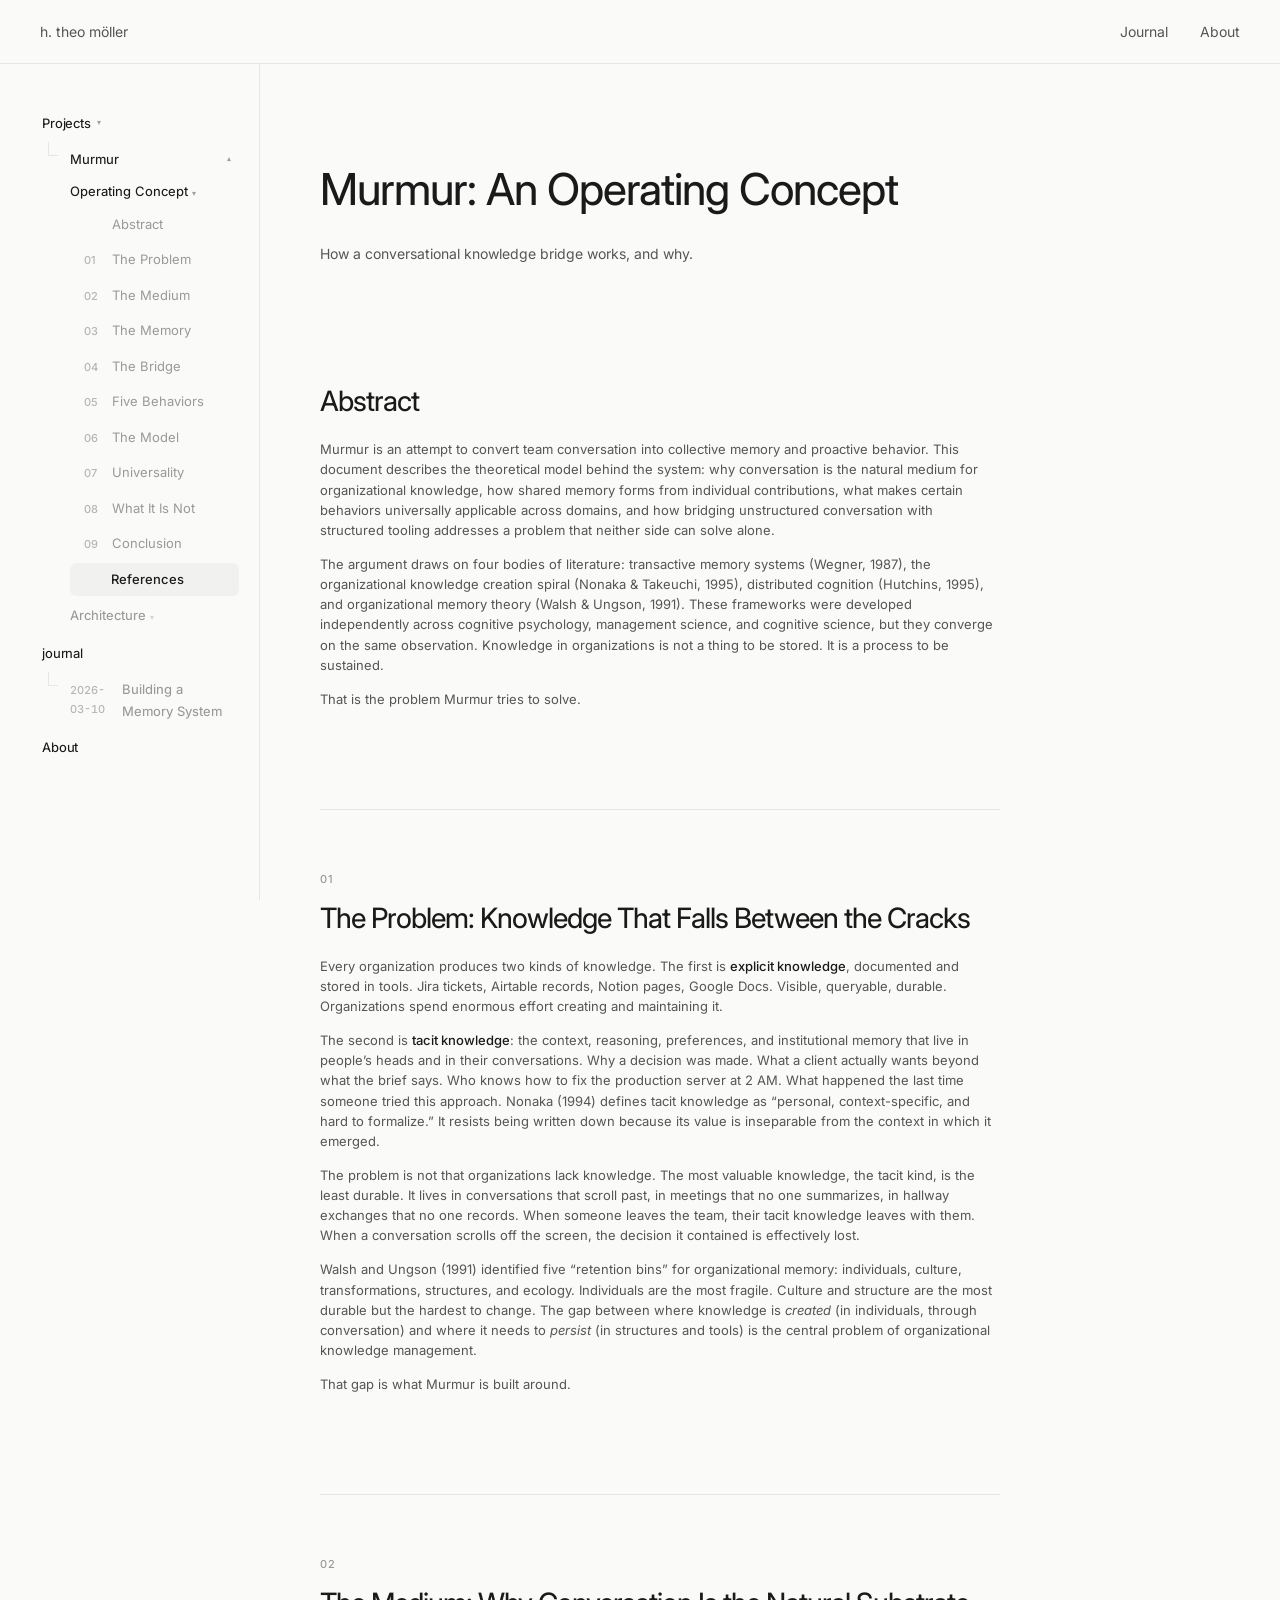
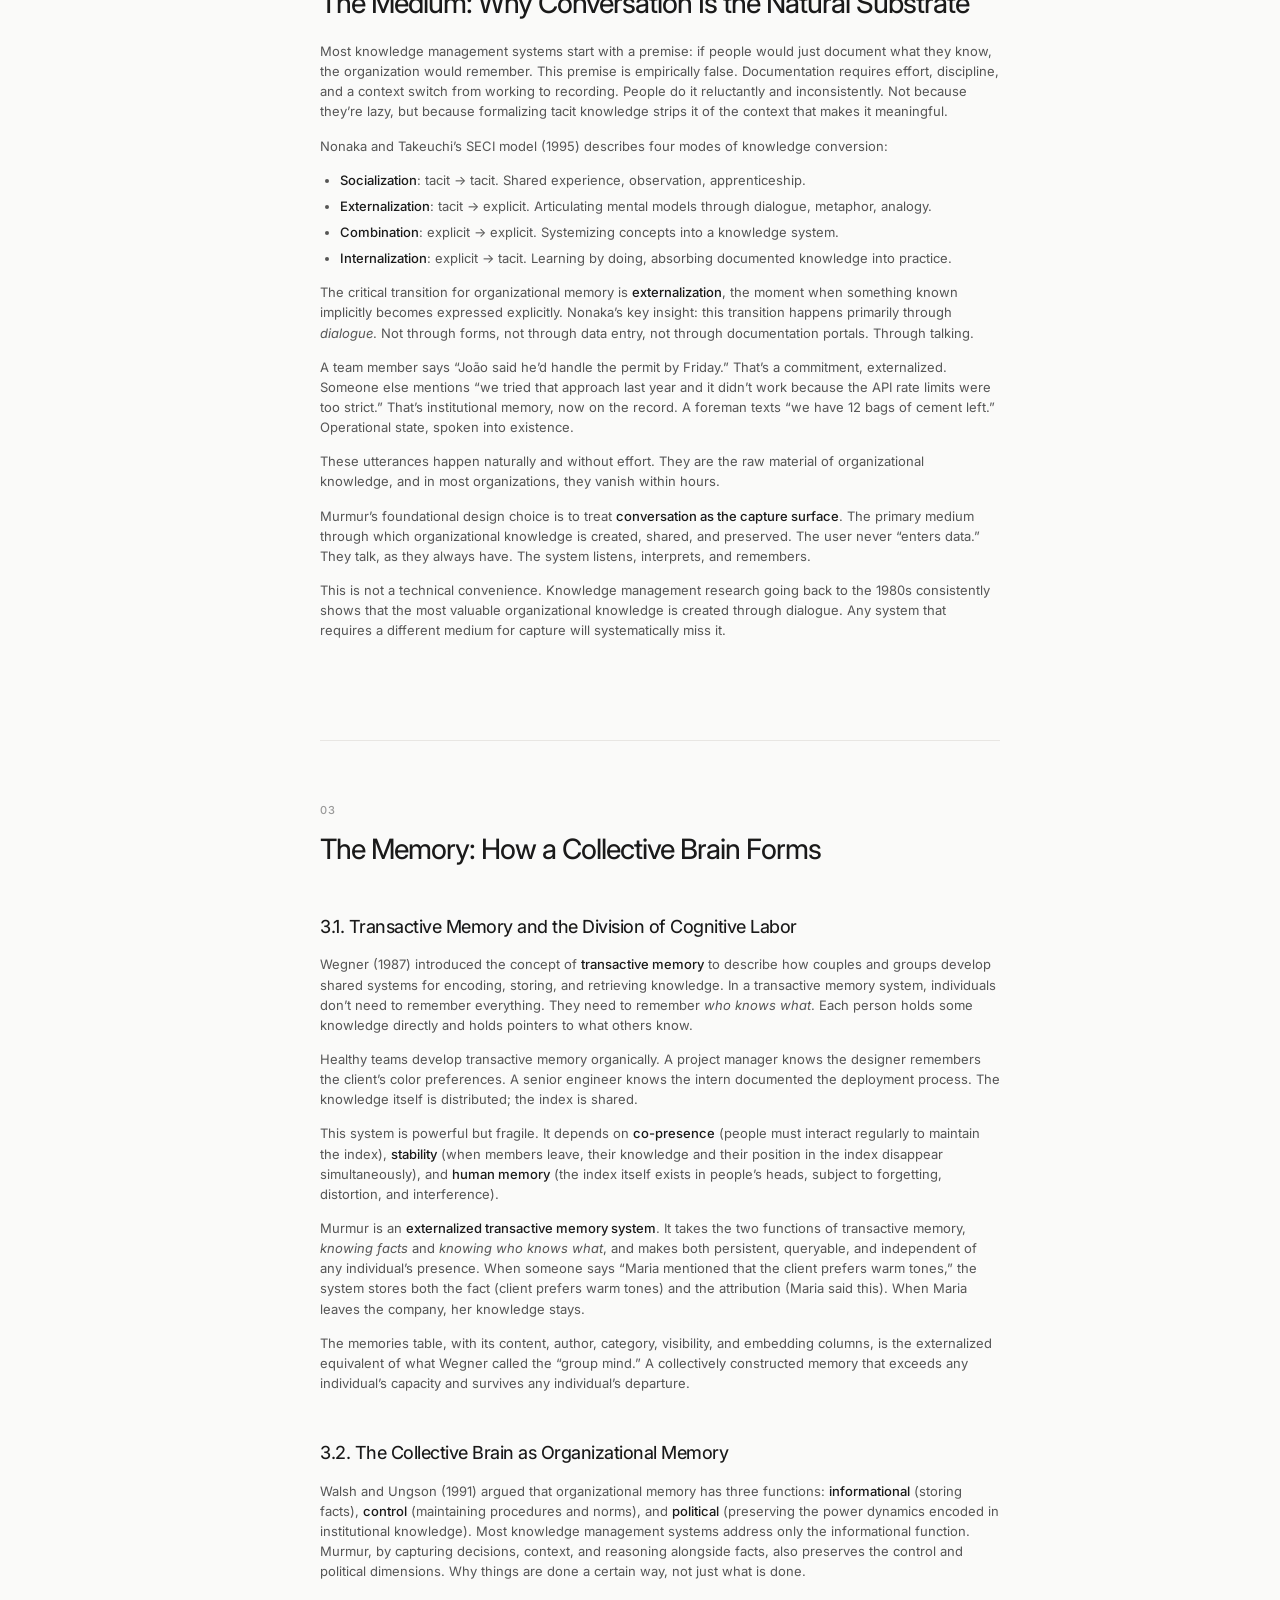
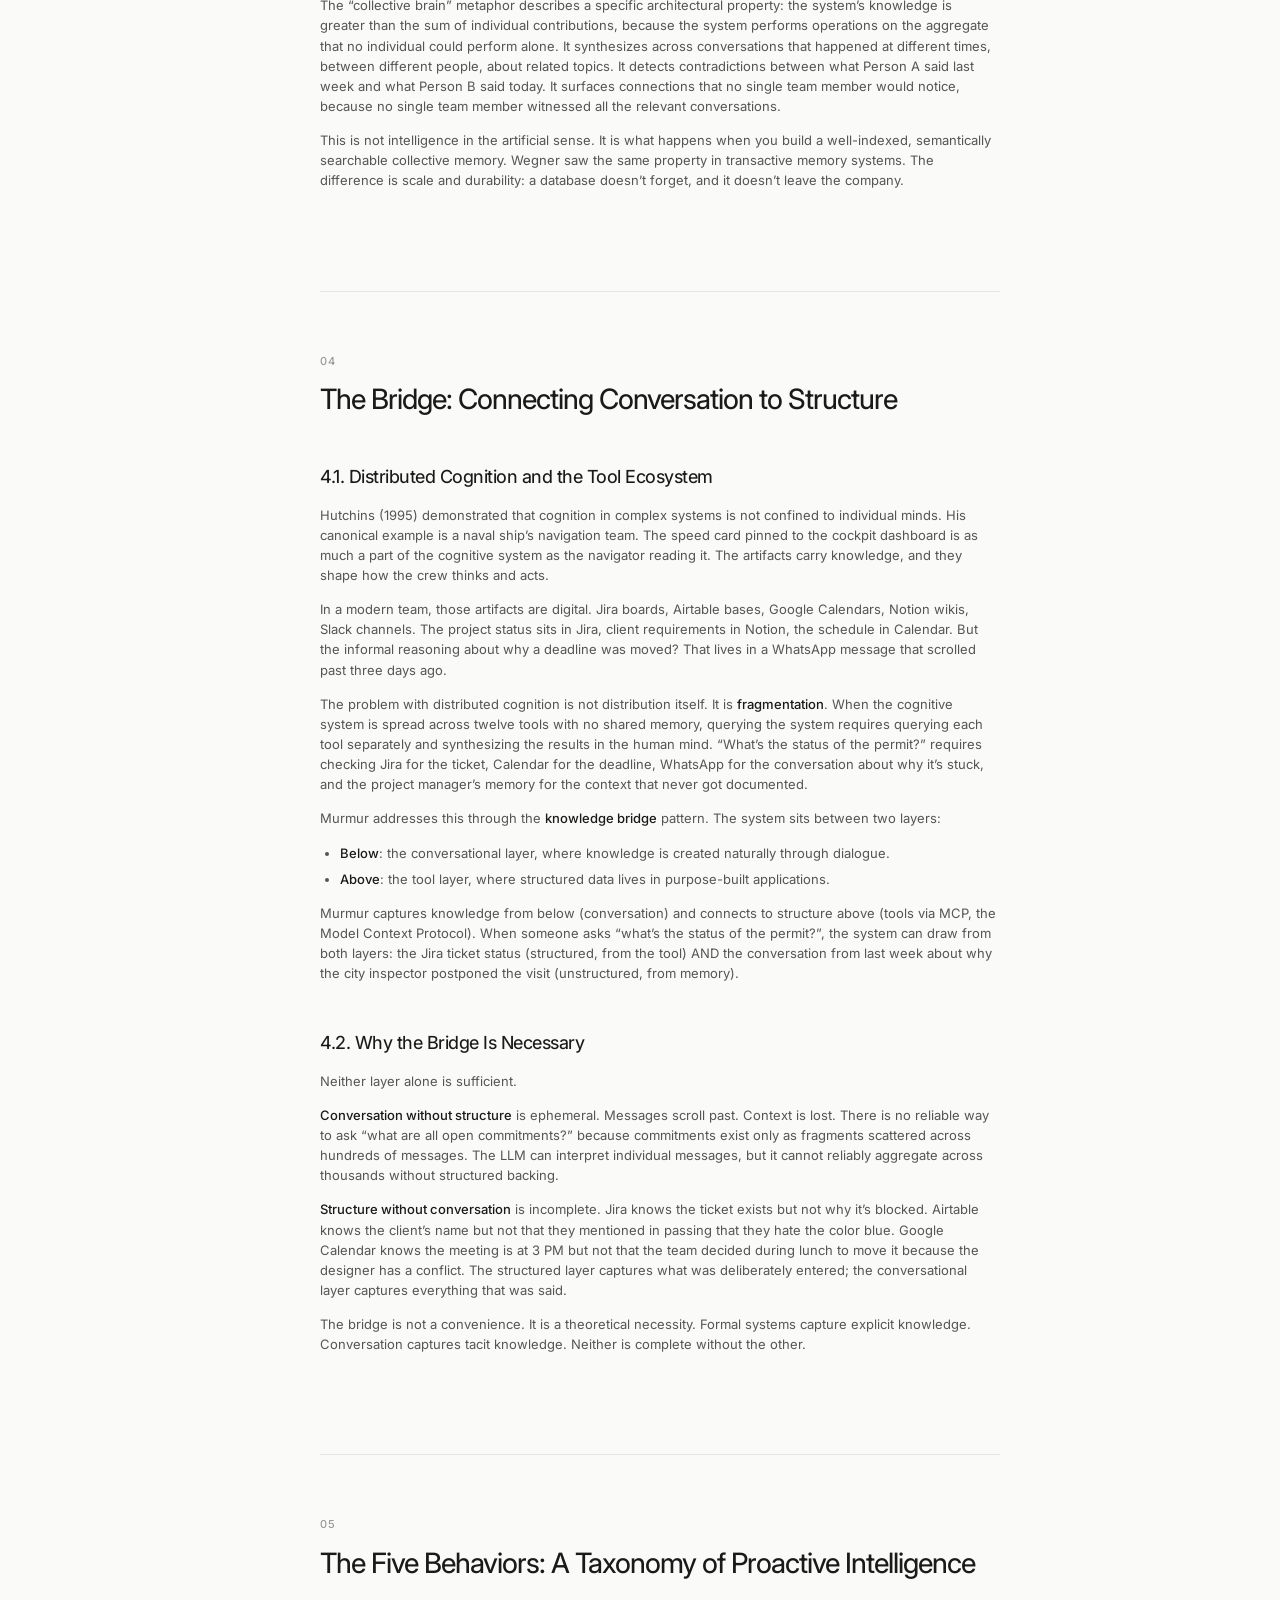
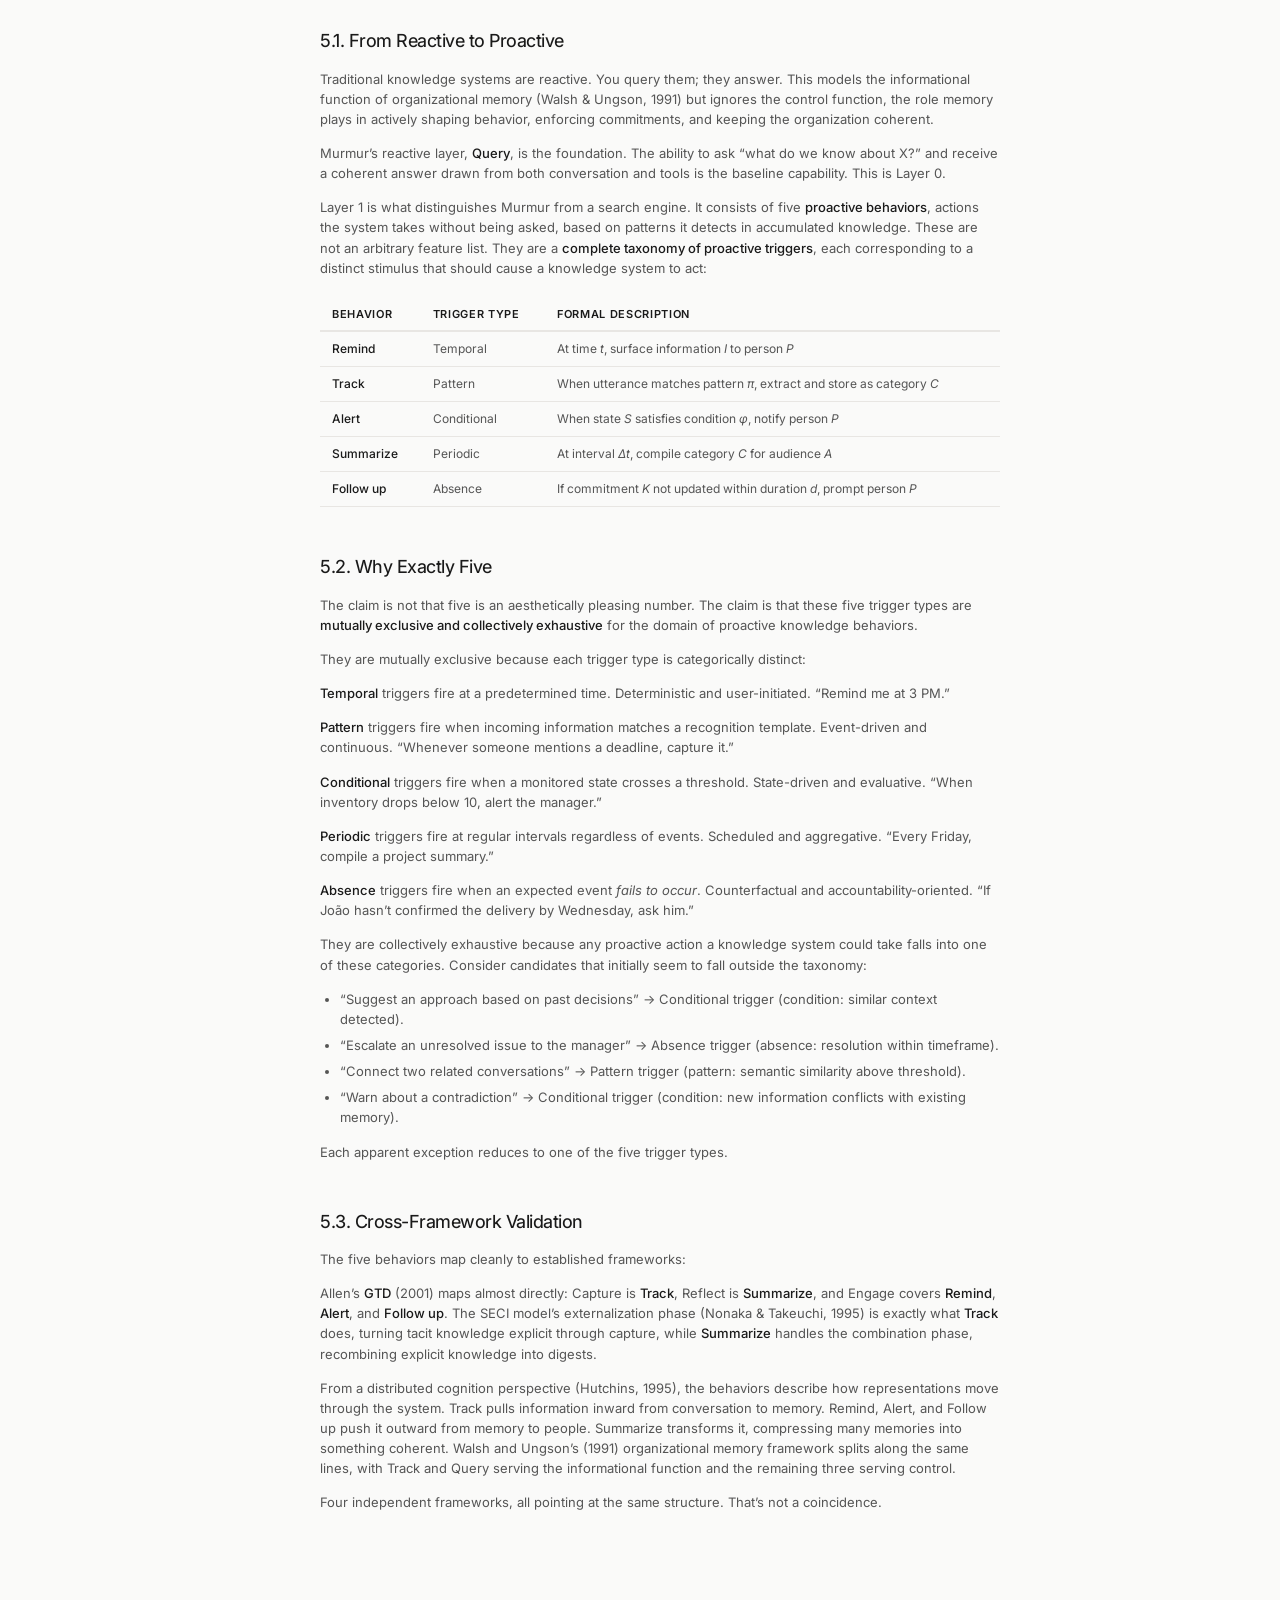
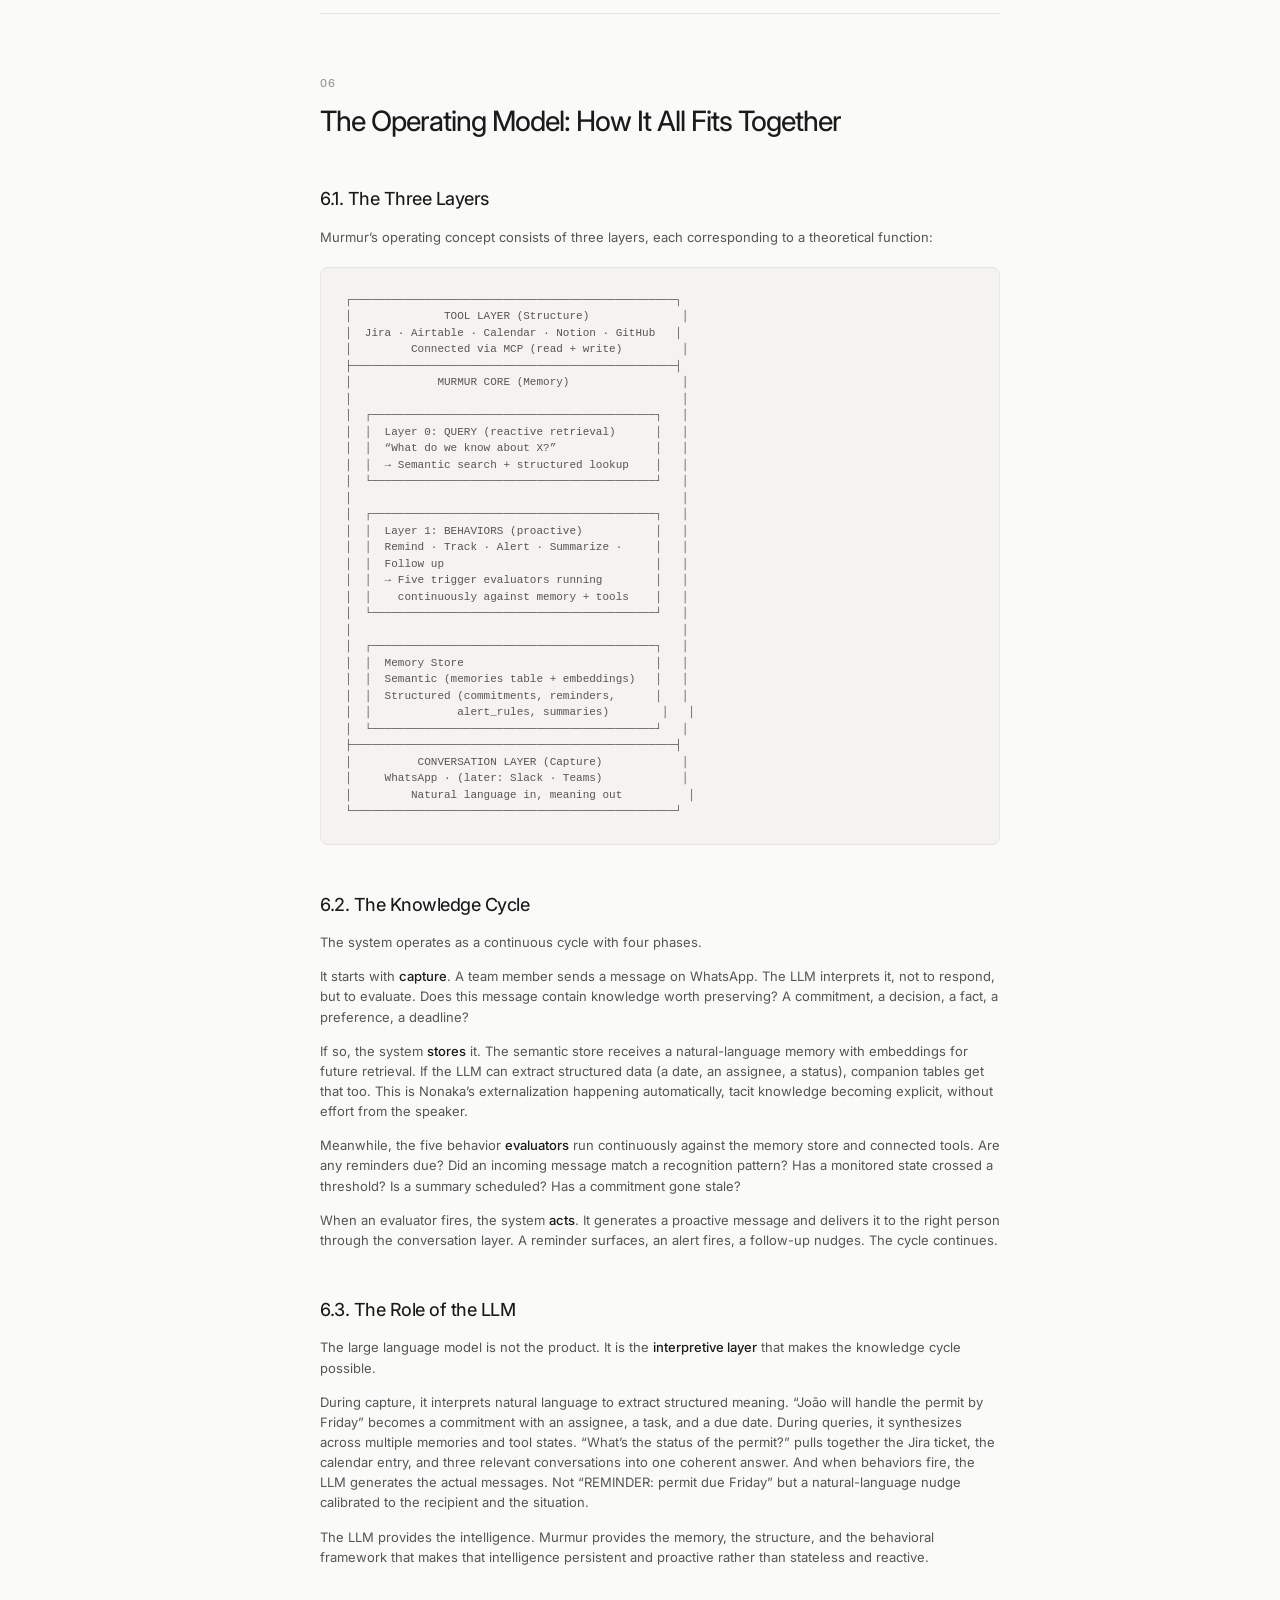
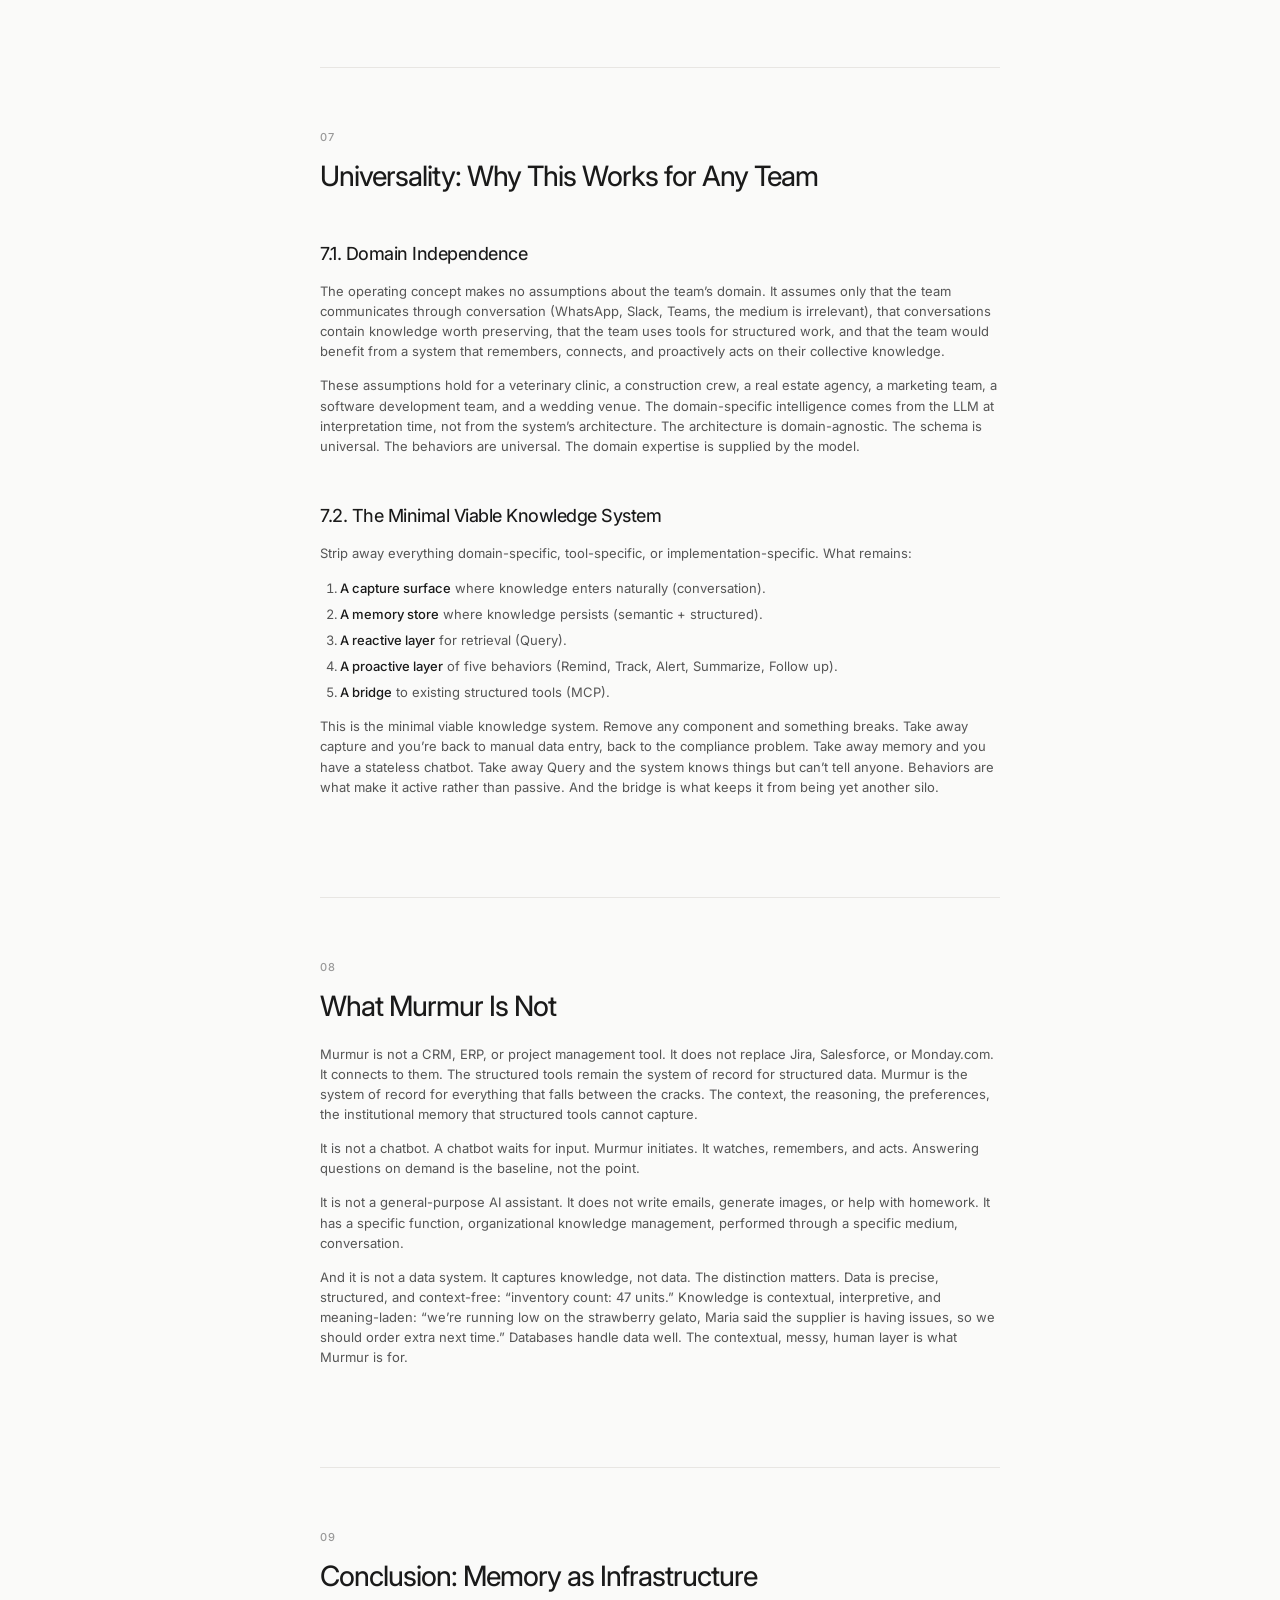
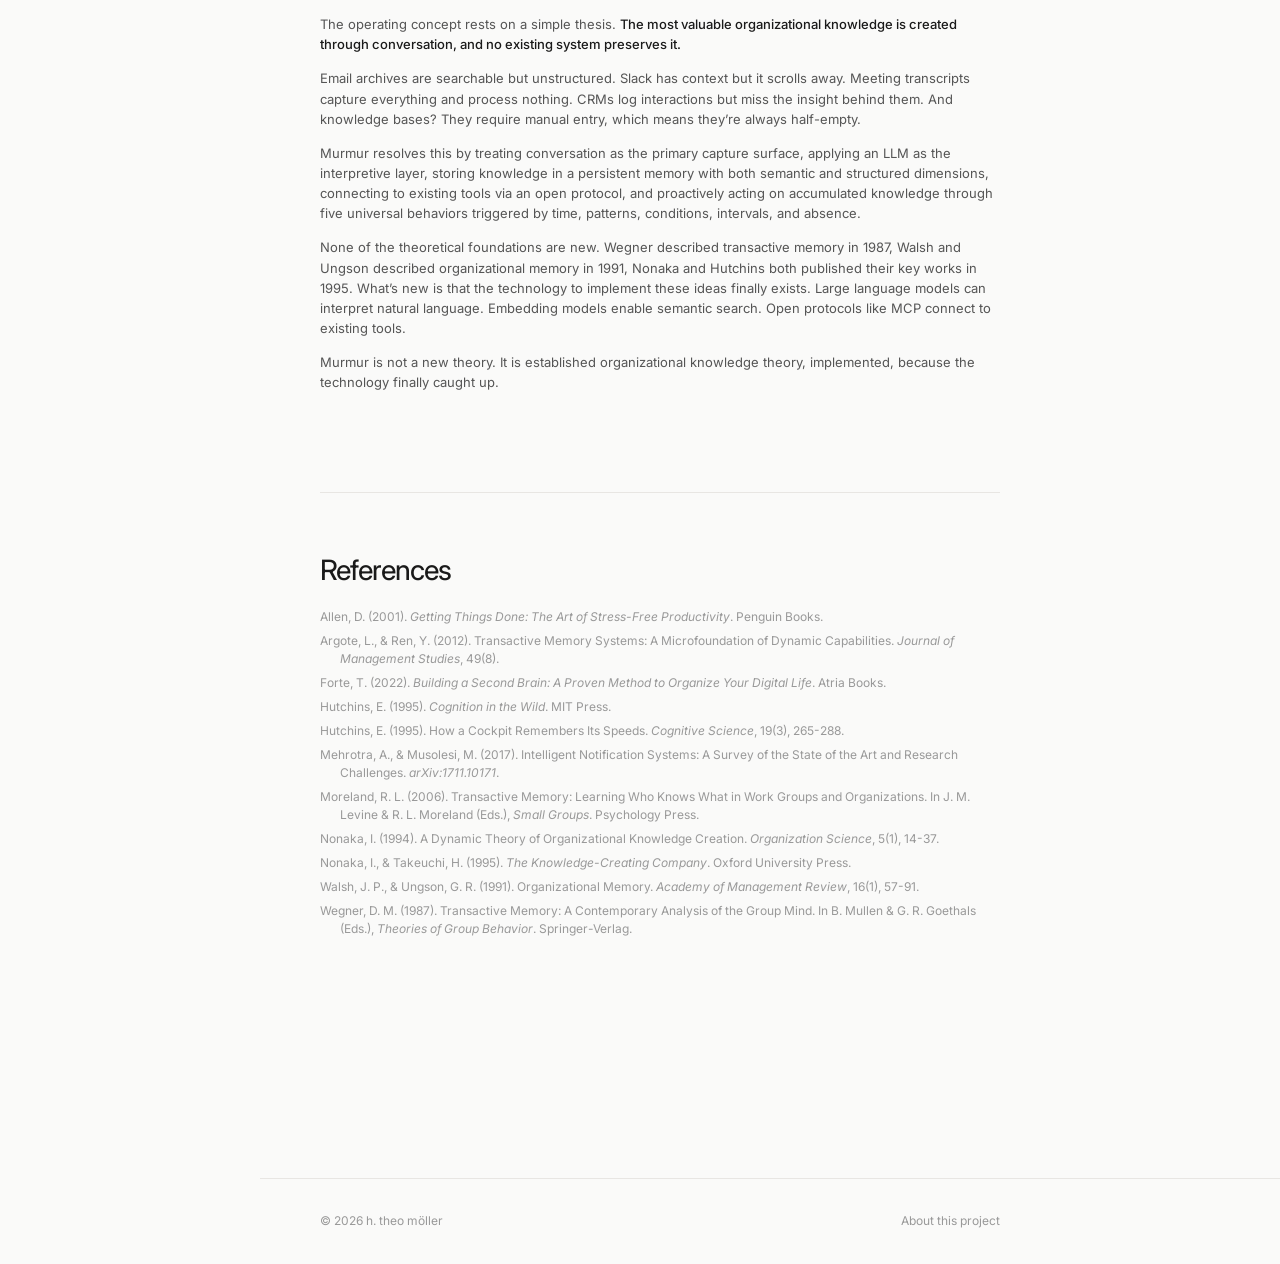
==== index.html @ 1c9c680b "Move About and Journal into sidebar drawer on mobile Hide header-nav at ≤768px since the hamburger d" ====
<!DOCTYPE html>
<html lang="en">
<head>
  <meta charset="UTF-8">
  <meta name="viewport" content="width=device-width, initial-scale=1.0">
  <title>h. theo m&ouml;ller — Murmur: An Operating Concept</title>
  <link rel="stylesheet" href="style.css">
</head>
<body>

  <!-- Header -->
  <header class="header">
    <a href="index.html" class="logo">h. theo m&ouml;ller</a>
    <nav class="header-nav">
      <a href="journal.html">Journal</a>
      <a href="about.html">About</a>
    </nav>
    <button class="menu-toggle" aria-label="Open navigation">
      <span></span><span></span><span></span>
    </button>
  </header>

  <!-- Layout: Sidebar + Main -->
  <div class="layout">

    <!-- Sidebar Navigation -->
    <aside class="sidebar">
      <nav class="sidebar-nav">
        <div class="sidebar-folder-toggle" data-folder="projects">
          Projects <span class="chevron">&#x25BE;</span>
        </div>
        <div class="sidebar-folder-content">
          <div class="sidebar-tree">
            <div class="sidebar-section expanded">
              <a class="sidebar-section-header" href="murmur.html">
                Murmur <span class="chevron">&#x25BE;</span>
              </a>
              <div class="sidebar-chapters">
                <div class="sidebar-section expanded">
                  <a class="sidebar-section-header" data-section="concept">
                    Operating Concept <span class="chevron">&#x25BE;</span>
                  </a>
                  <div class="sidebar-chapters">
                    <a href="#abstract"><span class="nav-number"></span> Abstract</a>
                    <a href="#problem"><span class="nav-number">01</span> The Problem</a>
                    <a href="#medium"><span class="nav-number">02</span> The Medium</a>
                    <a href="#memory"><span class="nav-number">03</span> The Memory</a>
                    <a href="#bridge"><span class="nav-number">04</span> The Bridge</a>
                    <a href="#behaviors"><span class="nav-number">05</span> Five Behaviors</a>
                    <a href="#model"><span class="nav-number">06</span> The Model</a>
                    <a href="#universality"><span class="nav-number">07</span> Universality</a>
                    <a href="#not"><span class="nav-number">08</span> What It Is Not</a>
                    <a href="#conclusion"><span class="nav-number">09</span> Conclusion</a>
                    <a href="#references"><span class="nav-number"></span> References</a>
                  </div>
                </div>
                <div class="sidebar-section">
                  <a class="sidebar-section-header" data-section="technical">
                    Architecture <span class="chevron">&#x25BE;</span>
                  </a>
                  <div class="sidebar-chapters">
                    <a href="technical.html#abstract"><span class="nav-number"></span> Abstract</a>
                    <a href="technical.html#pipeline"><span class="nav-number">01</span> The pipeline</a>
                    <a href="technical.html#stack"><span class="nav-number">02</span> The stack</a>
                    <a href="technical.html#multitenant"><span class="nav-number">03</span> Multi-tenant</a>
                    <a href="technical.html#memory"><span class="nav-number">04</span> Memory engine</a>
                    <a href="technical.html#personality"><span class="nav-number">05</span> Personality</a>
                    <a href="technical.html#trace"><span class="nav-number">06</span> Message trace</a>
                    <a href="technical.html#byok"><span class="nav-number">07</span> BYOK</a>
                    <a href="technical.html#security"><span class="nav-number">08</span> Security</a>
                    <a href="technical.html#degradation"><span class="nav-number">09</span> Degradation</a>
                    <a href="technical.html#build"><span class="nav-number">10</span> Build order</a>
                  </div>
                </div>
              </div>
            </div>
          </div>
        </div>

        <div class="sidebar-tree-label">journal</div>
        <div class="sidebar-tree">
          <div class="sidebar-section">
            <a class="sidebar-section-header" href="journal.html">
              <span class="journal-date">2026-03-10</span> Building a Memory System
            </a>
          </div>
        </div>

        <a class="sidebar-page-link" href="about.html">About</a>
      </nav>
    </aside>
    <div class="sidebar-backdrop"></div>

    <!-- Main Content -->
    <main class="main">
      <div class="main-inner">

        <!-- Hero -->
        <section class="hero">
          <h1>Murmur: An Operating Concept</h1>
          <p class="tagline">
            How a conversational knowledge bridge works, and why.
          </p>
        </section>

        <!-- Abstract -->
        <section id="abstract" class="section fade-in">
          <h2>Abstract</h2>
          <p>
            Murmur is an attempt to convert team conversation into collective memory and proactive behavior. This document describes the theoretical model behind the system: why conversation is the natural medium for organizational knowledge, how shared memory forms from individual contributions, what makes certain behaviors universally applicable across domains, and how bridging unstructured conversation with structured tooling addresses a problem that neither side can solve alone.
          </p>
          <p>
            The argument draws on four bodies of literature: transactive memory systems (Wegner, 1987), the organizational knowledge creation spiral (Nonaka &amp; Takeuchi, 1995), distributed cognition (Hutchins, 1995), and organizational memory theory (Walsh &amp; Ungson, 1991). These frameworks were developed independently across cognitive psychology, management science, and cognitive science, but they converge on the same observation. Knowledge in organizations is not a thing to be stored. It is a process to be sustained.
          </p>
          <p>
            That is the problem Murmur tries to solve.
          </p>
        </section>

        <hr class="section-separator">

        <!-- 1. The Problem -->
        <section id="problem" class="section fade-in">
          <span class="section-number">01</span>
          <h2>The Problem: Knowledge That Falls Between the Cracks</h2>
          <p>
            Every organization produces two kinds of knowledge. The first is <strong>explicit knowledge</strong>, documented and stored in tools. Jira tickets, Airtable records, Notion pages, Google Docs. Visible, queryable, durable. Organizations spend enormous effort creating and maintaining it.
          </p>
          <p>
            The second is <strong>tacit knowledge</strong>: the context, reasoning, preferences, and institutional memory that live in people&rsquo;s heads and in their conversations. Why a decision was made. What a client actually wants beyond what the brief says. Who knows how to fix the production server at 2 AM. What happened the last time someone tried this approach. Nonaka (1994) defines tacit knowledge as &ldquo;personal, context-specific, and hard to formalize.&rdquo; It resists being written down because its value is inseparable from the context in which it emerged.
          </p>
          <p>
            The problem is not that organizations lack knowledge. The most valuable knowledge, the tacit kind, is the least durable. It lives in conversations that scroll past, in meetings that no one summarizes, in hallway exchanges that no one records. When someone leaves the team, their tacit knowledge leaves with them. When a conversation scrolls off the screen, the decision it contained is effectively lost.
          </p>
          <p>
            Walsh and Ungson (1991) identified five &ldquo;retention bins&rdquo; for organizational memory: individuals, culture, transformations, structures, and ecology. Individuals are the most fragile. Culture and structure are the most durable but the hardest to change. The gap between where knowledge is <em>created</em> (in individuals, through conversation) and where it needs to <em>persist</em> (in structures and tools) is the central problem of organizational knowledge management.
          </p>
          <p>
            That gap is what Murmur is built around.
          </p>
        </section>

        <hr class="section-separator">

        <!-- 2. The Medium -->
        <section id="medium" class="section fade-in">
          <span class="section-number">02</span>
          <h2>The Medium: Why Conversation Is the Natural Substrate</h2>
          <p>
            Most knowledge management systems start with a premise: if people would just document what they know, the organization would remember. This premise is empirically false. Documentation requires effort, discipline, and a context switch from working to recording. People do it reluctantly and inconsistently. Not because they&rsquo;re lazy, but because formalizing tacit knowledge strips it of the context that makes it meaningful.
          </p>
          <p>
            Nonaka and Takeuchi&rsquo;s SECI model (1995) describes four modes of knowledge conversion:
          </p>
          <ul>
            <li><strong>Socialization</strong>: tacit &rarr; tacit. Shared experience, observation, apprenticeship.</li>
            <li><strong>Externalization</strong>: tacit &rarr; explicit. Articulating mental models through dialogue, metaphor, analogy.</li>
            <li><strong>Combination</strong>: explicit &rarr; explicit. Systemizing concepts into a knowledge system.</li>
            <li><strong>Internalization</strong>: explicit &rarr; tacit. Learning by doing, absorbing documented knowledge into practice.</li>
          </ul>
          <p>
            The critical transition for organizational memory is <strong>externalization</strong>, the moment when something known implicitly becomes expressed explicitly. Nonaka&rsquo;s key insight: this transition happens primarily through <em>dialogue</em>. Not through forms, not through data entry, not through documentation portals. Through talking.
          </p>
          <p>
            A team member says &ldquo;Jo&atilde;o said he&rsquo;d handle the permit by Friday.&rdquo; That&rsquo;s a commitment, externalized. Someone else mentions &ldquo;we tried that approach last year and it didn&rsquo;t work because the API rate limits were too strict.&rdquo; That&rsquo;s institutional memory, now on the record. A foreman texts &ldquo;we have 12 bags of cement left.&rdquo; Operational state, spoken into existence.
          </p>
          <p>
            These utterances happen naturally and without effort. They are the raw material of organizational knowledge, and in most organizations, they vanish within hours.
          </p>
          <p>
            Murmur&rsquo;s foundational design choice is to treat <strong>conversation as the capture surface</strong>. The primary medium through which organizational knowledge is created, shared, and preserved. The user never &ldquo;enters data.&rdquo; They talk, as they always have. The system listens, interprets, and remembers.
          </p>
          <p>
            This is not a technical convenience. Knowledge management research going back to the 1980s consistently shows that the most valuable organizational knowledge is created through dialogue. Any system that requires a different medium for capture will systematically miss it.
          </p>
        </section>

        <hr class="section-separator">

        <!-- 3. The Memory -->
        <section id="memory" class="section fade-in">
          <span class="section-number">03</span>
          <h2>The Memory: How a Collective Brain Forms</h2>

          <h3>3.1. Transactive Memory and the Division of Cognitive Labor</h3>
          <p>
            Wegner (1987) introduced the concept of <strong>transactive memory</strong> to describe how couples and groups develop shared systems for encoding, storing, and retrieving knowledge. In a transactive memory system, individuals don&rsquo;t need to remember everything. They need to remember <em>who knows what</em>. Each person holds some knowledge directly and holds pointers to what others know.
          </p>
          <p>
            Healthy teams develop transactive memory organically. A project manager knows the designer remembers the client&rsquo;s color preferences. A senior engineer knows the intern documented the deployment process. The knowledge itself is distributed; the index is shared.
          </p>
          <p>
            This system is powerful but fragile. It depends on <strong>co-presence</strong> (people must interact regularly to maintain the index), <strong>stability</strong> (when members leave, their knowledge and their position in the index disappear simultaneously), and <strong>human memory</strong> (the index itself exists in people&rsquo;s heads, subject to forgetting, distortion, and interference).
          </p>
          <p>
            Murmur is an <strong>externalized transactive memory system</strong>. It takes the two functions of transactive memory, <em>knowing facts</em> and <em>knowing who knows what</em>, and makes both persistent, queryable, and independent of any individual&rsquo;s presence. When someone says &ldquo;Maria mentioned that the client prefers warm tones,&rdquo; the system stores both the fact (client prefers warm tones) and the attribution (Maria said this). When Maria leaves the company, her knowledge stays.
          </p>
          <p>
            The memories table, with its content, author, category, visibility, and embedding columns, is the externalized equivalent of what Wegner called the &ldquo;group mind.&rdquo; A collectively constructed memory that exceeds any individual&rsquo;s capacity and survives any individual&rsquo;s departure.
          </p>

          <h3>3.2. The Collective Brain as Organizational Memory</h3>
          <p>
            Walsh and Ungson (1991) argued that organizational memory has three functions: <strong>informational</strong> (storing facts), <strong>control</strong> (maintaining procedures and norms), and <strong>political</strong> (preserving the power dynamics encoded in institutional knowledge). Most knowledge management systems address only the informational function. Murmur, by capturing decisions, context, and reasoning alongside facts, also preserves the control and political dimensions. Why things are done a certain way, not just what is done.
          </p>
          <p>
            The &ldquo;collective brain&rdquo; metaphor describes a specific architectural property: the system&rsquo;s knowledge is greater than the sum of individual contributions, because the system performs operations on the aggregate that no individual could perform alone. It synthesizes across conversations that happened at different times, between different people, about related topics. It detects contradictions between what Person A said last week and what Person B said today. It surfaces connections that no single team member would notice, because no single team member witnessed all the relevant conversations.
          </p>
          <p>
            This is not intelligence in the artificial sense. It is what happens when you build a well-indexed, semantically searchable collective memory. Wegner saw the same property in transactive memory systems. The difference is scale and durability: a database doesn&rsquo;t forget, and it doesn&rsquo;t leave the company.
          </p>
        </section>

        <hr class="section-separator">

        <!-- 4. The Bridge -->
        <section id="bridge" class="section fade-in">
          <span class="section-number">04</span>
          <h2>The Bridge: Connecting Conversation to Structure</h2>

          <h3>4.1. Distributed Cognition and the Tool Ecosystem</h3>
          <p>
            Hutchins (1995) demonstrated that cognition in complex systems is not confined to individual minds. His canonical example is a naval ship&rsquo;s navigation team. The speed card pinned to the cockpit dashboard is as much a part of the cognitive system as the navigator reading it. The artifacts carry knowledge, and they shape how the crew thinks and acts.
          </p>
          <p>
            In a modern team, those artifacts are digital. Jira boards, Airtable bases, Google Calendars, Notion wikis, Slack channels. The project status sits in Jira, client requirements in Notion, the schedule in Calendar. But the informal reasoning about why a deadline was moved? That lives in a WhatsApp message that scrolled past three days ago.
          </p>
          <p>
            The problem with distributed cognition is not distribution itself. It is <strong>fragmentation</strong>. When the cognitive system is spread across twelve tools with no shared memory, querying the system requires querying each tool separately and synthesizing the results in the human mind. &ldquo;What&rsquo;s the status of the permit?&rdquo; requires checking Jira for the ticket, Calendar for the deadline, WhatsApp for the conversation about why it&rsquo;s stuck, and the project manager&rsquo;s memory for the context that never got documented.
          </p>
          <p>
            Murmur addresses this through the <strong>knowledge bridge</strong> pattern. The system sits between two layers:
          </p>
          <ul>
            <li><strong>Below</strong>: the conversational layer, where knowledge is created naturally through dialogue.</li>
            <li><strong>Above</strong>: the tool layer, where structured data lives in purpose-built applications.</li>
          </ul>
          <p>
            Murmur captures knowledge from below (conversation) and connects to structure above (tools via MCP, the Model Context Protocol). When someone asks &ldquo;what&rsquo;s the status of the permit?&rdquo;, the system can draw from both layers: the Jira ticket status (structured, from the tool) AND the conversation from last week about why the city inspector postponed the visit (unstructured, from memory).
          </p>

          <h3>4.2. Why the Bridge Is Necessary</h3>
          <p>
            Neither layer alone is sufficient.
          </p>
          <p>
            <strong>Conversation without structure</strong> is ephemeral. Messages scroll past. Context is lost. There is no reliable way to ask &ldquo;what are all open commitments?&rdquo; because commitments exist only as fragments scattered across hundreds of messages. The LLM can interpret individual messages, but it cannot reliably aggregate across thousands without structured backing.
          </p>
          <p>
            <strong>Structure without conversation</strong> is incomplete. Jira knows the ticket exists but not why it&rsquo;s blocked. Airtable knows the client&rsquo;s name but not that they mentioned in passing that they hate the color blue. Google Calendar knows the meeting is at 3 PM but not that the team decided during lunch to move it because the designer has a conflict. The structured layer captures what was deliberately entered; the conversational layer captures everything that was said.
          </p>
          <p>
            The bridge is not a convenience. It is a theoretical necessity. Formal systems capture explicit knowledge. Conversation captures tacit knowledge. Neither is complete without the other.
          </p>
        </section>

        <hr class="section-separator">

        <!-- 5. Five Behaviors -->
        <section id="behaviors" class="section fade-in">
          <span class="section-number">05</span>
          <h2>The Five Behaviors: A Taxonomy of Proactive Intelligence</h2>

          <h3>5.1. From Reactive to Proactive</h3>
          <p>
            Traditional knowledge systems are reactive. You query them; they answer. This models the informational function of organizational memory (Walsh &amp; Ungson, 1991) but ignores the control function, the role memory plays in actively shaping behavior, enforcing commitments, and keeping the organization coherent.
          </p>
          <p>
            Murmur&rsquo;s reactive layer, <strong>Query</strong>, is the foundation. The ability to ask &ldquo;what do we know about X?&rdquo; and receive a coherent answer drawn from both conversation and tools is the baseline capability. This is Layer 0.
          </p>
          <p>
            Layer 1 is what distinguishes Murmur from a search engine. It consists of five <strong>proactive behaviors</strong>, actions the system takes without being asked, based on patterns it detects in accumulated knowledge. These are not an arbitrary feature list. They are a <strong>complete taxonomy of proactive triggers</strong>, each corresponding to a distinct stimulus that should cause a knowledge system to act:
          </p>

          <table>
            <thead>
              <tr>
                <th>Behavior</th>
                <th>Trigger Type</th>
                <th>Formal Description</th>
              </tr>
            </thead>
            <tbody>
              <tr>
                <td><strong>Remind</strong></td>
                <td>Temporal</td>
                <td>At time <em>t</em>, surface information <em>I</em> to person <em>P</em></td>
              </tr>
              <tr>
                <td><strong>Track</strong></td>
                <td>Pattern</td>
                <td>When utterance matches pattern <em>&pi;</em>, extract and store as category <em>C</em></td>
              </tr>
              <tr>
                <td><strong>Alert</strong></td>
                <td>Conditional</td>
                <td>When state <em>S</em> satisfies condition <em>&phi;</em>, notify person <em>P</em></td>
              </tr>
              <tr>
                <td><strong>Summarize</strong></td>
                <td>Periodic</td>
                <td>At interval <em>&Delta;t</em>, compile category <em>C</em> for audience <em>A</em></td>
              </tr>
              <tr>
                <td><strong>Follow up</strong></td>
                <td>Absence</td>
                <td>If commitment <em>K</em> not updated within duration <em>d</em>, prompt person <em>P</em></td>
              </tr>
            </tbody>
          </table>

          <h3>5.2. Why Exactly Five</h3>
          <p>
            The claim is not that five is an aesthetically pleasing number. The claim is that these five trigger types are <strong>mutually exclusive and collectively exhaustive</strong> for the domain of proactive knowledge behaviors.
          </p>
          <p>
            They are mutually exclusive because each trigger type is categorically distinct:
          </p>
          <p>
            <strong>Temporal</strong> triggers fire at a predetermined time. Deterministic and user-initiated. &ldquo;Remind me at 3 PM.&rdquo;
          </p>
          <p>
            <strong>Pattern</strong> triggers fire when incoming information matches a recognition template. Event-driven and continuous. &ldquo;Whenever someone mentions a deadline, capture it.&rdquo;
          </p>
          <p>
            <strong>Conditional</strong> triggers fire when a monitored state crosses a threshold. State-driven and evaluative. &ldquo;When inventory drops below 10, alert the manager.&rdquo;
          </p>
          <p>
            <strong>Periodic</strong> triggers fire at regular intervals regardless of events. Scheduled and aggregative. &ldquo;Every Friday, compile a project summary.&rdquo;
          </p>
          <p>
            <strong>Absence</strong> triggers fire when an expected event <em>fails to occur</em>. Counterfactual and accountability-oriented. &ldquo;If Jo&atilde;o hasn&rsquo;t confirmed the delivery by Wednesday, ask him.&rdquo;
          </p>
          <p>
            They are collectively exhaustive because any proactive action a knowledge system could take falls into one of these categories. Consider candidates that initially seem to fall outside the taxonomy:
          </p>
          <ul>
            <li>&ldquo;Suggest an approach based on past decisions&rdquo; &rarr; Conditional trigger (condition: similar context detected).</li>
            <li>&ldquo;Escalate an unresolved issue to the manager&rdquo; &rarr; Absence trigger (absence: resolution within timeframe).</li>
            <li>&ldquo;Connect two related conversations&rdquo; &rarr; Pattern trigger (pattern: semantic similarity above threshold).</li>
            <li>&ldquo;Warn about a contradiction&rdquo; &rarr; Conditional trigger (condition: new information conflicts with existing memory).</li>
          </ul>
          <p>
            Each apparent exception reduces to one of the five trigger types.
          </p>

          <h3>5.3. Cross-Framework Validation</h3>
          <p>
            The five behaviors map cleanly to established frameworks:
          </p>
          <p>
            Allen&rsquo;s <strong>GTD</strong> (2001) maps almost directly: Capture is <strong>Track</strong>, Reflect is <strong>Summarize</strong>, and Engage covers <strong>Remind</strong>, <strong>Alert</strong>, and <strong>Follow up</strong>. The SECI model&rsquo;s externalization phase (Nonaka &amp; Takeuchi, 1995) is exactly what <strong>Track</strong> does, turning tacit knowledge explicit through capture, while <strong>Summarize</strong> handles the combination phase, recombining explicit knowledge into digests.
          </p>
          <p>
            From a distributed cognition perspective (Hutchins, 1995), the behaviors describe how representations move through the system. Track pulls information inward from conversation to memory. Remind, Alert, and Follow up push it outward from memory to people. Summarize transforms it, compressing many memories into something coherent. Walsh and Ungson&rsquo;s (1991) organizational memory framework splits along the same lines, with Track and Query serving the informational function and the remaining three serving control.
          </p>
          <p>
            Four independent frameworks, all pointing at the same structure. That&rsquo;s not a coincidence.
          </p>
        </section>

        <hr class="section-separator">

        <!-- 6. The Operating Model -->
        <section id="model" class="section fade-in">
          <span class="section-number">06</span>
          <h2>The Operating Model: How It All Fits Together</h2>

          <h3>6.1. The Three Layers</h3>
          <p>
            Murmur&rsquo;s operating concept consists of three layers, each corresponding to a theoretical function:
          </p>

<pre class="ascii-diagram">&#x250C;&#x2500;&#x2500;&#x2500;&#x2500;&#x2500;&#x2500;&#x2500;&#x2500;&#x2500;&#x2500;&#x2500;&#x2500;&#x2500;&#x2500;&#x2500;&#x2500;&#x2500;&#x2500;&#x2500;&#x2500;&#x2500;&#x2500;&#x2500;&#x2500;&#x2500;&#x2500;&#x2500;&#x2500;&#x2500;&#x2500;&#x2500;&#x2500;&#x2500;&#x2500;&#x2500;&#x2500;&#x2500;&#x2500;&#x2500;&#x2500;&#x2500;&#x2500;&#x2500;&#x2500;&#x2500;&#x2500;&#x2500;&#x2500;&#x2500;&#x2510;
&#x2502;              TOOL LAYER (Structure)              &#x2502;
&#x2502;  Jira &middot; Airtable &middot; Calendar &middot; Notion &middot; GitHub   &#x2502;
&#x2502;         Connected via MCP (read + write)         &#x2502;
&#x251C;&#x2500;&#x2500;&#x2500;&#x2500;&#x2500;&#x2500;&#x2500;&#x2500;&#x2500;&#x2500;&#x2500;&#x2500;&#x2500;&#x2500;&#x2500;&#x2500;&#x2500;&#x2500;&#x2500;&#x2500;&#x2500;&#x2500;&#x2500;&#x2500;&#x2500;&#x2500;&#x2500;&#x2500;&#x2500;&#x2500;&#x2500;&#x2500;&#x2500;&#x2500;&#x2500;&#x2500;&#x2500;&#x2500;&#x2500;&#x2500;&#x2500;&#x2500;&#x2500;&#x2500;&#x2500;&#x2500;&#x2500;&#x2500;&#x2500;&#x2524;
&#x2502;             MURMUR CORE (Memory)                 &#x2502;
&#x2502;                                                  &#x2502;
&#x2502;  &#x250C;&#x2500;&#x2500;&#x2500;&#x2500;&#x2500;&#x2500;&#x2500;&#x2500;&#x2500;&#x2500;&#x2500;&#x2500;&#x2500;&#x2500;&#x2500;&#x2500;&#x2500;&#x2500;&#x2500;&#x2500;&#x2500;&#x2500;&#x2500;&#x2500;&#x2500;&#x2500;&#x2500;&#x2500;&#x2500;&#x2500;&#x2500;&#x2500;&#x2500;&#x2500;&#x2500;&#x2500;&#x2500;&#x2500;&#x2500;&#x2500;&#x2500;&#x2500;&#x2500;&#x2510;   &#x2502;
&#x2502;  &#x2502;  Layer 0: QUERY (reactive retrieval)      &#x2502;   &#x2502;
&#x2502;  &#x2502;  &ldquo;What do we know about X?&rdquo;               &#x2502;   &#x2502;
&#x2502;  &#x2502;  &rarr; Semantic search + structured lookup    &#x2502;   &#x2502;
&#x2502;  &#x2514;&#x2500;&#x2500;&#x2500;&#x2500;&#x2500;&#x2500;&#x2500;&#x2500;&#x2500;&#x2500;&#x2500;&#x2500;&#x2500;&#x2500;&#x2500;&#x2500;&#x2500;&#x2500;&#x2500;&#x2500;&#x2500;&#x2500;&#x2500;&#x2500;&#x2500;&#x2500;&#x2500;&#x2500;&#x2500;&#x2500;&#x2500;&#x2500;&#x2500;&#x2500;&#x2500;&#x2500;&#x2500;&#x2500;&#x2500;&#x2500;&#x2500;&#x2500;&#x2500;&#x2518;   &#x2502;
&#x2502;                                                  &#x2502;
&#x2502;  &#x250C;&#x2500;&#x2500;&#x2500;&#x2500;&#x2500;&#x2500;&#x2500;&#x2500;&#x2500;&#x2500;&#x2500;&#x2500;&#x2500;&#x2500;&#x2500;&#x2500;&#x2500;&#x2500;&#x2500;&#x2500;&#x2500;&#x2500;&#x2500;&#x2500;&#x2500;&#x2500;&#x2500;&#x2500;&#x2500;&#x2500;&#x2500;&#x2500;&#x2500;&#x2500;&#x2500;&#x2500;&#x2500;&#x2500;&#x2500;&#x2500;&#x2500;&#x2500;&#x2500;&#x2510;   &#x2502;
&#x2502;  &#x2502;  Layer 1: BEHAVIORS (proactive)           &#x2502;   &#x2502;
&#x2502;  &#x2502;  Remind &middot; Track &middot; Alert &middot; Summarize &middot;     &#x2502;   &#x2502;
&#x2502;  &#x2502;  Follow up                                &#x2502;   &#x2502;
&#x2502;  &#x2502;  &rarr; Five trigger evaluators running        &#x2502;   &#x2502;
&#x2502;  &#x2502;    continuously against memory + tools    &#x2502;   &#x2502;
&#x2502;  &#x2514;&#x2500;&#x2500;&#x2500;&#x2500;&#x2500;&#x2500;&#x2500;&#x2500;&#x2500;&#x2500;&#x2500;&#x2500;&#x2500;&#x2500;&#x2500;&#x2500;&#x2500;&#x2500;&#x2500;&#x2500;&#x2500;&#x2500;&#x2500;&#x2500;&#x2500;&#x2500;&#x2500;&#x2500;&#x2500;&#x2500;&#x2500;&#x2500;&#x2500;&#x2500;&#x2500;&#x2500;&#x2500;&#x2500;&#x2500;&#x2500;&#x2500;&#x2500;&#x2500;&#x2518;   &#x2502;
&#x2502;                                                  &#x2502;
&#x2502;  &#x250C;&#x2500;&#x2500;&#x2500;&#x2500;&#x2500;&#x2500;&#x2500;&#x2500;&#x2500;&#x2500;&#x2500;&#x2500;&#x2500;&#x2500;&#x2500;&#x2500;&#x2500;&#x2500;&#x2500;&#x2500;&#x2500;&#x2500;&#x2500;&#x2500;&#x2500;&#x2500;&#x2500;&#x2500;&#x2500;&#x2500;&#x2500;&#x2500;&#x2500;&#x2500;&#x2500;&#x2500;&#x2500;&#x2500;&#x2500;&#x2500;&#x2500;&#x2500;&#x2500;&#x2510;   &#x2502;
&#x2502;  &#x2502;  Memory Store                             &#x2502;   &#x2502;
&#x2502;  &#x2502;  Semantic (memories table + embeddings)   &#x2502;   &#x2502;
&#x2502;  &#x2502;  Structured (commitments, reminders,      &#x2502;   &#x2502;
&#x2502;  &#x2502;             alert_rules, summaries)        &#x2502;   &#x2502;
&#x2502;  &#x2514;&#x2500;&#x2500;&#x2500;&#x2500;&#x2500;&#x2500;&#x2500;&#x2500;&#x2500;&#x2500;&#x2500;&#x2500;&#x2500;&#x2500;&#x2500;&#x2500;&#x2500;&#x2500;&#x2500;&#x2500;&#x2500;&#x2500;&#x2500;&#x2500;&#x2500;&#x2500;&#x2500;&#x2500;&#x2500;&#x2500;&#x2500;&#x2500;&#x2500;&#x2500;&#x2500;&#x2500;&#x2500;&#x2500;&#x2500;&#x2500;&#x2500;&#x2500;&#x2500;&#x2518;   &#x2502;
&#x251C;&#x2500;&#x2500;&#x2500;&#x2500;&#x2500;&#x2500;&#x2500;&#x2500;&#x2500;&#x2500;&#x2500;&#x2500;&#x2500;&#x2500;&#x2500;&#x2500;&#x2500;&#x2500;&#x2500;&#x2500;&#x2500;&#x2500;&#x2500;&#x2500;&#x2500;&#x2500;&#x2500;&#x2500;&#x2500;&#x2500;&#x2500;&#x2500;&#x2500;&#x2500;&#x2500;&#x2500;&#x2500;&#x2500;&#x2500;&#x2500;&#x2500;&#x2500;&#x2500;&#x2500;&#x2500;&#x2500;&#x2500;&#x2500;&#x2500;&#x2524;
&#x2502;          CONVERSATION LAYER (Capture)            &#x2502;
&#x2502;     WhatsApp &middot; (later: Slack &middot; Teams)            &#x2502;
&#x2502;         Natural language in, meaning out          &#x2502;
&#x2514;&#x2500;&#x2500;&#x2500;&#x2500;&#x2500;&#x2500;&#x2500;&#x2500;&#x2500;&#x2500;&#x2500;&#x2500;&#x2500;&#x2500;&#x2500;&#x2500;&#x2500;&#x2500;&#x2500;&#x2500;&#x2500;&#x2500;&#x2500;&#x2500;&#x2500;&#x2500;&#x2500;&#x2500;&#x2500;&#x2500;&#x2500;&#x2500;&#x2500;&#x2500;&#x2500;&#x2500;&#x2500;&#x2500;&#x2500;&#x2500;&#x2500;&#x2500;&#x2500;&#x2500;&#x2500;&#x2500;&#x2500;&#x2500;&#x2500;&#x2518;</pre>

          <h3>6.2. The Knowledge Cycle</h3>
          <p>
            The system operates as a continuous cycle with four phases.
          </p>
          <p>
            It starts with <strong>capture</strong>. A team member sends a message on WhatsApp. The LLM interprets it, not to respond, but to evaluate. Does this message contain knowledge worth preserving? A commitment, a decision, a fact, a preference, a deadline?
          </p>
          <p>
            If so, the system <strong>stores</strong> it. The semantic store receives a natural-language memory with embeddings for future retrieval. If the LLM can extract structured data (a date, an assignee, a status), companion tables get that too. This is Nonaka&rsquo;s externalization happening automatically, tacit knowledge becoming explicit, without effort from the speaker.
          </p>
          <p>
            Meanwhile, the five behavior <strong>evaluators</strong> run continuously against the memory store and connected tools. Are any reminders due? Did an incoming message match a recognition pattern? Has a monitored state crossed a threshold? Is a summary scheduled? Has a commitment gone stale?
          </p>
          <p>
            When an evaluator fires, the system <strong>acts</strong>. It generates a proactive message and delivers it to the right person through the conversation layer. A reminder surfaces, an alert fires, a follow-up nudges. The cycle continues.
          </p>

          <h3>6.3. The Role of the LLM</h3>
          <p>
            The large language model is not the product. It is the <strong>interpretive layer</strong> that makes the knowledge cycle possible.
          </p>
          <p>
            During capture, it interprets natural language to extract structured meaning. &ldquo;Jo&atilde;o will handle the permit by Friday&rdquo; becomes a commitment with an assignee, a task, and a due date. During queries, it synthesizes across multiple memories and tool states. &ldquo;What&rsquo;s the status of the permit?&rdquo; pulls together the Jira ticket, the calendar entry, and three relevant conversations into one coherent answer. And when behaviors fire, the LLM generates the actual messages. Not &ldquo;REMINDER: permit due Friday&rdquo; but a natural-language nudge calibrated to the recipient and the situation.
          </p>
          <p>
            The LLM provides the intelligence. Murmur provides the memory, the structure, and the behavioral framework that makes that intelligence persistent and proactive rather than stateless and reactive.
          </p>
        </section>

        <hr class="section-separator">

        <!-- 7. Universality -->
        <section id="universality" class="section fade-in">
          <span class="section-number">07</span>
          <h2>Universality: Why This Works for Any Team</h2>

          <h3>7.1. Domain Independence</h3>
          <p>
            The operating concept makes no assumptions about the team&rsquo;s domain. It assumes only that the team communicates through conversation (WhatsApp, Slack, Teams, the medium is irrelevant), that conversations contain knowledge worth preserving, that the team uses tools for structured work, and that the team would benefit from a system that remembers, connects, and proactively acts on their collective knowledge.
          </p>
          <p>
            These assumptions hold for a veterinary clinic, a construction crew, a real estate agency, a marketing team, a software development team, and a wedding venue. The domain-specific intelligence comes from the LLM at interpretation time, not from the system&rsquo;s architecture. The architecture is domain-agnostic. The schema is universal. The behaviors are universal. The domain expertise is supplied by the model.
          </p>

          <h3>7.2. The Minimal Viable Knowledge System</h3>
          <p>
            Strip away everything domain-specific, tool-specific, or implementation-specific. What remains:
          </p>
          <ol>
            <li><strong>A capture surface</strong> where knowledge enters naturally (conversation).</li>
            <li><strong>A memory store</strong> where knowledge persists (semantic + structured).</li>
            <li><strong>A reactive layer</strong> for retrieval (Query).</li>
            <li><strong>A proactive layer</strong> of five behaviors (Remind, Track, Alert, Summarize, Follow up).</li>
            <li><strong>A bridge</strong> to existing structured tools (MCP).</li>
          </ol>
          <p>
            This is the minimal viable knowledge system. Remove any component and something breaks. Take away capture and you&rsquo;re back to manual data entry, back to the compliance problem. Take away memory and you have a stateless chatbot. Take away Query and the system knows things but can&rsquo;t tell anyone. Behaviors are what make it active rather than passive. And the bridge is what keeps it from being yet another silo.
          </p>
        </section>

        <hr class="section-separator">

        <!-- 8. What Murmur Is Not -->
        <section id="not" class="section fade-in">
          <span class="section-number">08</span>
          <h2>What Murmur Is Not</h2>
          <p>
            Murmur is not a CRM, ERP, or project management tool. It does not replace Jira, Salesforce, or Monday.com. It connects to them. The structured tools remain the system of record for structured data. Murmur is the system of record for everything that falls between the cracks. The context, the reasoning, the preferences, the institutional memory that structured tools cannot capture.
          </p>
          <p>
            It is not a chatbot. A chatbot waits for input. Murmur initiates. It watches, remembers, and acts. Answering questions on demand is the baseline, not the point.
          </p>
          <p>
            It is not a general-purpose AI assistant. It does not write emails, generate images, or help with homework. It has a specific function, organizational knowledge management, performed through a specific medium, conversation.
          </p>
          <p>
            And it is not a data system. It captures knowledge, not data. The distinction matters. Data is precise, structured, and context-free: &ldquo;inventory count: 47 units.&rdquo; Knowledge is contextual, interpretive, and meaning-laden: &ldquo;we&rsquo;re running low on the strawberry gelato, Maria said the supplier is having issues, so we should order extra next time.&rdquo; Databases handle data well. The contextual, messy, human layer is what Murmur is for.
          </p>
        </section>

        <hr class="section-separator">

        <!-- 9. Conclusion -->
        <section id="conclusion" class="section fade-in">
          <span class="section-number">09</span>
          <h2>Conclusion: Memory as Infrastructure</h2>
          <p>
            The operating concept rests on a simple thesis. <strong>The most valuable organizational knowledge is created through conversation, and no existing system preserves it.</strong>
          </p>
          <p>
            Email archives are searchable but unstructured. Slack has context but it scrolls away. Meeting transcripts capture everything and process nothing. CRMs log interactions but miss the insight behind them. And knowledge bases? They require manual entry, which means they&rsquo;re always half-empty.
          </p>
          <p>
            Murmur resolves this by treating conversation as the primary capture surface, applying an LLM as the interpretive layer, storing knowledge in a persistent memory with both semantic and structured dimensions, connecting to existing tools via an open protocol, and proactively acting on accumulated knowledge through five universal behaviors triggered by time, patterns, conditions, intervals, and absence.
          </p>
          <p>
            None of the theoretical foundations are new. Wegner described transactive memory in 1987, Walsh and Ungson described organizational memory in 1991, Nonaka and Hutchins both published their key works in 1995. What&rsquo;s new is that the technology to implement these ideas finally exists. Large language models can interpret natural language. Embedding models enable semantic search. Open protocols like MCP connect to existing tools.
          </p>
          <p>
            Murmur is not a new theory. It is established organizational knowledge theory, implemented, because the technology finally caught up.
          </p>
        </section>

        <hr class="section-separator">

        <!-- References -->
        <section id="references" class="section fade-in">
          <h2>References</h2>
          <div class="references">
            <p>Allen, D. (2001). <em>Getting Things Done: The Art of Stress-Free Productivity</em>. Penguin Books.</p>
            <p>Argote, L., &amp; Ren, Y. (2012). Transactive Memory Systems: A Microfoundation of Dynamic Capabilities. <em>Journal of Management Studies</em>, 49(8).</p>
            <p>Forte, T. (2022). <em>Building a Second Brain: A Proven Method to Organize Your Digital Life</em>. Atria Books.</p>
            <p>Hutchins, E. (1995). <em>Cognition in the Wild</em>. MIT Press.</p>
            <p>Hutchins, E. (1995). How a Cockpit Remembers Its Speeds. <em>Cognitive Science</em>, 19(3), 265-288.</p>
            <p>Mehrotra, A., &amp; Musolesi, M. (2017). Intelligent Notification Systems: A Survey of the State of the Art and Research Challenges. <em>arXiv:1711.10171</em>.</p>
            <p>Moreland, R. L. (2006). Transactive Memory: Learning Who Knows What in Work Groups and Organizations. In J. M. Levine &amp; R. L. Moreland (Eds.), <em>Small Groups</em>. Psychology Press.</p>
            <p>Nonaka, I. (1994). A Dynamic Theory of Organizational Knowledge Creation. <em>Organization Science</em>, 5(1), 14-37.</p>
            <p>Nonaka, I., &amp; Takeuchi, H. (1995). <em>The Knowledge-Creating Company</em>. Oxford University Press.</p>
            <p>Walsh, J. P., &amp; Ungson, G. R. (1991). Organizational Memory. <em>Academy of Management Review</em>, 16(1), 57-91.</p>
            <p>Wegner, D. M. (1987). Transactive Memory: A Contemporary Analysis of the Group Mind. In B. Mullen &amp; G. R. Goethals (Eds.), <em>Theories of Group Behavior</em>. Springer-Verlag.</p>
          </div>
        </section>

      </div>
    </main>

  </div>

  <!-- Footer -->
  <footer class="footer">
    <div class="footer-inner">
      <span class="footer-text">&copy; 2026 h. theo m&ouml;ller</span>
      <span class="footer-text"><a href="about.html">About this project</a></span>
    </div>
  </footer>

  <!-- Scripts -->
  <script>
    // Fade-in animations
    const observer = new IntersectionObserver((entries) => {
      entries.forEach(entry => {
        if (entry.isIntersecting) entry.target.classList.add('visible');
      });
    }, { threshold: 0.05, rootMargin: '0px 0px -20px 0px' });
    document.querySelectorAll('.fade-in').forEach(el => observer.observe(el));

    // Sidebar folder toggle
    document.querySelectorAll('.sidebar-folder-toggle').forEach(toggle => {
      toggle.addEventListener('click', () => {
        toggle.classList.toggle('collapsed');
      });
    });

    // Sidebar expand/collapse (only for headers without href)
    document.querySelectorAll('.sidebar-section-header[data-section]').forEach(header => {
      header.addEventListener('click', (e) => {
        e.preventDefault();
        header.parentElement.classList.toggle('expanded');
      });
    });

    // Active sidebar link tracking (current page sections only)
    const sections = document.querySelectorAll('.section[id]');
    const chapterLinks = document.querySelectorAll('.sidebar-chapters a[href^="#"]');

    const sectionObserver = new IntersectionObserver((entries) => {
      entries.forEach(entry => {
        if (entry.isIntersecting) {
          chapterLinks.forEach(link => link.classList.remove('active'));
          const activeLink = document.querySelector(`.sidebar-chapters a[href="#${entry.target.id}"]`);
          if (activeLink) activeLink.classList.add('active');
        }
      });
    }, { threshold: 0.1, rootMargin: '-80px 0px -60% 0px' });
    sections.forEach(section => sectionObserver.observe(section));

    // Mobile menu toggle
    const menuToggle = document.querySelector('.menu-toggle');
    const sidebar = document.querySelector('.sidebar');
    const backdrop = document.querySelector('.sidebar-backdrop');

    if (menuToggle) {
      menuToggle.addEventListener('click', () => {
        menuToggle.classList.toggle('active');
        sidebar.classList.toggle('open');
        backdrop.classList.toggle('visible');
        document.body.style.overflow = sidebar.classList.contains('open') ? 'hidden' : '';
      });

      backdrop.addEventListener('click', () => {
        menuToggle.classList.remove('active');
        sidebar.classList.remove('open');
        backdrop.classList.remove('visible');
        document.body.style.overflow = '';
      });

      sidebar.querySelectorAll('a[href]').forEach(link => {
        link.addEventListener('click', () => {
          menuToggle.classList.remove('active');
          sidebar.classList.remove('open');
          backdrop.classList.remove('visible');
          document.body.style.overflow = '';
        });
      });
    }
  </script>

</body>
</html>
---- style.css ----
/* ==========================================================================
   h. theo möller — Website Styles
   Inspired by sesame.com: clean, minimal, generous whitespace
   ========================================================================== */

/* Fonts */
@import url('https://fonts.googleapis.com/css2?family=Playfair+Display:ital,wght@0,400;0,500;0,600;1,400&family=Inter:wght@300..600&display=swap');

:root {
  --bg: #FAFAF9;
  --bg-alt: #F4F3F1;
  --text: #1A1A1A;
  --text-secondary: #555555;
  --text-muted: #999999;
  --border: #E8E6E3;
  --font-serif: 'Playfair Display', Georgia, 'Times New Roman', serif;
  --font-sans: 'Inter', -apple-system, BlinkMacSystemFont, 'Segoe UI', sans-serif;
  --sidebar-width: 260px;
  --header-height: 64px;
  --content-max: 680px;
  --transition: 0.25s ease;
}

/* Reset */
*, *::before, *::after {
  margin: 0;
  padding: 0;
  box-sizing: border-box;
}

html {
  scroll-behavior: smooth;
  font-size: 16px;
  overflow-x: hidden;
}

body {
  font-family: var(--font-sans);
  color: var(--text);
  background: var(--bg);
  line-height: 1.7;
  -webkit-font-smoothing: antialiased;
  -moz-osx-font-smoothing: grayscale;
}

::selection {
  background: rgba(26, 26, 26, 0.08);
}

/* ==========================================================================
   Header
   ========================================================================== */

.header {
  position: fixed;
  top: 0;
  left: 0;
  right: 0;
  height: var(--header-height);
  display: flex;
  align-items: center;
  justify-content: space-between;
  padding: 0 40px;
  background: rgba(250, 250, 249, 0.92);
  backdrop-filter: blur(12px);
  -webkit-backdrop-filter: blur(12px);
  border-bottom: 1px solid var(--border);
  z-index: 100;
}

.logo {
  font-family: var(--font-sans);
  font-size: 0.875rem;
  font-weight: 400;
  color: var(--text-secondary);
  text-decoration: none;
  letter-spacing: 0;
}

.logo:hover {
  opacity: 0.7;
}

.header-nav {
  display: flex;
  align-items: center;
  gap: 32px;
}

.header-nav a {
  font-size: 0.875rem;
  font-weight: 400;
  color: var(--text-secondary);
  text-decoration: none;
  transition: color var(--transition);
}

.header-nav a:hover {
  color: var(--text);
}

.header-nav a.active {
  color: var(--text);
  font-weight: 500;
}

/* Hamburger menu — hidden on desktop */
.menu-toggle {
  display: none;
  background: none;
  border: none;
  cursor: pointer;
  padding: 8px;
  flex-direction: column;
  gap: 5px;
}

.menu-toggle span {
  display: block;
  width: 20px;
  height: 1.5px;
  background: var(--text);
  transition: all 0.3s ease;
}

/* Sidebar backdrop — only used on mobile */
.sidebar-backdrop {
  display: none;
}

/* ==========================================================================
   Layout — Sidebar + Main (index page)
   ========================================================================== */

.layout {
  display: flex;
  margin-top: var(--header-height);
  min-height: calc(100vh - var(--header-height));
}

/* Sidebar */
.sidebar {
  position: fixed;
  top: var(--header-height);
  left: 0;
  width: var(--sidebar-width);
  height: calc(100vh - var(--header-height));
  padding: 40px 20px 40px 28px;
  overflow-y: auto;
  border-right: 1px solid var(--border);
}

.sidebar-nav {
  display: flex;
  flex-direction: column;
  gap: 0;
}

/* Tree label */
.sidebar-tree-label {
  font-size: 0.8125rem;
  font-weight: 450;
  color: var(--text);
  padding: 8px 14px 6px;
  letter-spacing: -0.01em;
}

.sidebar-page-link {
  display: block;
  font-size: 0.8125rem;
  font-weight: 450;
  color: var(--text);
  padding: 8px 14px 6px;
  letter-spacing: -0.01em;
  text-decoration: none;
  transition: color var(--transition);
}

.sidebar-page-link:hover {
  color: var(--text-secondary);
}

.sidebar-page-link.active {
  font-weight: 500;
}

/* Collapsible folder */
.sidebar-folder-toggle {
  font-size: 0.8125rem;
  font-weight: 450;
  color: var(--text);
  padding: 8px 14px 6px;
  letter-spacing: -0.01em;
  cursor: pointer;
  display: flex;
  align-items: center;
  gap: 6px;
  user-select: none;
}

.sidebar-folder-toggle .chevron {
  font-size: 0.5rem;
  transition: transform 0.2s ease;
  opacity: 0.4;
}

.sidebar-folder-toggle.collapsed .chevron {
  transform: rotate(-90deg);
}

.sidebar-folder-content {
  overflow: hidden;
  transition: max-height 0.3s ease, opacity 0.2s ease;
}

.sidebar-folder-toggle.collapsed + .sidebar-folder-content {
  max-height: 0 !important;
  opacity: 0;
}

/* Tree container with vertical trunk */
.sidebar-tree {
  position: relative;
  margin-left: 20px;
  padding-left: 14px;
  padding-top: 2px;
}

/* Vertical trunk segments */
.sidebar-tree .sidebar-section:not(:last-child)::after {
  content: '';
  position: absolute;
  left: -14px;
  top: 0;
  bottom: -4px;
  width: 1px;
  background: var(--border);
}

.sidebar-tree .sidebar-section:last-child::after {
  content: '';
  position: absolute;
  left: -14px;
  top: 0;
  height: 14px;
  width: 1px;
  background: var(--border);
}

/* Horizontal branch */
.sidebar-tree .sidebar-section::before {
  content: '';
  position: absolute;
  left: -14px;
  top: 13px;
  width: 10px;
  height: 1px;
  background: var(--border);
}

/* Expandable sidebar sections */
.sidebar-section {
  position: relative;
  margin-bottom: 4px;
}

.sidebar-section:last-child {
  margin-bottom: 0;
}

.sidebar-section-header {
  display: flex;
  align-items: center;
  justify-content: space-between;
  padding: 6px 8px;
  font-size: 0.8125rem;
  letter-spacing: 0;
  color: var(--text-muted);
  font-weight: 450;
  cursor: pointer;
  border-radius: 6px;
  transition: color var(--transition), background var(--transition);
  user-select: none;
  text-decoration: none;
  position: relative;
}

.sidebar-section-header:hover {
  color: var(--text-secondary);
  background: rgba(0, 0, 0, 0.025);
}

.sidebar-section.expanded > .sidebar-section-header {
  color: var(--text);
}

.sidebar-section-header .chevron {
  font-size: 0.5rem;
  transition: transform 0.2s ease;
  opacity: 0.4;
}

.sidebar-section.expanded > .sidebar-section-header .chevron {
  transform: rotate(180deg);
}

/* Animated slide for chapters */
.sidebar-chapters {
  display: flex;
  flex-direction: column;
  gap: 2px;
  overflow: hidden;
  max-height: 0;
  opacity: 0;
  transition: max-height 0.3s ease, opacity 0.2s ease;
}

.sidebar-section.expanded > .sidebar-chapters {
  max-height: 1200px;
  opacity: 1;
  transition: max-height 0.35s ease, opacity 0.25s ease 0.05s;
}

.sidebar-chapters a {
  display: block;
  padding: 7px 14px;
  font-size: 0.8125rem;
  color: var(--text-muted);
  text-decoration: none;
  border-radius: 6px;
  transition: all var(--transition);
  line-height: 1.5;
}

.sidebar-chapters a:hover {
  color: var(--text-secondary);
  background: rgba(0, 0, 0, 0.025);
}

.sidebar-chapters a.active {
  color: var(--text);
  font-weight: 500;
  background: rgba(0, 0, 0, 0.035);
}

.sidebar-chapters .nav-number {
  display: inline-block;
  width: 24px;
  font-size: 0.6875rem;
  font-weight: 500;
  color: var(--text-muted);
  opacity: 0.7;
}

/* Nested sections inside chapters (e.g., Operating Concept inside Murmur) */
.sidebar-chapters > .sidebar-section {
  margin-bottom: 2px;
}

.sidebar-chapters > .sidebar-section > .sidebar-section-header {
  font-size: 0.8125rem;
  padding: 6px 8px;
}

.sidebar-chapters > .sidebar-section > .sidebar-chapters {
  padding-left: 8px;
}

/* Main content area */
.main {
  margin-left: var(--sidebar-width);
  flex: 1;
  padding: 80px 60px 140px;
  max-width: calc(var(--content-max) + var(--sidebar-width) + 120px);
}

.main-inner {
  max-width: var(--content-max);
}

/* ==========================================================================
   Hero
   ========================================================================== */

.hero {
  margin-bottom: 120px;
  padding-top: 20px;
}

.hero h1 {
  font-family: var(--font-sans);
  font-size: 2.75rem;
  font-weight: 450;
  line-height: 1.15;
  letter-spacing: -1px;
  margin-bottom: 28px;
  color: var(--text);
}

.hero .tagline {
  font-size: 0.875rem;
  color: var(--text-secondary);
  line-height: 1.55;
  max-width: 540px;
}

/* ==========================================================================
   Sections
   ========================================================================== */

.section {
  margin-bottom: 100px;
  scroll-margin-top: calc(var(--header-height) + 40px);
}

.section-number {
  font-size: 0.6875rem;
  color: var(--text-muted);
  font-weight: 500;
  letter-spacing: 0.1em;
  margin-bottom: 12px;
  display: block;
}

.section h2 {
  font-family: var(--font-sans);
  font-size: 1.75rem;
  font-weight: 450;
  line-height: 1.25;
  letter-spacing: -1px;
  margin-bottom: 20px;
  color: var(--text);
}

.section h3 {
  font-family: var(--font-sans);
  font-size: 1.125rem;
  font-weight: 450;
  line-height: 1.3;
  letter-spacing: -0.5px;
  margin-top: 48px;
  margin-bottom: 16px;
  color: var(--text);
}

.section p {
  font-size: 0.8125rem;
  line-height: 1.55;
  color: var(--text-secondary);
  margin-bottom: 14px;
}

.section p:last-child {
  margin-bottom: 0;
}

.section p strong {
  color: var(--text);
  font-weight: 500;
}

.section p em {
  font-style: italic;
}

/* Lists inside sections */
.section ul,
.section ol {
  font-size: 0.8125rem;
  line-height: 1.55;
  color: var(--text-secondary);
  margin-bottom: 14px;
  padding-left: 20px;
}

.section li {
  margin-bottom: 6px;
}

.section li strong {
  color: var(--text);
  font-weight: 500;
}

/* Tables inside sections */
.section table {
  width: 100%;
  border-collapse: collapse;
  font-size: 0.75rem;
  line-height: 1.5;
  margin: 20px 0;
}

.section table th {
  text-align: left;
  font-weight: 600;
  color: var(--text);
  padding: 8px 12px;
  border-bottom: 2px solid var(--border);
  font-size: 0.6875rem;
  text-transform: uppercase;
  letter-spacing: 0.06em;
}

.section table td {
  padding: 8px 12px;
  border-bottom: 1px solid var(--border);
  color: var(--text-secondary);
  vertical-align: top;
}

.section table td strong {
  color: var(--text);
  font-weight: 500;
}

/* ASCII/Code diagrams */
.ascii-diagram {
  background: var(--bg-alt);
  border: 1px solid var(--border);
  border-radius: 8px;
  padding: 24px;
  margin: 20px 0;
  font-family: 'SF Mono', 'Fira Code', 'Consolas', monospace;
  font-size: 0.6875rem;
  line-height: 1.5;
  color: var(--text-secondary);
  white-space: pre;
  overflow-x: auto;
}

/* Blockquotes */
.section blockquote {
  font-family: var(--font-serif);
  font-size: 1rem;
  font-style: italic;
  line-height: 1.5;
  color: var(--text-secondary);
  margin: 24px 0;
  padding-left: 20px;
  border-left: 2px solid var(--border);
}

/* Separator */
.section-separator {
  border: none;
  border-top: 1px solid var(--border);
  margin: 60px 0;
}

/* Pull quotes */
.pull-quote {
  font-family: var(--font-serif);
  font-size: 1.125rem;
  font-style: italic;
  line-height: 1.45;
  color: var(--text);
  margin: 32px 0;
  padding-left: 20px;
  border-left: 2px solid var(--border);
  max-width: 560px;
}

/* References section */
.references {
  margin-top: 20px;
}

.references p {
  font-size: 0.75rem;
  line-height: 1.5;
  color: var(--text-muted);
  margin-bottom: 6px;
  padding-left: 20px;
  text-indent: -20px;
}

/* ==========================================================================
   Five Behaviors Grid
   ========================================================================== */

.behavior-grid {
  display: grid;
  grid-template-columns: 1fr;
  gap: 16px;
  margin-top: 32px;
}

.behavior-item {
  padding: 24px 28px;
  border: 1px solid var(--border);
  border-radius: 10px;
  transition: border-color var(--transition);
}

.behavior-item:hover {
  border-color: #ccc;
}

.behavior-item h3 {
  font-family: var(--font-sans);
  font-size: 0.9375rem;
  font-weight: 600;
  margin-bottom: 2px;
  color: var(--text);
}

.behavior-trigger {
  font-size: 0.6875rem;
  text-transform: uppercase;
  letter-spacing: 0.08em;
  color: var(--text-muted);
  font-weight: 500;
  margin-bottom: 10px;
  display: block;
}

.behavior-item p {
  font-size: 0.8125rem;
  color: var(--text-secondary);
  line-height: 1.65;
  margin: 0;
}

/* ==========================================================================
   Architecture Diagram
   ========================================================================== */

.diagram {
  background: var(--bg-alt);
  border: 1px solid var(--border);
  border-radius: 10px;
  padding: 32px;
  margin: 32px 0;
  overflow-x: auto;
}

.diagram-layer {
  padding: 16px 20px;
  border: 1px solid var(--border);
  border-radius: 8px;
  margin-bottom: 8px;
  background: white;
}

.diagram-layer:last-child {
  margin-bottom: 0;
}

.diagram-layer-name {
  font-size: 0.6875rem;
  text-transform: uppercase;
  letter-spacing: 0.1em;
  color: var(--text-muted);
  font-weight: 600;
  margin-bottom: 6px;
}

.diagram-layer-content {
  font-size: 0.8125rem;
  color: var(--text-secondary);
  line-height: 1.5;
}

.diagram-arrow {
  text-align: center;
  padding: 4px 0;
  color: var(--text-muted);
  font-size: 0.875rem;
}

/* ==========================================================================
   Not-list (What Murmur Is Not)
   ========================================================================== */

.not-list {
  list-style: none;
  margin-top: 24px;
}

.not-list li {
  padding: 12px 0;
  border-bottom: 1px solid var(--border);
  font-size: 0.8125rem;
  color: var(--text-secondary);
  line-height: 1.55;
}

.not-list li:last-child {
  border-bottom: none;
}

.not-list li strong {
  color: var(--text);
  font-weight: 500;
}

.not-list li em {
  color: var(--text-muted);
  font-style: normal;
}

/* ==========================================================================
   Footer
   ========================================================================== */

.footer {
  margin-left: var(--sidebar-width);
  padding: 32px 60px;
  border-top: 1px solid var(--border);
}

.footer-inner {
  max-width: var(--content-max);
  display: flex;
  justify-content: space-between;
  align-items: center;
}

.footer-text {
  font-size: 0.75rem;
  color: var(--text-muted);
}

.footer-text a {
  color: var(--text-muted);
  text-decoration: none;
}

.footer-text a:hover {
  color: var(--text-secondary);
}

/* ==========================================================================
   About Page — inside sidebar layout
   ========================================================================== */

.about-content {
  max-width: 600px;
  padding-top: 20px;
  padding-bottom: 140px;
}

.about-content h1 {
  font-family: var(--font-serif);
  font-size: 2.5rem;
  font-weight: 400;
  line-height: 1.25;
  letter-spacing: -0.02em;
  margin-bottom: 10px;
  color: var(--text);
}

.about-subtitle {
  font-size: 1rem;
  color: var(--text-muted);
  margin-bottom: 56px;
  font-weight: 400;
}

.about-content p {
  font-size: 1rem;
  line-height: 1.9;
  color: var(--text-secondary);
  margin-bottom: 28px;
}

.about-content p:last-of-type {
  margin-bottom: 0;
}

.about-content p strong {
  color: var(--text);
  font-weight: 500;
}

.about-content .signature {
  margin-top: 56px;
  padding-top: 32px;
  border-top: 1px solid var(--border);
  font-size: 0.875rem;
  color: var(--text-muted);
}

.about-content .signature strong {
  display: block;
  color: var(--text-secondary);
  font-weight: 500;
  margin-bottom: 2px;
}

.about-footer {
  padding: 32px 40px;
  border-top: 1px solid var(--border);
  text-align: center;
}

.about-footer .footer-text {
  font-size: 0.75rem;
  color: var(--text-muted);
}

/* ==========================================================================
   Animations — fade in on scroll
   ========================================================================== */

.fade-in {
  opacity: 0;
  transform: translateY(16px);
  transition: opacity 0.6s ease, transform 0.6s ease;
}

.fade-in.visible {
  opacity: 1;
  transform: translateY(0);
}

/* ==========================================================================
   Responsive
   ========================================================================== */

@media (max-width: 1024px) {
  .main {
    padding: 60px 40px 120px;
  }
}

@media (max-width: 768px) {
  .header {
    padding: 0 24px;
  }

  /* Hide header nav on mobile — navigation moves to sidebar drawer */
  .header-nav {
    display: none;
  }

  /* Hamburger visible on mobile */
  .menu-toggle {
    display: flex;
  }

  /* Sidebar as slide-in drawer from right */
  .sidebar {
    display: flex;
    flex-direction: column;
    position: fixed;
    top: 0;
    right: -280px;
    left: auto;
    width: 280px;
    height: 100vh;
    padding: 80px 20px 40px 28px;
    background: var(--bg);
    border-left: 1px solid var(--border);
    border-right: none;
    z-index: 200;
    transition: right 0.3s ease;
    overflow-y: auto;
  }

  .sidebar.open {
    right: 0;
  }

  /* Backdrop overlay */
  .sidebar-backdrop {
    position: fixed;
    inset: 0;
    background: rgba(0, 0, 0, 0.3);
    z-index: 199;
    opacity: 0;
    pointer-events: none;
    transition: opacity 0.3s ease;
  }

  .sidebar-backdrop.visible {
    display: block;
    opacity: 1;
    pointer-events: auto;
  }

  /* Hamburger → X animation */
  .menu-toggle.active span:nth-child(1) {
    transform: rotate(45deg) translate(4.5px, 4.5px);
  }

  .menu-toggle.active span:nth-child(2) {
    opacity: 0;
  }

  .menu-toggle.active span:nth-child(3) {
    transform: rotate(-45deg) translate(4.5px, -4.5px);
  }

  .main {
    margin-left: 0;
    padding: 48px 24px 100px;
    min-width: 0;
    max-width: 100%;
  }

  .layout {
    overflow-x: hidden;
  }

  .footer {
    margin-left: 0;
    padding: 24px;
  }

  .hero h1 {
    font-size: 2rem;
  }

  .hero .tagline {
    font-size: 0.8125rem;
  }

  .section h2 {
    font-size: 1.375rem;
  }

  .section h3 {
    font-size: 1rem;
  }

  .pull-quote {
    font-size: 1rem;
  }

  .about-content {
    padding-top: 10px;
    padding-bottom: 100px;
  }

  .about-content h1 {
    font-size: 2rem;
  }
}

@media (max-width: 480px) {
  .header {
    padding: 0 24px;
  }

  .hero h1 {
    font-size: 1.75rem;
  }

  .main {
    padding: 40px 24px 80px;
  }

  .behavior-item {
    padding: 20px;
  }
}

/* ==========================================================================
   Journal
   ========================================================================== */

/* Journal entry header */
.journal-header {
  margin-bottom: 80px;
  padding-top: 20px;
}

.journal-entry-date {
  display: block;
  font-size: 0.75rem;
  font-weight: 500;
  color: var(--text-muted);
  letter-spacing: 0.06em;
  text-transform: uppercase;
  margin-bottom: 16px;
}

.journal-header h1 {
  font-family: var(--font-sans);
  font-size: 2.75rem;
  font-weight: 450;
  line-height: 1.15;
  letter-spacing: -1px;
  margin-bottom: 24px;
  color: var(--text);
}

.journal-header .tagline {
  font-size: 0.875rem;
  color: var(--text-secondary);
  line-height: 1.55;
  max-width: 540px;
}

/* Journal sidebar date labels */
.journal-date {
  display: inline-block;
  font-size: 0.6875rem;
  font-weight: 500;
  color: var(--text-muted);
  opacity: 0.7;
  margin-right: 6px;
  font-variant-numeric: tabular-nums;
}

/* Status indicators in tables */
.status-done {
  color: #2d7d46;
  font-weight: 500;
}

.status-deferred {
  color: var(--text-muted);
  font-weight: 500;
  font-style: italic;
}

.status-later {
  color: #b8860b;
  font-weight: 500;
}

/* Code in journal */
.journal-entry code {
  font-family: 'SF Mono', 'Fira Code', 'Consolas', monospace;
  font-size: 0.8em;
  background: var(--bg-alt);
  padding: 2px 6px;
  border-radius: 4px;
  color: var(--text);
}

/* Journal tables */
.journal-entry table {
  width: 100%;
  border-collapse: collapse;
  font-size: 0.75rem;
  line-height: 1.5;
  margin: 20px 0;
}

.journal-entry table th {
  text-align: left;
  font-weight: 600;
  color: var(--text);
  padding: 8px 12px;
  border-bottom: 2px solid var(--border);
  font-size: 0.6875rem;
  text-transform: uppercase;
  letter-spacing: 0.06em;
}

.journal-entry table td {
  padding: 8px 12px;
  border-bottom: 1px solid var(--border);
  color: var(--text-secondary);
  vertical-align: top;
}

.journal-entry table td strong {
  color: var(--text);
  font-weight: 500;
}

/* Responsive journal */
@media (max-width: 768px) {
  .journal-header h1 {
    font-size: 2rem;
  }

  .journal-header {
    margin-bottom: 48px;
  }

  .journal-entry table {
    display: block;
    overflow-x: auto;
    -webkit-overflow-scrolling: touch;
  }

  .main-inner {
    max-width: 100%;
  }
}
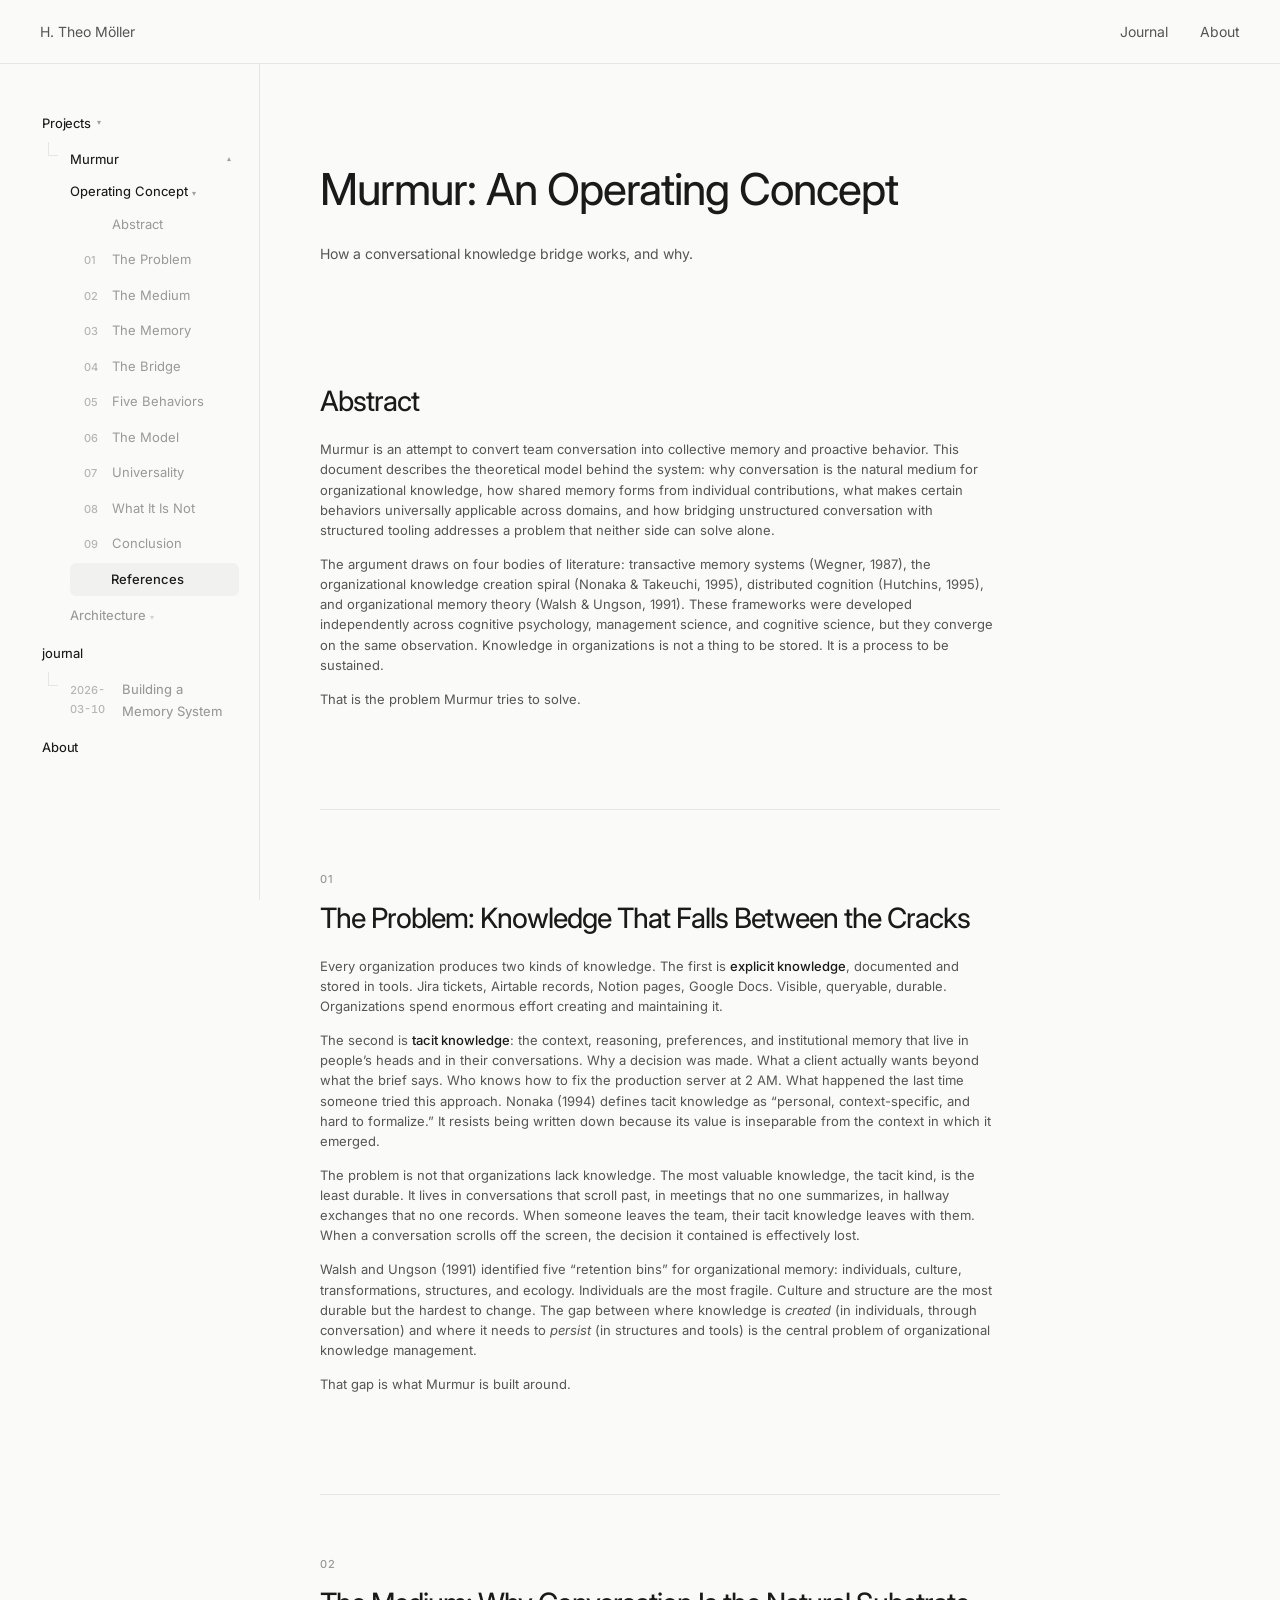
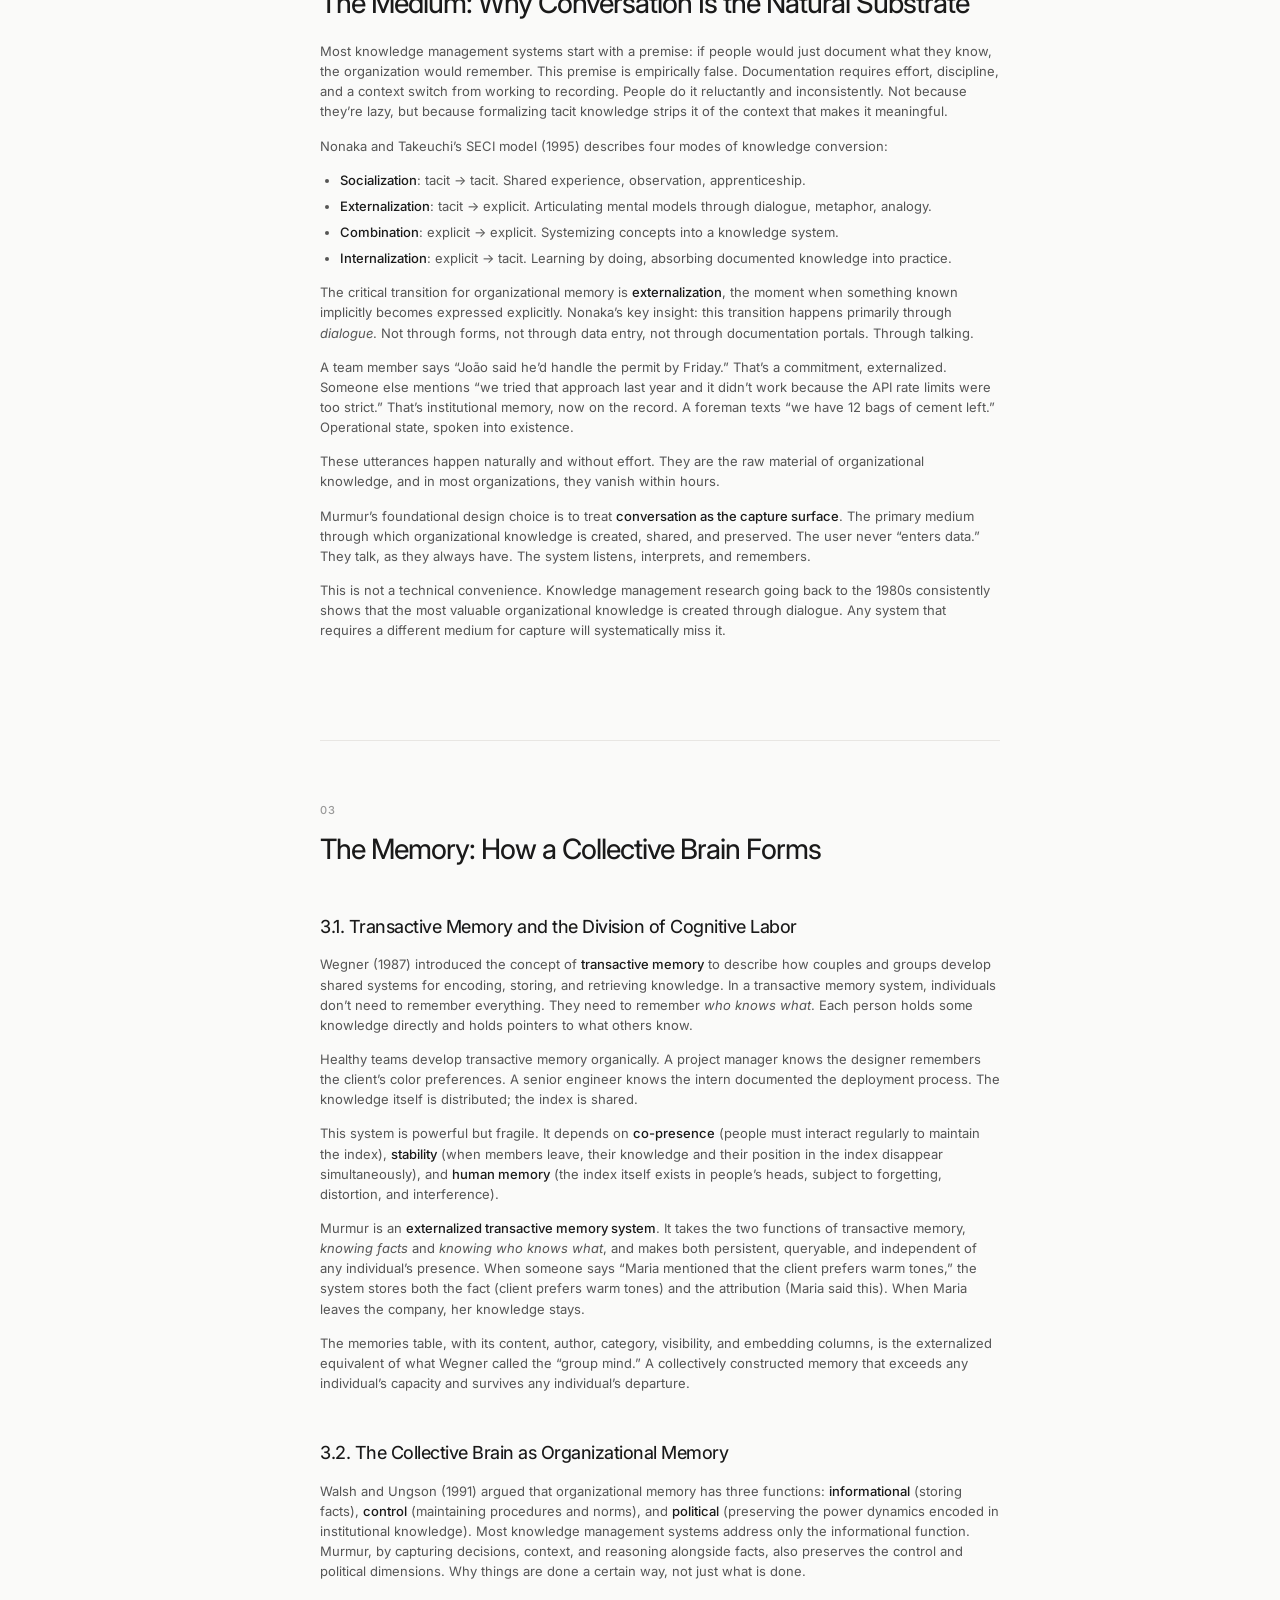
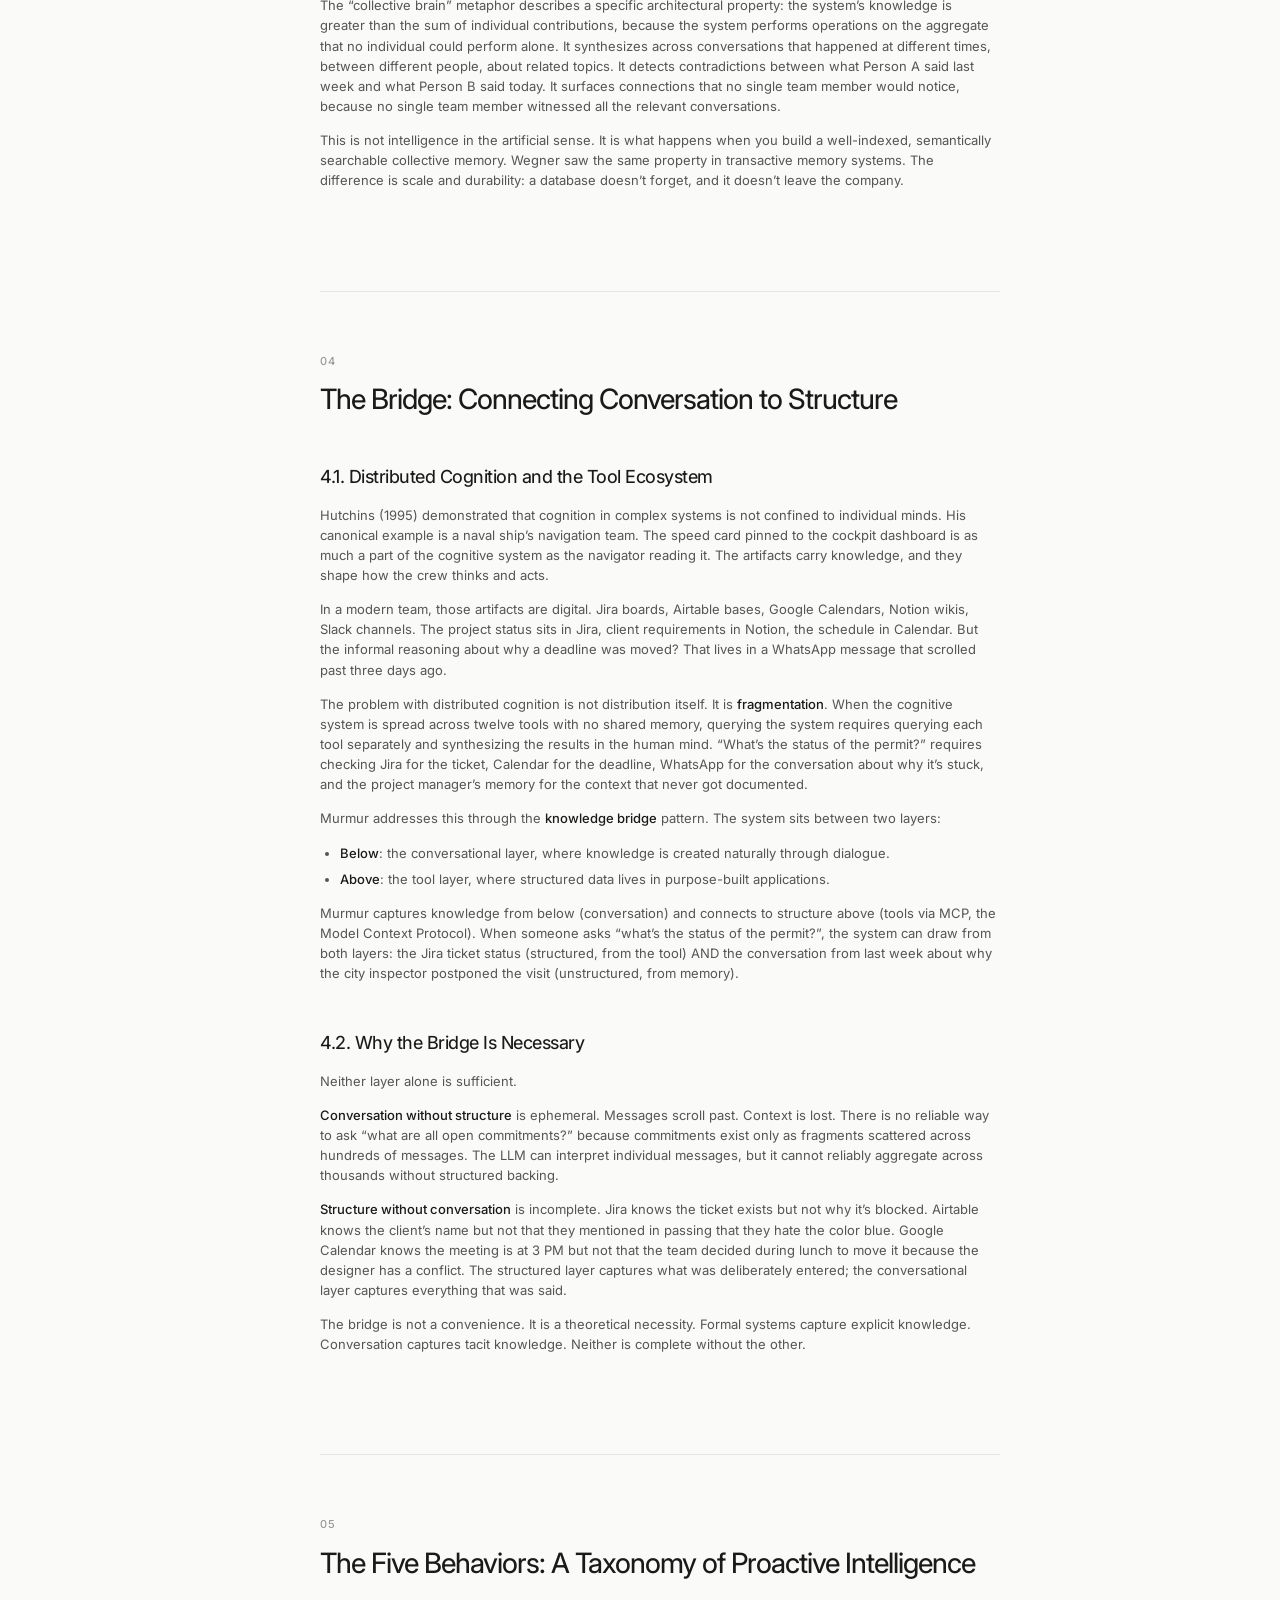
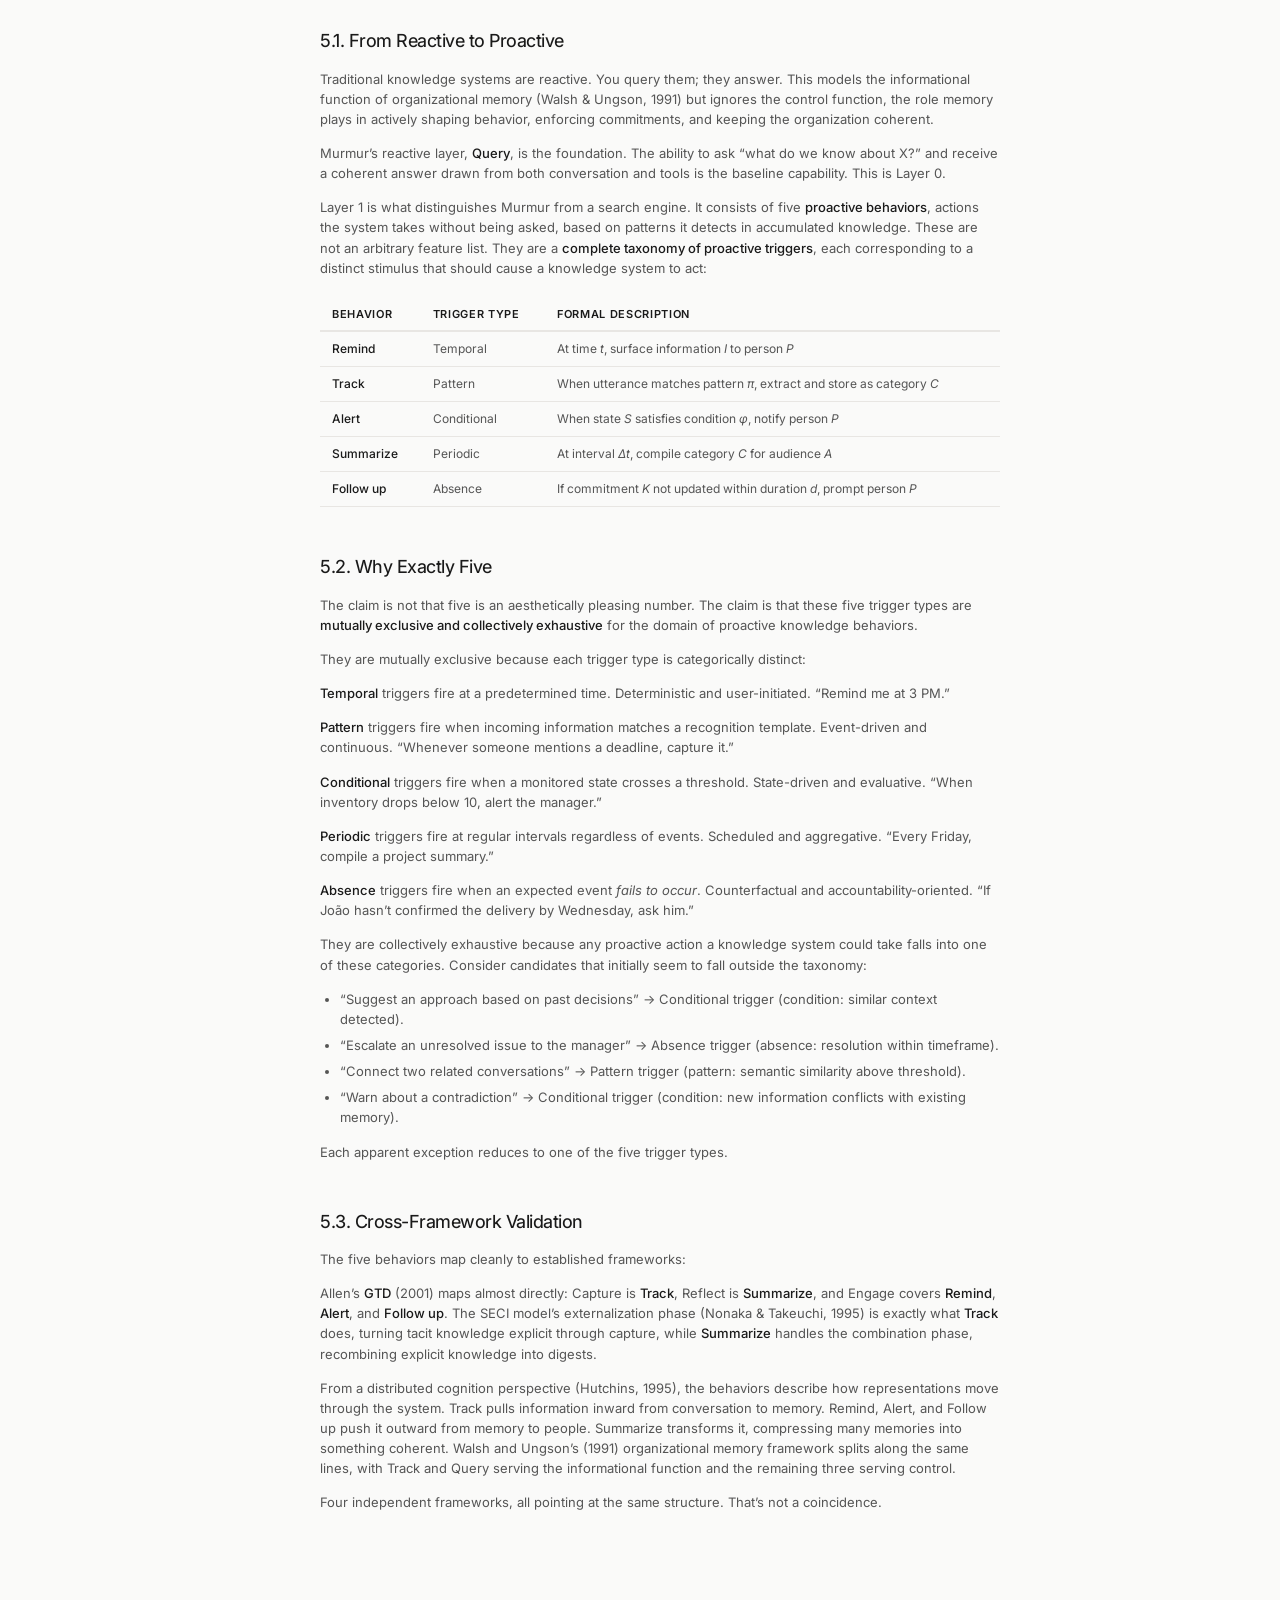
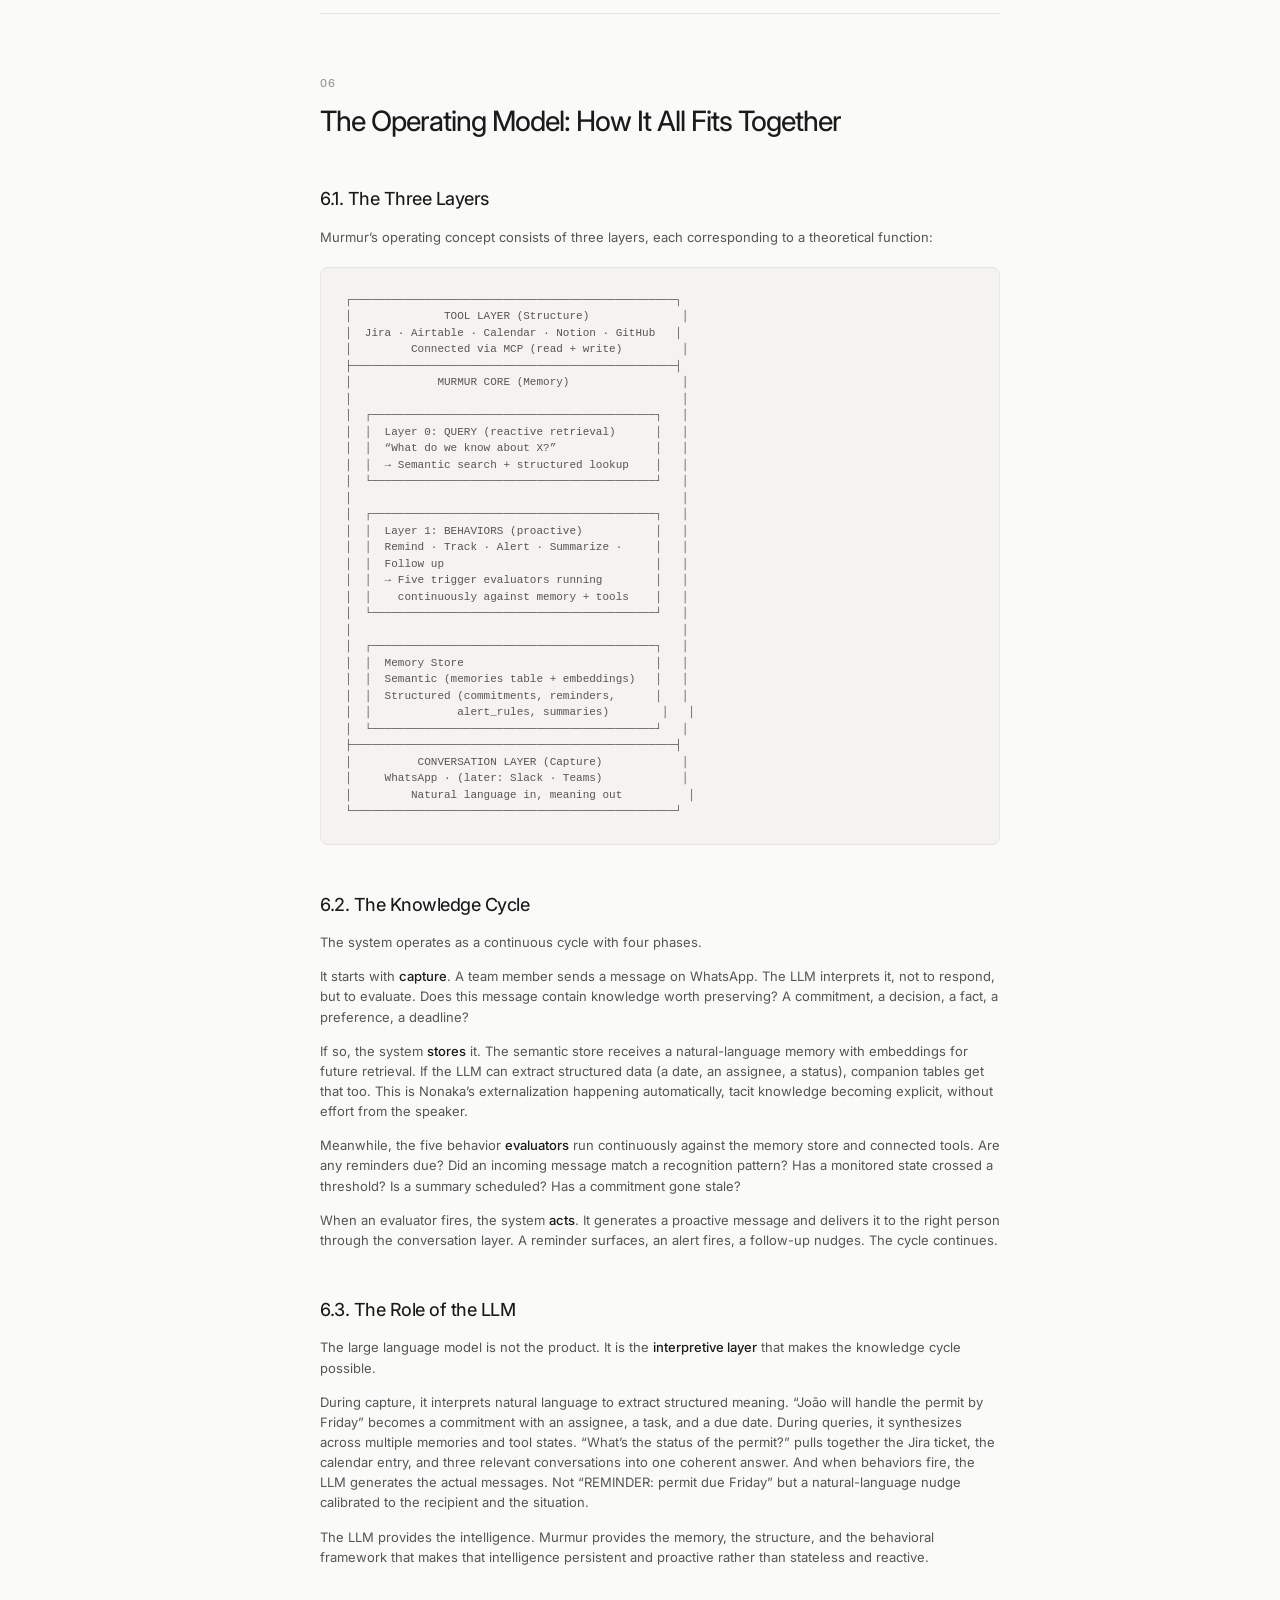
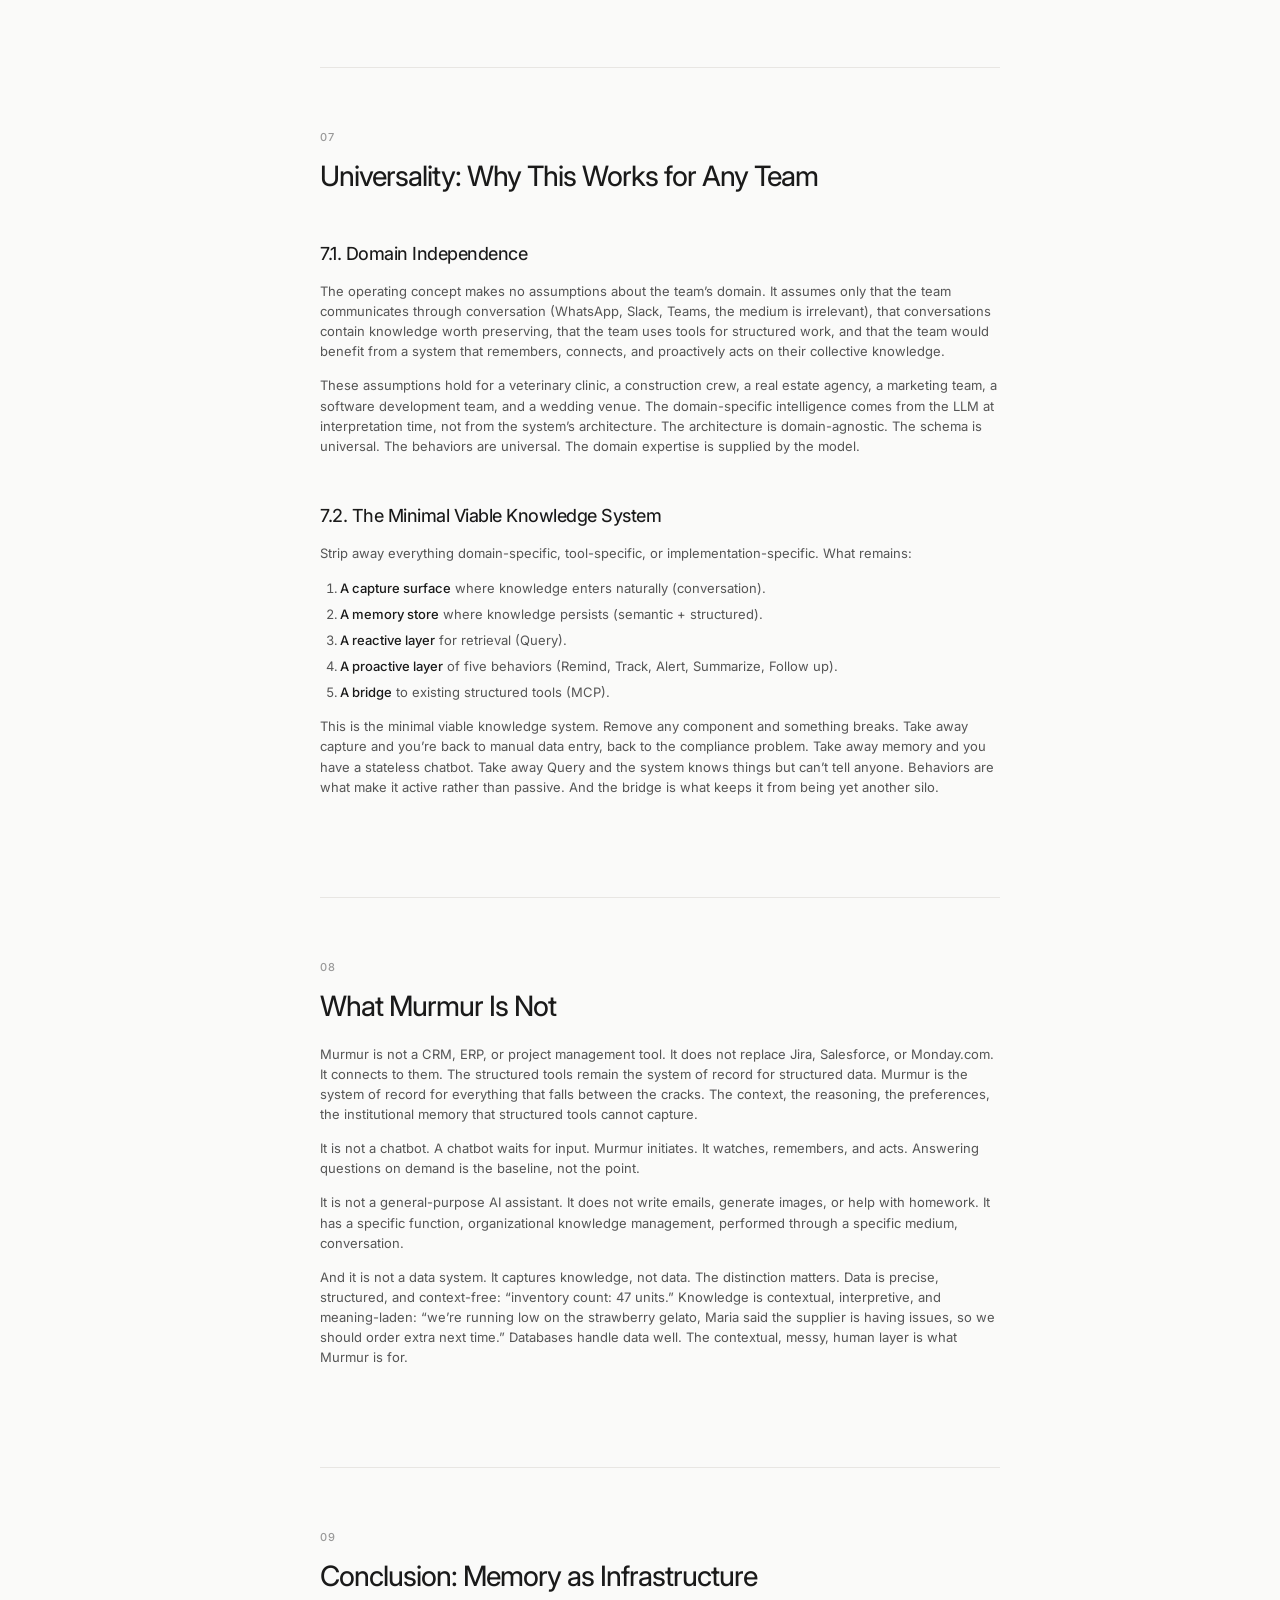
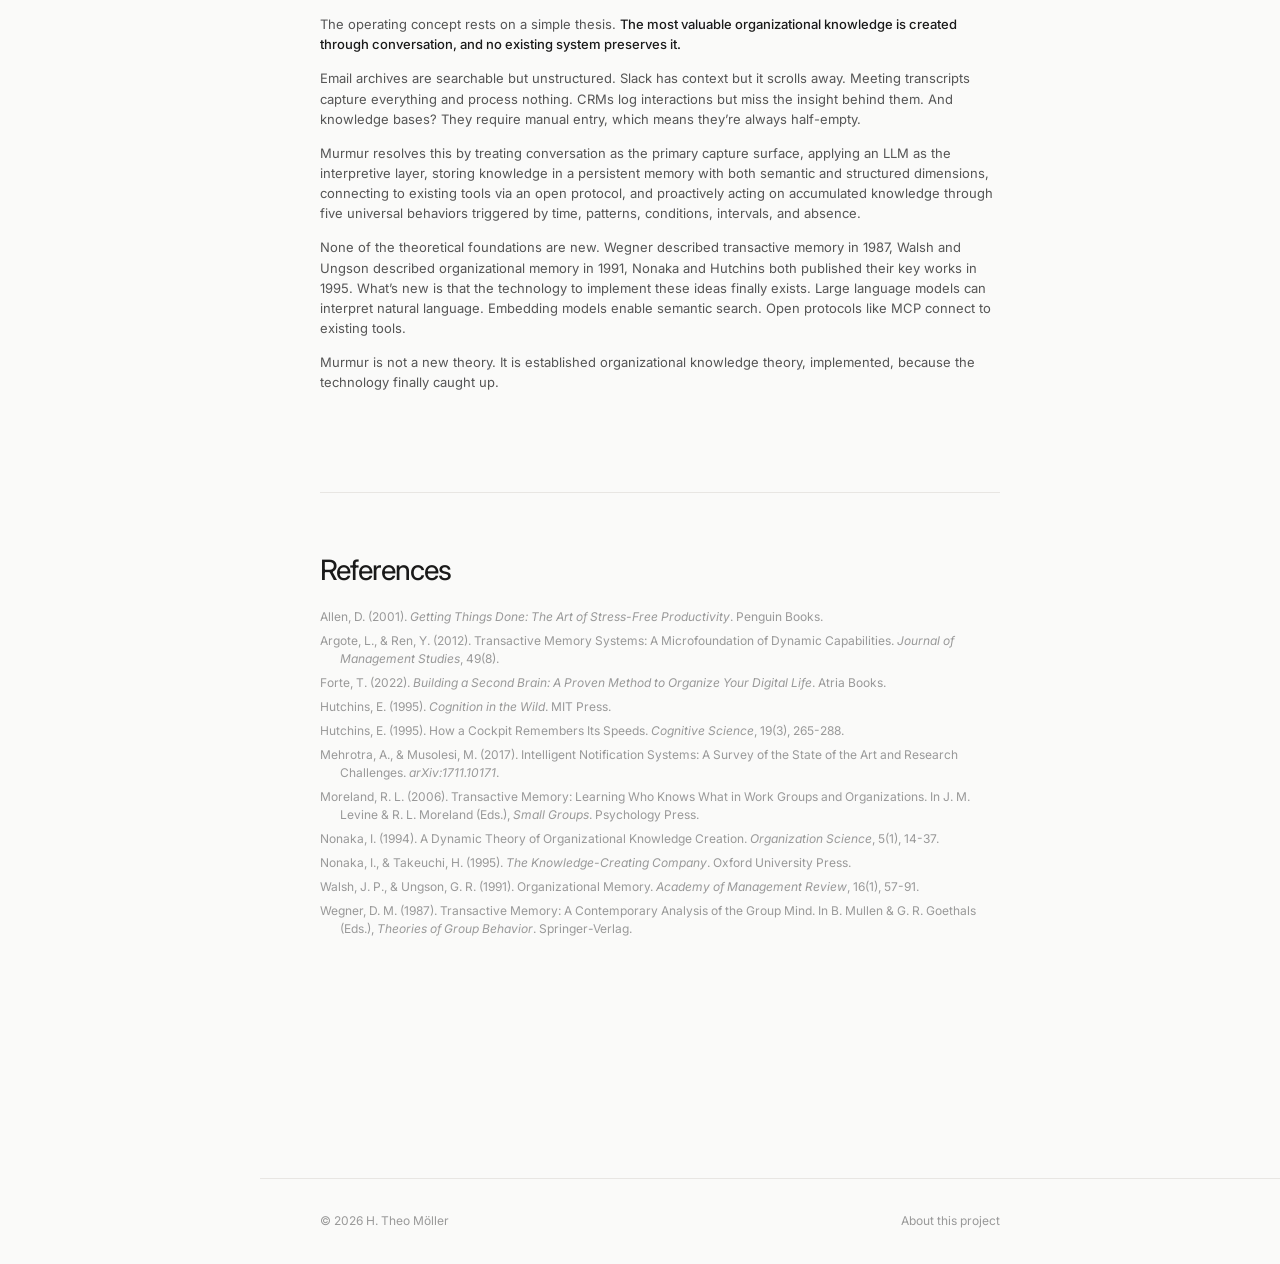
==== commit 5b9fed16: "Capitalize site name to H. Theo Möller Co-Authored-By: Claude Opus 4.6 <noreply@anthropic.com>" ====
--- a/index.html
+++ b/index.html
@@ -3,14 +3,14 @@
 <head>
   <meta charset="UTF-8">
   <meta name="viewport" content="width=device-width, initial-scale=1.0">
-  <title>h. theo m&ouml;ller — Murmur: An Operating Concept</title>
+  <title>H. Theo M&ouml;ller — Murmur: An Operating Concept</title>
   <link rel="stylesheet" href="style.css">
 </head>
 <body>
 
   <!-- Header -->
   <header class="header">
-    <a href="index.html" class="logo">h. theo m&ouml;ller</a>
+    <a href="index.html" class="logo">H. Theo M&ouml;ller</a>
     <nav class="header-nav">
       <a href="journal.html">Journal</a>
       <a href="about.html">About</a>
@@ -535,7 +535,7 @@
   <!-- Footer -->
   <footer class="footer">
     <div class="footer-inner">
-      <span class="footer-text">&copy; 2026 h. theo m&ouml;ller</span>
+      <span class="footer-text">&copy; 2026 H. Theo M&ouml;ller</span>
       <span class="footer-text"><a href="about.html">About this project</a></span>
     </div>
   </footer>
--- a/style.css
+++ b/style.css
@@ -1,5 +1,5 @@
 /* ==========================================================================
-   h. theo möller — Website Styles
+   H. Theo Möller — Website Styles
    Inspired by sesame.com: clean, minimal, generous whitespace
    ========================================================================== */
 
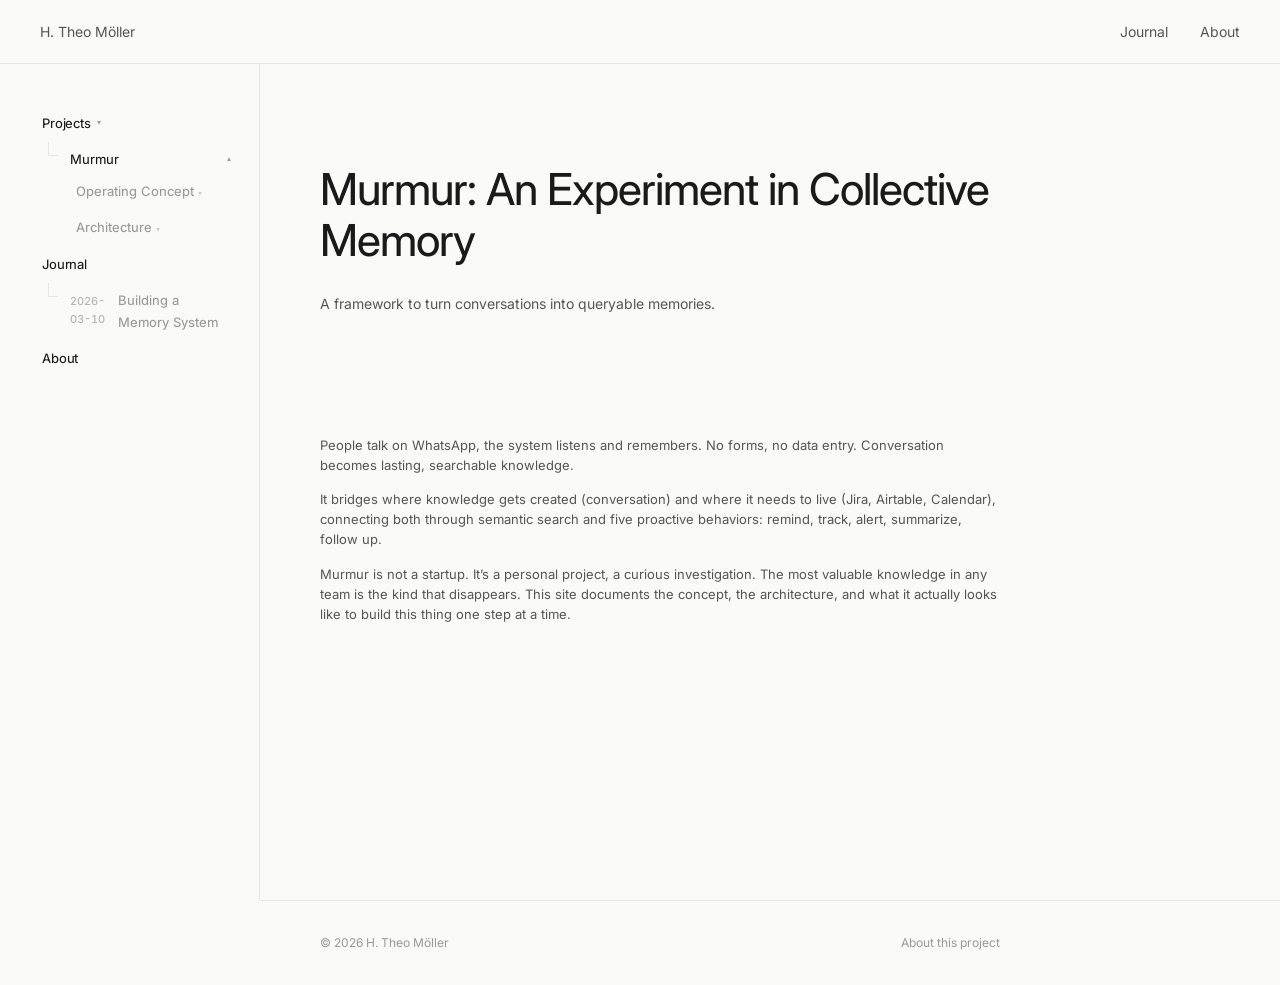
==== commit b6781192: "Make Murmur intro the home page and polish sidebar - Rename murmur.html → index.html (home), index.h" ====
--- a/index.html
+++ b/index.html
@@ -3,7 +3,7 @@
 <head>
   <meta charset="UTF-8">
   <meta name="viewport" content="width=device-width, initial-scale=1.0">
-  <title>H. Theo M&ouml;ller — Murmur: An Operating Concept</title>
+  <title>H. Theo M&ouml;ller &mdash; Murmur</title>
   <link rel="stylesheet" href="style.css">
 </head>
 <body>
@@ -32,26 +32,26 @@
         <div class="sidebar-folder-content">
           <div class="sidebar-tree">
             <div class="sidebar-section expanded">
-              <a class="sidebar-section-header" href="murmur.html">
+              <a class="sidebar-section-header active" href="index.html">
                 Murmur <span class="chevron">&#x25BE;</span>
               </a>
               <div class="sidebar-chapters">
-                <div class="sidebar-section expanded">
+                <div class="sidebar-section">
                   <a class="sidebar-section-header" data-section="concept">
                     Operating Concept <span class="chevron">&#x25BE;</span>
                   </a>
                   <div class="sidebar-chapters">
-                    <a href="#abstract"><span class="nav-number"></span> Abstract</a>
-                    <a href="#problem"><span class="nav-number">01</span> The Problem</a>
-                    <a href="#medium"><span class="nav-number">02</span> The Medium</a>
-                    <a href="#memory"><span class="nav-number">03</span> The Memory</a>
-                    <a href="#bridge"><span class="nav-number">04</span> The Bridge</a>
-                    <a href="#behaviors"><span class="nav-number">05</span> Five Behaviors</a>
-                    <a href="#model"><span class="nav-number">06</span> The Model</a>
-                    <a href="#universality"><span class="nav-number">07</span> Universality</a>
-                    <a href="#not"><span class="nav-number">08</span> What It Is Not</a>
-                    <a href="#conclusion"><span class="nav-number">09</span> Conclusion</a>
-                    <a href="#references"><span class="nav-number"></span> References</a>
+                    <a href="concept.html#abstract"><span class="nav-number"></span> Abstract</a>
+                    <a href="concept.html#problem"><span class="nav-number">01</span> The Problem</a>
+                    <a href="concept.html#medium"><span class="nav-number">02</span> The Medium</a>
+                    <a href="concept.html#memory"><span class="nav-number">03</span> The Memory</a>
+                    <a href="concept.html#bridge"><span class="nav-number">04</span> The Bridge</a>
+                    <a href="concept.html#behaviors"><span class="nav-number">05</span> Five Behaviors</a>
+                    <a href="concept.html#model"><span class="nav-number">06</span> The Model</a>
+                    <a href="concept.html#universality"><span class="nav-number">07</span> Universality</a>
+                    <a href="concept.html#not"><span class="nav-number">08</span> What It Is Not</a>
+                    <a href="concept.html#conclusion"><span class="nav-number">09</span> Conclusion</a>
+                    <a href="concept.html#references"><span class="nav-number"></span> References</a>
                   </div>
                 </div>
                 <div class="sidebar-section">
@@ -77,11 +77,11 @@
           </div>
         </div>
 
-        <div class="sidebar-tree-label">journal</div>
+        <div class="sidebar-tree-label">Journal</div>
         <div class="sidebar-tree">
           <div class="sidebar-section">
             <a class="sidebar-section-header" href="journal.html">
-              <span class="journal-date">2026-03-10</span> Building a Memory System
+              <span class="journal-date">2026-03-10</span>Building a Memory System
             </a>
           </div>
         </div>
@@ -95,436 +95,23 @@
     <main class="main">
       <div class="main-inner">
 
-        <!-- Hero -->
         <section class="hero">
-          <h1>Murmur: An Operating Concept</h1>
+          <h1>Murmur: An Experiment in Collective Memory</h1>
           <p class="tagline">
-            How a conversational knowledge bridge works, and why.
+            A framework to turn conversations into queryable memories.
           </p>
         </section>
 
-        <!-- Abstract -->
-        <section id="abstract" class="section fade-in">
-          <h2>Abstract</h2>
+        <section class="section fade-in">
           <p>
-            Murmur is an attempt to convert team conversation into collective memory and proactive behavior. This document describes the theoretical model behind the system: why conversation is the natural medium for organizational knowledge, how shared memory forms from individual contributions, what makes certain behaviors universally applicable across domains, and how bridging unstructured conversation with structured tooling addresses a problem that neither side can solve alone.
+            People talk on WhatsApp, the system listens and remembers. No forms, no data entry. Conversation becomes lasting, searchable knowledge.
           </p>
           <p>
-            The argument draws on four bodies of literature: transactive memory systems (Wegner, 1987), the organizational knowledge creation spiral (Nonaka &amp; Takeuchi, 1995), distributed cognition (Hutchins, 1995), and organizational memory theory (Walsh &amp; Ungson, 1991). These frameworks were developed independently across cognitive psychology, management science, and cognitive science, but they converge on the same observation. Knowledge in organizations is not a thing to be stored. It is a process to be sustained.
+            It bridges where knowledge gets created (conversation) and where it needs to live (Jira, Airtable, Calendar), connecting both through semantic search and five proactive behaviors: remind, track, alert, summarize, follow up.
           </p>
           <p>
-            That is the problem Murmur tries to solve.
+            Murmur is not a startup. It&rsquo;s a personal project, a curious investigation. The most valuable knowledge in any team is the kind that disappears. This site documents the concept, the architecture, and what it actually looks like to build this thing one step at a time.
           </p>
-        </section>
-
-        <hr class="section-separator">
-
-        <!-- 1. The Problem -->
-        <section id="problem" class="section fade-in">
-          <span class="section-number">01</span>
-          <h2>The Problem: Knowledge That Falls Between the Cracks</h2>
-          <p>
-            Every organization produces two kinds of knowledge. The first is <strong>explicit knowledge</strong>, documented and stored in tools. Jira tickets, Airtable records, Notion pages, Google Docs. Visible, queryable, durable. Organizations spend enormous effort creating and maintaining it.
-          </p>
-          <p>
-            The second is <strong>tacit knowledge</strong>: the context, reasoning, preferences, and institutional memory that live in people&rsquo;s heads and in their conversations. Why a decision was made. What a client actually wants beyond what the brief says. Who knows how to fix the production server at 2 AM. What happened the last time someone tried this approach. Nonaka (1994) defines tacit knowledge as &ldquo;personal, context-specific, and hard to formalize.&rdquo; It resists being written down because its value is inseparable from the context in which it emerged.
-          </p>
-          <p>
-            The problem is not that organizations lack knowledge. The most valuable knowledge, the tacit kind, is the least durable. It lives in conversations that scroll past, in meetings that no one summarizes, in hallway exchanges that no one records. When someone leaves the team, their tacit knowledge leaves with them. When a conversation scrolls off the screen, the decision it contained is effectively lost.
-          </p>
-          <p>
-            Walsh and Ungson (1991) identified five &ldquo;retention bins&rdquo; for organizational memory: individuals, culture, transformations, structures, and ecology. Individuals are the most fragile. Culture and structure are the most durable but the hardest to change. The gap between where knowledge is <em>created</em> (in individuals, through conversation) and where it needs to <em>persist</em> (in structures and tools) is the central problem of organizational knowledge management.
-          </p>
-          <p>
-            That gap is what Murmur is built around.
-          </p>
-        </section>
-
-        <hr class="section-separator">
-
-        <!-- 2. The Medium -->
-        <section id="medium" class="section fade-in">
-          <span class="section-number">02</span>
-          <h2>The Medium: Why Conversation Is the Natural Substrate</h2>
-          <p>
-            Most knowledge management systems start with a premise: if people would just document what they know, the organization would remember. This premise is empirically false. Documentation requires effort, discipline, and a context switch from working to recording. People do it reluctantly and inconsistently. Not because they&rsquo;re lazy, but because formalizing tacit knowledge strips it of the context that makes it meaningful.
-          </p>
-          <p>
-            Nonaka and Takeuchi&rsquo;s SECI model (1995) describes four modes of knowledge conversion:
-          </p>
-          <ul>
-            <li><strong>Socialization</strong>: tacit &rarr; tacit. Shared experience, observation, apprenticeship.</li>
-            <li><strong>Externalization</strong>: tacit &rarr; explicit. Articulating mental models through dialogue, metaphor, analogy.</li>
-            <li><strong>Combination</strong>: explicit &rarr; explicit. Systemizing concepts into a knowledge system.</li>
-            <li><strong>Internalization</strong>: explicit &rarr; tacit. Learning by doing, absorbing documented knowledge into practice.</li>
-          </ul>
-          <p>
-            The critical transition for organizational memory is <strong>externalization</strong>, the moment when something known implicitly becomes expressed explicitly. Nonaka&rsquo;s key insight: this transition happens primarily through <em>dialogue</em>. Not through forms, not through data entry, not through documentation portals. Through talking.
-          </p>
-          <p>
-            A team member says &ldquo;Jo&atilde;o said he&rsquo;d handle the permit by Friday.&rdquo; That&rsquo;s a commitment, externalized. Someone else mentions &ldquo;we tried that approach last year and it didn&rsquo;t work because the API rate limits were too strict.&rdquo; That&rsquo;s institutional memory, now on the record. A foreman texts &ldquo;we have 12 bags of cement left.&rdquo; Operational state, spoken into existence.
-          </p>
-          <p>
-            These utterances happen naturally and without effort. They are the raw material of organizational knowledge, and in most organizations, they vanish within hours.
-          </p>
-          <p>
-            Murmur&rsquo;s foundational design choice is to treat <strong>conversation as the capture surface</strong>. The primary medium through which organizational knowledge is created, shared, and preserved. The user never &ldquo;enters data.&rdquo; They talk, as they always have. The system listens, interprets, and remembers.
-          </p>
-          <p>
-            This is not a technical convenience. Knowledge management research going back to the 1980s consistently shows that the most valuable organizational knowledge is created through dialogue. Any system that requires a different medium for capture will systematically miss it.
-          </p>
-        </section>
-
-        <hr class="section-separator">
-
-        <!-- 3. The Memory -->
-        <section id="memory" class="section fade-in">
-          <span class="section-number">03</span>
-          <h2>The Memory: How a Collective Brain Forms</h2>
-
-          <h3>3.1. Transactive Memory and the Division of Cognitive Labor</h3>
-          <p>
-            Wegner (1987) introduced the concept of <strong>transactive memory</strong> to describe how couples and groups develop shared systems for encoding, storing, and retrieving knowledge. In a transactive memory system, individuals don&rsquo;t need to remember everything. They need to remember <em>who knows what</em>. Each person holds some knowledge directly and holds pointers to what others know.
-          </p>
-          <p>
-            Healthy teams develop transactive memory organically. A project manager knows the designer remembers the client&rsquo;s color preferences. A senior engineer knows the intern documented the deployment process. The knowledge itself is distributed; the index is shared.
-          </p>
-          <p>
-            This system is powerful but fragile. It depends on <strong>co-presence</strong> (people must interact regularly to maintain the index), <strong>stability</strong> (when members leave, their knowledge and their position in the index disappear simultaneously), and <strong>human memory</strong> (the index itself exists in people&rsquo;s heads, subject to forgetting, distortion, and interference).
-          </p>
-          <p>
-            Murmur is an <strong>externalized transactive memory system</strong>. It takes the two functions of transactive memory, <em>knowing facts</em> and <em>knowing who knows what</em>, and makes both persistent, queryable, and independent of any individual&rsquo;s presence. When someone says &ldquo;Maria mentioned that the client prefers warm tones,&rdquo; the system stores both the fact (client prefers warm tones) and the attribution (Maria said this). When Maria leaves the company, her knowledge stays.
-          </p>
-          <p>
-            The memories table, with its content, author, category, visibility, and embedding columns, is the externalized equivalent of what Wegner called the &ldquo;group mind.&rdquo; A collectively constructed memory that exceeds any individual&rsquo;s capacity and survives any individual&rsquo;s departure.
-          </p>
-
-          <h3>3.2. The Collective Brain as Organizational Memory</h3>
-          <p>
-            Walsh and Ungson (1991) argued that organizational memory has three functions: <strong>informational</strong> (storing facts), <strong>control</strong> (maintaining procedures and norms), and <strong>political</strong> (preserving the power dynamics encoded in institutional knowledge). Most knowledge management systems address only the informational function. Murmur, by capturing decisions, context, and reasoning alongside facts, also preserves the control and political dimensions. Why things are done a certain way, not just what is done.
-          </p>
-          <p>
-            The &ldquo;collective brain&rdquo; metaphor describes a specific architectural property: the system&rsquo;s knowledge is greater than the sum of individual contributions, because the system performs operations on the aggregate that no individual could perform alone. It synthesizes across conversations that happened at different times, between different people, about related topics. It detects contradictions between what Person A said last week and what Person B said today. It surfaces connections that no single team member would notice, because no single team member witnessed all the relevant conversations.
-          </p>
-          <p>
-            This is not intelligence in the artificial sense. It is what happens when you build a well-indexed, semantically searchable collective memory. Wegner saw the same property in transactive memory systems. The difference is scale and durability: a database doesn&rsquo;t forget, and it doesn&rsquo;t leave the company.
-          </p>
-        </section>
-
-        <hr class="section-separator">
-
-        <!-- 4. The Bridge -->
-        <section id="bridge" class="section fade-in">
-          <span class="section-number">04</span>
-          <h2>The Bridge: Connecting Conversation to Structure</h2>
-
-          <h3>4.1. Distributed Cognition and the Tool Ecosystem</h3>
-          <p>
-            Hutchins (1995) demonstrated that cognition in complex systems is not confined to individual minds. His canonical example is a naval ship&rsquo;s navigation team. The speed card pinned to the cockpit dashboard is as much a part of the cognitive system as the navigator reading it. The artifacts carry knowledge, and they shape how the crew thinks and acts.
-          </p>
-          <p>
-            In a modern team, those artifacts are digital. Jira boards, Airtable bases, Google Calendars, Notion wikis, Slack channels. The project status sits in Jira, client requirements in Notion, the schedule in Calendar. But the informal reasoning about why a deadline was moved? That lives in a WhatsApp message that scrolled past three days ago.
-          </p>
-          <p>
-            The problem with distributed cognition is not distribution itself. It is <strong>fragmentation</strong>. When the cognitive system is spread across twelve tools with no shared memory, querying the system requires querying each tool separately and synthesizing the results in the human mind. &ldquo;What&rsquo;s the status of the permit?&rdquo; requires checking Jira for the ticket, Calendar for the deadline, WhatsApp for the conversation about why it&rsquo;s stuck, and the project manager&rsquo;s memory for the context that never got documented.
-          </p>
-          <p>
-            Murmur addresses this through the <strong>knowledge bridge</strong> pattern. The system sits between two layers:
-          </p>
-          <ul>
-            <li><strong>Below</strong>: the conversational layer, where knowledge is created naturally through dialogue.</li>
-            <li><strong>Above</strong>: the tool layer, where structured data lives in purpose-built applications.</li>
-          </ul>
-          <p>
-            Murmur captures knowledge from below (conversation) and connects to structure above (tools via MCP, the Model Context Protocol). When someone asks &ldquo;what&rsquo;s the status of the permit?&rdquo;, the system can draw from both layers: the Jira ticket status (structured, from the tool) AND the conversation from last week about why the city inspector postponed the visit (unstructured, from memory).
-          </p>
-
-          <h3>4.2. Why the Bridge Is Necessary</h3>
-          <p>
-            Neither layer alone is sufficient.
-          </p>
-          <p>
-            <strong>Conversation without structure</strong> is ephemeral. Messages scroll past. Context is lost. There is no reliable way to ask &ldquo;what are all open commitments?&rdquo; because commitments exist only as fragments scattered across hundreds of messages. The LLM can interpret individual messages, but it cannot reliably aggregate across thousands without structured backing.
-          </p>
-          <p>
-            <strong>Structure without conversation</strong> is incomplete. Jira knows the ticket exists but not why it&rsquo;s blocked. Airtable knows the client&rsquo;s name but not that they mentioned in passing that they hate the color blue. Google Calendar knows the meeting is at 3 PM but not that the team decided during lunch to move it because the designer has a conflict. The structured layer captures what was deliberately entered; the conversational layer captures everything that was said.
-          </p>
-          <p>
-            The bridge is not a convenience. It is a theoretical necessity. Formal systems capture explicit knowledge. Conversation captures tacit knowledge. Neither is complete without the other.
-          </p>
-        </section>
-
-        <hr class="section-separator">
-
-        <!-- 5. Five Behaviors -->
-        <section id="behaviors" class="section fade-in">
-          <span class="section-number">05</span>
-          <h2>The Five Behaviors: A Taxonomy of Proactive Intelligence</h2>
-
-          <h3>5.1. From Reactive to Proactive</h3>
-          <p>
-            Traditional knowledge systems are reactive. You query them; they answer. This models the informational function of organizational memory (Walsh &amp; Ungson, 1991) but ignores the control function, the role memory plays in actively shaping behavior, enforcing commitments, and keeping the organization coherent.
-          </p>
-          <p>
-            Murmur&rsquo;s reactive layer, <strong>Query</strong>, is the foundation. The ability to ask &ldquo;what do we know about X?&rdquo; and receive a coherent answer drawn from both conversation and tools is the baseline capability. This is Layer 0.
-          </p>
-          <p>
-            Layer 1 is what distinguishes Murmur from a search engine. It consists of five <strong>proactive behaviors</strong>, actions the system takes without being asked, based on patterns it detects in accumulated knowledge. These are not an arbitrary feature list. They are a <strong>complete taxonomy of proactive triggers</strong>, each corresponding to a distinct stimulus that should cause a knowledge system to act:
-          </p>
-
-          <table>
-            <thead>
-              <tr>
-                <th>Behavior</th>
-                <th>Trigger Type</th>
-                <th>Formal Description</th>
-              </tr>
-            </thead>
-            <tbody>
-              <tr>
-                <td><strong>Remind</strong></td>
-                <td>Temporal</td>
-                <td>At time <em>t</em>, surface information <em>I</em> to person <em>P</em></td>
-              </tr>
-              <tr>
-                <td><strong>Track</strong></td>
-                <td>Pattern</td>
-                <td>When utterance matches pattern <em>&pi;</em>, extract and store as category <em>C</em></td>
-              </tr>
-              <tr>
-                <td><strong>Alert</strong></td>
-                <td>Conditional</td>
-                <td>When state <em>S</em> satisfies condition <em>&phi;</em>, notify person <em>P</em></td>
-              </tr>
-              <tr>
-                <td><strong>Summarize</strong></td>
-                <td>Periodic</td>
-                <td>At interval <em>&Delta;t</em>, compile category <em>C</em> for audience <em>A</em></td>
-              </tr>
-              <tr>
-                <td><strong>Follow up</strong></td>
-                <td>Absence</td>
-                <td>If commitment <em>K</em> not updated within duration <em>d</em>, prompt person <em>P</em></td>
-              </tr>
-            </tbody>
-          </table>
-
-          <h3>5.2. Why Exactly Five</h3>
-          <p>
-            The claim is not that five is an aesthetically pleasing number. The claim is that these five trigger types are <strong>mutually exclusive and collectively exhaustive</strong> for the domain of proactive knowledge behaviors.
-          </p>
-          <p>
-            They are mutually exclusive because each trigger type is categorically distinct:
-          </p>
-          <p>
-            <strong>Temporal</strong> triggers fire at a predetermined time. Deterministic and user-initiated. &ldquo;Remind me at 3 PM.&rdquo;
-          </p>
-          <p>
-            <strong>Pattern</strong> triggers fire when incoming information matches a recognition template. Event-driven and continuous. &ldquo;Whenever someone mentions a deadline, capture it.&rdquo;
-          </p>
-          <p>
-            <strong>Conditional</strong> triggers fire when a monitored state crosses a threshold. State-driven and evaluative. &ldquo;When inventory drops below 10, alert the manager.&rdquo;
-          </p>
-          <p>
-            <strong>Periodic</strong> triggers fire at regular intervals regardless of events. Scheduled and aggregative. &ldquo;Every Friday, compile a project summary.&rdquo;
-          </p>
-          <p>
-            <strong>Absence</strong> triggers fire when an expected event <em>fails to occur</em>. Counterfactual and accountability-oriented. &ldquo;If Jo&atilde;o hasn&rsquo;t confirmed the delivery by Wednesday, ask him.&rdquo;
-          </p>
-          <p>
-            They are collectively exhaustive because any proactive action a knowledge system could take falls into one of these categories. Consider candidates that initially seem to fall outside the taxonomy:
-          </p>
-          <ul>
-            <li>&ldquo;Suggest an approach based on past decisions&rdquo; &rarr; Conditional trigger (condition: similar context detected).</li>
-            <li>&ldquo;Escalate an unresolved issue to the manager&rdquo; &rarr; Absence trigger (absence: resolution within timeframe).</li>
-            <li>&ldquo;Connect two related conversations&rdquo; &rarr; Pattern trigger (pattern: semantic similarity above threshold).</li>
-            <li>&ldquo;Warn about a contradiction&rdquo; &rarr; Conditional trigger (condition: new information conflicts with existing memory).</li>
-          </ul>
-          <p>
-            Each apparent exception reduces to one of the five trigger types.
-          </p>
-
-          <h3>5.3. Cross-Framework Validation</h3>
-          <p>
-            The five behaviors map cleanly to established frameworks:
-          </p>
-          <p>
-            Allen&rsquo;s <strong>GTD</strong> (2001) maps almost directly: Capture is <strong>Track</strong>, Reflect is <strong>Summarize</strong>, and Engage covers <strong>Remind</strong>, <strong>Alert</strong>, and <strong>Follow up</strong>. The SECI model&rsquo;s externalization phase (Nonaka &amp; Takeuchi, 1995) is exactly what <strong>Track</strong> does, turning tacit knowledge explicit through capture, while <strong>Summarize</strong> handles the combination phase, recombining explicit knowledge into digests.
-          </p>
-          <p>
-            From a distributed cognition perspective (Hutchins, 1995), the behaviors describe how representations move through the system. Track pulls information inward from conversation to memory. Remind, Alert, and Follow up push it outward from memory to people. Summarize transforms it, compressing many memories into something coherent. Walsh and Ungson&rsquo;s (1991) organizational memory framework splits along the same lines, with Track and Query serving the informational function and the remaining three serving control.
-          </p>
-          <p>
-            Four independent frameworks, all pointing at the same structure. That&rsquo;s not a coincidence.
-          </p>
-        </section>
-
-        <hr class="section-separator">
-
-        <!-- 6. The Operating Model -->
-        <section id="model" class="section fade-in">
-          <span class="section-number">06</span>
-          <h2>The Operating Model: How It All Fits Together</h2>
-
-          <h3>6.1. The Three Layers</h3>
-          <p>
-            Murmur&rsquo;s operating concept consists of three layers, each corresponding to a theoretical function:
-          </p>
-
-<pre class="ascii-diagram">&#x250C;&#x2500;&#x2500;&#x2500;&#x2500;&#x2500;&#x2500;&#x2500;&#x2500;&#x2500;&#x2500;&#x2500;&#x2500;&#x2500;&#x2500;&#x2500;&#x2500;&#x2500;&#x2500;&#x2500;&#x2500;&#x2500;&#x2500;&#x2500;&#x2500;&#x2500;&#x2500;&#x2500;&#x2500;&#x2500;&#x2500;&#x2500;&#x2500;&#x2500;&#x2500;&#x2500;&#x2500;&#x2500;&#x2500;&#x2500;&#x2500;&#x2500;&#x2500;&#x2500;&#x2500;&#x2500;&#x2500;&#x2500;&#x2500;&#x2500;&#x2510;
-&#x2502;              TOOL LAYER (Structure)              &#x2502;
-&#x2502;  Jira &middot; Airtable &middot; Calendar &middot; Notion &middot; GitHub   &#x2502;
-&#x2502;         Connected via MCP (read + write)         &#x2502;
-&#x251C;&#x2500;&#x2500;&#x2500;&#x2500;&#x2500;&#x2500;&#x2500;&#x2500;&#x2500;&#x2500;&#x2500;&#x2500;&#x2500;&#x2500;&#x2500;&#x2500;&#x2500;&#x2500;&#x2500;&#x2500;&#x2500;&#x2500;&#x2500;&#x2500;&#x2500;&#x2500;&#x2500;&#x2500;&#x2500;&#x2500;&#x2500;&#x2500;&#x2500;&#x2500;&#x2500;&#x2500;&#x2500;&#x2500;&#x2500;&#x2500;&#x2500;&#x2500;&#x2500;&#x2500;&#x2500;&#x2500;&#x2500;&#x2500;&#x2500;&#x2524;
-&#x2502;             MURMUR CORE (Memory)                 &#x2502;
-&#x2502;                                                  &#x2502;
-&#x2502;  &#x250C;&#x2500;&#x2500;&#x2500;&#x2500;&#x2500;&#x2500;&#x2500;&#x2500;&#x2500;&#x2500;&#x2500;&#x2500;&#x2500;&#x2500;&#x2500;&#x2500;&#x2500;&#x2500;&#x2500;&#x2500;&#x2500;&#x2500;&#x2500;&#x2500;&#x2500;&#x2500;&#x2500;&#x2500;&#x2500;&#x2500;&#x2500;&#x2500;&#x2500;&#x2500;&#x2500;&#x2500;&#x2500;&#x2500;&#x2500;&#x2500;&#x2500;&#x2500;&#x2500;&#x2510;   &#x2502;
-&#x2502;  &#x2502;  Layer 0: QUERY (reactive retrieval)      &#x2502;   &#x2502;
-&#x2502;  &#x2502;  &ldquo;What do we know about X?&rdquo;               &#x2502;   &#x2502;
-&#x2502;  &#x2502;  &rarr; Semantic search + structured lookup    &#x2502;   &#x2502;
-&#x2502;  &#x2514;&#x2500;&#x2500;&#x2500;&#x2500;&#x2500;&#x2500;&#x2500;&#x2500;&#x2500;&#x2500;&#x2500;&#x2500;&#x2500;&#x2500;&#x2500;&#x2500;&#x2500;&#x2500;&#x2500;&#x2500;&#x2500;&#x2500;&#x2500;&#x2500;&#x2500;&#x2500;&#x2500;&#x2500;&#x2500;&#x2500;&#x2500;&#x2500;&#x2500;&#x2500;&#x2500;&#x2500;&#x2500;&#x2500;&#x2500;&#x2500;&#x2500;&#x2500;&#x2500;&#x2518;   &#x2502;
-&#x2502;                                                  &#x2502;
-&#x2502;  &#x250C;&#x2500;&#x2500;&#x2500;&#x2500;&#x2500;&#x2500;&#x2500;&#x2500;&#x2500;&#x2500;&#x2500;&#x2500;&#x2500;&#x2500;&#x2500;&#x2500;&#x2500;&#x2500;&#x2500;&#x2500;&#x2500;&#x2500;&#x2500;&#x2500;&#x2500;&#x2500;&#x2500;&#x2500;&#x2500;&#x2500;&#x2500;&#x2500;&#x2500;&#x2500;&#x2500;&#x2500;&#x2500;&#x2500;&#x2500;&#x2500;&#x2500;&#x2500;&#x2500;&#x2510;   &#x2502;
-&#x2502;  &#x2502;  Layer 1: BEHAVIORS (proactive)           &#x2502;   &#x2502;
-&#x2502;  &#x2502;  Remind &middot; Track &middot; Alert &middot; Summarize &middot;     &#x2502;   &#x2502;
-&#x2502;  &#x2502;  Follow up                                &#x2502;   &#x2502;
-&#x2502;  &#x2502;  &rarr; Five trigger evaluators running        &#x2502;   &#x2502;
-&#x2502;  &#x2502;    continuously against memory + tools    &#x2502;   &#x2502;
-&#x2502;  &#x2514;&#x2500;&#x2500;&#x2500;&#x2500;&#x2500;&#x2500;&#x2500;&#x2500;&#x2500;&#x2500;&#x2500;&#x2500;&#x2500;&#x2500;&#x2500;&#x2500;&#x2500;&#x2500;&#x2500;&#x2500;&#x2500;&#x2500;&#x2500;&#x2500;&#x2500;&#x2500;&#x2500;&#x2500;&#x2500;&#x2500;&#x2500;&#x2500;&#x2500;&#x2500;&#x2500;&#x2500;&#x2500;&#x2500;&#x2500;&#x2500;&#x2500;&#x2500;&#x2500;&#x2518;   &#x2502;
-&#x2502;                                                  &#x2502;
-&#x2502;  &#x250C;&#x2500;&#x2500;&#x2500;&#x2500;&#x2500;&#x2500;&#x2500;&#x2500;&#x2500;&#x2500;&#x2500;&#x2500;&#x2500;&#x2500;&#x2500;&#x2500;&#x2500;&#x2500;&#x2500;&#x2500;&#x2500;&#x2500;&#x2500;&#x2500;&#x2500;&#x2500;&#x2500;&#x2500;&#x2500;&#x2500;&#x2500;&#x2500;&#x2500;&#x2500;&#x2500;&#x2500;&#x2500;&#x2500;&#x2500;&#x2500;&#x2500;&#x2500;&#x2500;&#x2510;   &#x2502;
-&#x2502;  &#x2502;  Memory Store                             &#x2502;   &#x2502;
-&#x2502;  &#x2502;  Semantic (memories table + embeddings)   &#x2502;   &#x2502;
-&#x2502;  &#x2502;  Structured (commitments, reminders,      &#x2502;   &#x2502;
-&#x2502;  &#x2502;             alert_rules, summaries)        &#x2502;   &#x2502;
-&#x2502;  &#x2514;&#x2500;&#x2500;&#x2500;&#x2500;&#x2500;&#x2500;&#x2500;&#x2500;&#x2500;&#x2500;&#x2500;&#x2500;&#x2500;&#x2500;&#x2500;&#x2500;&#x2500;&#x2500;&#x2500;&#x2500;&#x2500;&#x2500;&#x2500;&#x2500;&#x2500;&#x2500;&#x2500;&#x2500;&#x2500;&#x2500;&#x2500;&#x2500;&#x2500;&#x2500;&#x2500;&#x2500;&#x2500;&#x2500;&#x2500;&#x2500;&#x2500;&#x2500;&#x2500;&#x2518;   &#x2502;
-&#x251C;&#x2500;&#x2500;&#x2500;&#x2500;&#x2500;&#x2500;&#x2500;&#x2500;&#x2500;&#x2500;&#x2500;&#x2500;&#x2500;&#x2500;&#x2500;&#x2500;&#x2500;&#x2500;&#x2500;&#x2500;&#x2500;&#x2500;&#x2500;&#x2500;&#x2500;&#x2500;&#x2500;&#x2500;&#x2500;&#x2500;&#x2500;&#x2500;&#x2500;&#x2500;&#x2500;&#x2500;&#x2500;&#x2500;&#x2500;&#x2500;&#x2500;&#x2500;&#x2500;&#x2500;&#x2500;&#x2500;&#x2500;&#x2500;&#x2500;&#x2524;
-&#x2502;          CONVERSATION LAYER (Capture)            &#x2502;
-&#x2502;     WhatsApp &middot; (later: Slack &middot; Teams)            &#x2502;
-&#x2502;         Natural language in, meaning out          &#x2502;
-&#x2514;&#x2500;&#x2500;&#x2500;&#x2500;&#x2500;&#x2500;&#x2500;&#x2500;&#x2500;&#x2500;&#x2500;&#x2500;&#x2500;&#x2500;&#x2500;&#x2500;&#x2500;&#x2500;&#x2500;&#x2500;&#x2500;&#x2500;&#x2500;&#x2500;&#x2500;&#x2500;&#x2500;&#x2500;&#x2500;&#x2500;&#x2500;&#x2500;&#x2500;&#x2500;&#x2500;&#x2500;&#x2500;&#x2500;&#x2500;&#x2500;&#x2500;&#x2500;&#x2500;&#x2500;&#x2500;&#x2500;&#x2500;&#x2500;&#x2500;&#x2518;</pre>
-
-          <h3>6.2. The Knowledge Cycle</h3>
-          <p>
-            The system operates as a continuous cycle with four phases.
-          </p>
-          <p>
-            It starts with <strong>capture</strong>. A team member sends a message on WhatsApp. The LLM interprets it, not to respond, but to evaluate. Does this message contain knowledge worth preserving? A commitment, a decision, a fact, a preference, a deadline?
-          </p>
-          <p>
-            If so, the system <strong>stores</strong> it. The semantic store receives a natural-language memory with embeddings for future retrieval. If the LLM can extract structured data (a date, an assignee, a status), companion tables get that too. This is Nonaka&rsquo;s externalization happening automatically, tacit knowledge becoming explicit, without effort from the speaker.
-          </p>
-          <p>
-            Meanwhile, the five behavior <strong>evaluators</strong> run continuously against the memory store and connected tools. Are any reminders due? Did an incoming message match a recognition pattern? Has a monitored state crossed a threshold? Is a summary scheduled? Has a commitment gone stale?
-          </p>
-          <p>
-            When an evaluator fires, the system <strong>acts</strong>. It generates a proactive message and delivers it to the right person through the conversation layer. A reminder surfaces, an alert fires, a follow-up nudges. The cycle continues.
-          </p>
-
-          <h3>6.3. The Role of the LLM</h3>
-          <p>
-            The large language model is not the product. It is the <strong>interpretive layer</strong> that makes the knowledge cycle possible.
-          </p>
-          <p>
-            During capture, it interprets natural language to extract structured meaning. &ldquo;Jo&atilde;o will handle the permit by Friday&rdquo; becomes a commitment with an assignee, a task, and a due date. During queries, it synthesizes across multiple memories and tool states. &ldquo;What&rsquo;s the status of the permit?&rdquo; pulls together the Jira ticket, the calendar entry, and three relevant conversations into one coherent answer. And when behaviors fire, the LLM generates the actual messages. Not &ldquo;REMINDER: permit due Friday&rdquo; but a natural-language nudge calibrated to the recipient and the situation.
-          </p>
-          <p>
-            The LLM provides the intelligence. Murmur provides the memory, the structure, and the behavioral framework that makes that intelligence persistent and proactive rather than stateless and reactive.
-          </p>
-        </section>
-
-        <hr class="section-separator">
-
-        <!-- 7. Universality -->
-        <section id="universality" class="section fade-in">
-          <span class="section-number">07</span>
-          <h2>Universality: Why This Works for Any Team</h2>
-
-          <h3>7.1. Domain Independence</h3>
-          <p>
-            The operating concept makes no assumptions about the team&rsquo;s domain. It assumes only that the team communicates through conversation (WhatsApp, Slack, Teams, the medium is irrelevant), that conversations contain knowledge worth preserving, that the team uses tools for structured work, and that the team would benefit from a system that remembers, connects, and proactively acts on their collective knowledge.
-          </p>
-          <p>
-            These assumptions hold for a veterinary clinic, a construction crew, a real estate agency, a marketing team, a software development team, and a wedding venue. The domain-specific intelligence comes from the LLM at interpretation time, not from the system&rsquo;s architecture. The architecture is domain-agnostic. The schema is universal. The behaviors are universal. The domain expertise is supplied by the model.
-          </p>
-
-          <h3>7.2. The Minimal Viable Knowledge System</h3>
-          <p>
-            Strip away everything domain-specific, tool-specific, or implementation-specific. What remains:
-          </p>
-          <ol>
-            <li><strong>A capture surface</strong> where knowledge enters naturally (conversation).</li>
-            <li><strong>A memory store</strong> where knowledge persists (semantic + structured).</li>
-            <li><strong>A reactive layer</strong> for retrieval (Query).</li>
-            <li><strong>A proactive layer</strong> of five behaviors (Remind, Track, Alert, Summarize, Follow up).</li>
-            <li><strong>A bridge</strong> to existing structured tools (MCP).</li>
-          </ol>
-          <p>
-            This is the minimal viable knowledge system. Remove any component and something breaks. Take away capture and you&rsquo;re back to manual data entry, back to the compliance problem. Take away memory and you have a stateless chatbot. Take away Query and the system knows things but can&rsquo;t tell anyone. Behaviors are what make it active rather than passive. And the bridge is what keeps it from being yet another silo.
-          </p>
-        </section>
-
-        <hr class="section-separator">
-
-        <!-- 8. What Murmur Is Not -->
-        <section id="not" class="section fade-in">
-          <span class="section-number">08</span>
-          <h2>What Murmur Is Not</h2>
-          <p>
-            Murmur is not a CRM, ERP, or project management tool. It does not replace Jira, Salesforce, or Monday.com. It connects to them. The structured tools remain the system of record for structured data. Murmur is the system of record for everything that falls between the cracks. The context, the reasoning, the preferences, the institutional memory that structured tools cannot capture.
-          </p>
-          <p>
-            It is not a chatbot. A chatbot waits for input. Murmur initiates. It watches, remembers, and acts. Answering questions on demand is the baseline, not the point.
-          </p>
-          <p>
-            It is not a general-purpose AI assistant. It does not write emails, generate images, or help with homework. It has a specific function, organizational knowledge management, performed through a specific medium, conversation.
-          </p>
-          <p>
-            And it is not a data system. It captures knowledge, not data. The distinction matters. Data is precise, structured, and context-free: &ldquo;inventory count: 47 units.&rdquo; Knowledge is contextual, interpretive, and meaning-laden: &ldquo;we&rsquo;re running low on the strawberry gelato, Maria said the supplier is having issues, so we should order extra next time.&rdquo; Databases handle data well. The contextual, messy, human layer is what Murmur is for.
-          </p>
-        </section>
-
-        <hr class="section-separator">
-
-        <!-- 9. Conclusion -->
-        <section id="conclusion" class="section fade-in">
-          <span class="section-number">09</span>
-          <h2>Conclusion: Memory as Infrastructure</h2>
-          <p>
-            The operating concept rests on a simple thesis. <strong>The most valuable organizational knowledge is created through conversation, and no existing system preserves it.</strong>
-          </p>
-          <p>
-            Email archives are searchable but unstructured. Slack has context but it scrolls away. Meeting transcripts capture everything and process nothing. CRMs log interactions but miss the insight behind them. And knowledge bases? They require manual entry, which means they&rsquo;re always half-empty.
-          </p>
-          <p>
-            Murmur resolves this by treating conversation as the primary capture surface, applying an LLM as the interpretive layer, storing knowledge in a persistent memory with both semantic and structured dimensions, connecting to existing tools via an open protocol, and proactively acting on accumulated knowledge through five universal behaviors triggered by time, patterns, conditions, intervals, and absence.
-          </p>
-          <p>
-            None of the theoretical foundations are new. Wegner described transactive memory in 1987, Walsh and Ungson described organizational memory in 1991, Nonaka and Hutchins both published their key works in 1995. What&rsquo;s new is that the technology to implement these ideas finally exists. Large language models can interpret natural language. Embedding models enable semantic search. Open protocols like MCP connect to existing tools.
-          </p>
-          <p>
-            Murmur is not a new theory. It is established organizational knowledge theory, implemented, because the technology finally caught up.
-          </p>
-        </section>
-
-        <hr class="section-separator">
-
-        <!-- References -->
-        <section id="references" class="section fade-in">
-          <h2>References</h2>
-          <div class="references">
-            <p>Allen, D. (2001). <em>Getting Things Done: The Art of Stress-Free Productivity</em>. Penguin Books.</p>
-            <p>Argote, L., &amp; Ren, Y. (2012). Transactive Memory Systems: A Microfoundation of Dynamic Capabilities. <em>Journal of Management Studies</em>, 49(8).</p>
-            <p>Forte, T. (2022). <em>Building a Second Brain: A Proven Method to Organize Your Digital Life</em>. Atria Books.</p>
-            <p>Hutchins, E. (1995). <em>Cognition in the Wild</em>. MIT Press.</p>
-            <p>Hutchins, E. (1995). How a Cockpit Remembers Its Speeds. <em>Cognitive Science</em>, 19(3), 265-288.</p>
-            <p>Mehrotra, A., &amp; Musolesi, M. (2017). Intelligent Notification Systems: A Survey of the State of the Art and Research Challenges. <em>arXiv:1711.10171</em>.</p>
-            <p>Moreland, R. L. (2006). Transactive Memory: Learning Who Knows What in Work Groups and Organizations. In J. M. Levine &amp; R. L. Moreland (Eds.), <em>Small Groups</em>. Psychology Press.</p>
-            <p>Nonaka, I. (1994). A Dynamic Theory of Organizational Knowledge Creation. <em>Organization Science</em>, 5(1), 14-37.</p>
-            <p>Nonaka, I., &amp; Takeuchi, H. (1995). <em>The Knowledge-Creating Company</em>. Oxford University Press.</p>
-            <p>Walsh, J. P., &amp; Ungson, G. R. (1991). Organizational Memory. <em>Academy of Management Review</em>, 16(1), 57-91.</p>
-            <p>Wegner, D. M. (1987). Transactive Memory: A Contemporary Analysis of the Group Mind. In B. Mullen &amp; G. R. Goethals (Eds.), <em>Theories of Group Behavior</em>. Springer-Verlag.</p>
-          </div>
         </section>
 
       </div>
@@ -565,21 +152,6 @@
       });
     });
 
-    // Active sidebar link tracking (current page sections only)
-    const sections = document.querySelectorAll('.section[id]');
-    const chapterLinks = document.querySelectorAll('.sidebar-chapters a[href^="#"]');
-
-    const sectionObserver = new IntersectionObserver((entries) => {
-      entries.forEach(entry => {
-        if (entry.isIntersecting) {
-          chapterLinks.forEach(link => link.classList.remove('active'));
-          const activeLink = document.querySelector(`.sidebar-chapters a[href="#${entry.target.id}"]`);
-          if (activeLink) activeLink.classList.add('active');
-        }
-      });
-    }, { threshold: 0.1, rootMargin: '-80px 0px -60% 0px' });
-    sections.forEach(section => sectionObserver.observe(section));
-
     // Mobile menu toggle
     const menuToggle = document.querySelector('.menu-toggle');
     const sidebar = document.querySelector('.sidebar');
--- a/style.css
+++ b/style.css
@@ -359,11 +359,11 @@
 
 .sidebar-chapters > .sidebar-section > .sidebar-section-header {
   font-size: 0.8125rem;
-  padding: 6px 8px;
+  padding: 6px 8px 6px 14px;
 }
 
 .sidebar-chapters > .sidebar-section > .sidebar-chapters {
-  padding-left: 8px;
+  padding-left: 14px;
 }
 
 /* Main content area */
@@ -996,12 +996,12 @@
 
 /* Journal sidebar date labels */
 .journal-date {
-  display: inline-block;
+  display: block;
   font-size: 0.6875rem;
   font-weight: 500;
   color: var(--text-muted);
   opacity: 0.7;
-  margin-right: 6px;
+  margin-bottom: 2px;
   font-variant-numeric: tabular-nums;
 }
 
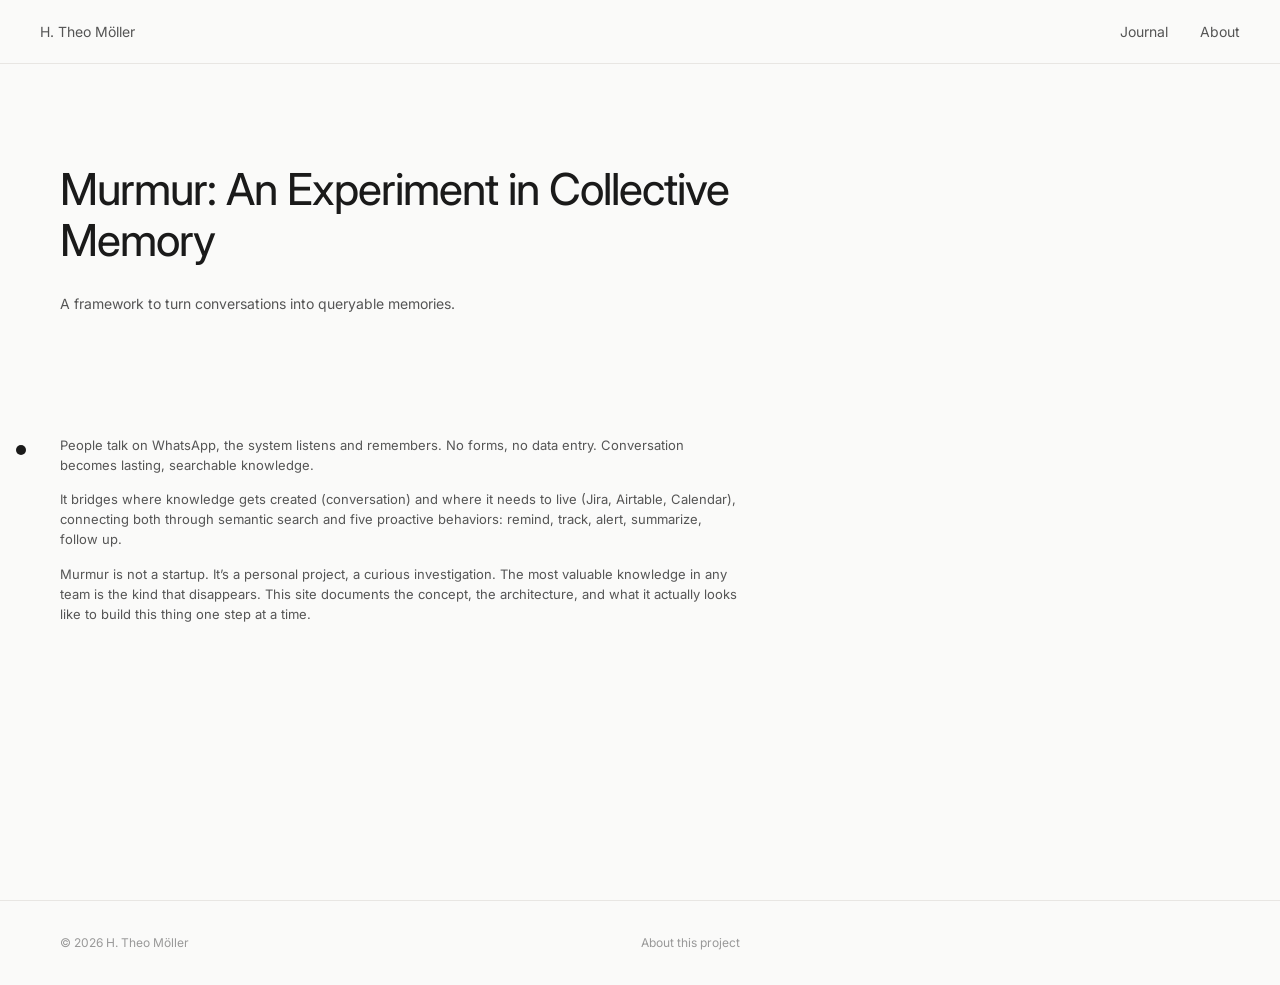
==== commit ec258111: "Collapsible sidebar drawer with dot indicator and tree lines Desktop sidebar is now a hidden drawer " ====
--- a/index.html
+++ b/index.html
@@ -36,6 +36,7 @@
                 Murmur <span class="chevron">&#x25BE;</span>
               </a>
               <div class="sidebar-chapters">
+                <div class="sidebar-tree sidebar-subtree">
                 <div class="sidebar-section">
                   <a class="sidebar-section-header" data-section="concept">
                     Operating Concept <span class="chevron">&#x25BE;</span>
@@ -72,6 +73,7 @@
                     <a href="technical.html#build"><span class="nav-number">10</span> Build order</a>
                   </div>
                 </div>
+                </div>
               </div>
             </div>
           </div>
@@ -90,6 +92,7 @@
       </nav>
     </aside>
     <div class="sidebar-backdrop"></div>
+    <div class="sidebar-dot" aria-label="Toggle sidebar"></div>
 
     <!-- Main Content -->
     <main class="main">
@@ -152,35 +155,88 @@
       });
     });
 
-    // Mobile menu toggle
+    // Sidebar toggle — desktop (dot) + mobile (hamburger)
     const menuToggle = document.querySelector('.menu-toggle');
     const sidebar = document.querySelector('.sidebar');
     const backdrop = document.querySelector('.sidebar-backdrop');
-
+    const dot = document.querySelector('.sidebar-dot');
+    const isDesktop = () => window.innerWidth > 768;
+
+    function openSidebar() {
+      sidebar.classList.add('open');
+      backdrop.classList.add('visible');
+      document.body.style.overflow = 'hidden';
+      if (isDesktop() && dot) dot.classList.add('sidebar-open');
+      if (!isDesktop() && menuToggle) menuToggle.classList.add('active');
+    }
+
+    function closeSidebar() {
+      sidebar.classList.remove('open');
+      backdrop.classList.remove('visible');
+      document.body.style.overflow = '';
+      if (dot) dot.classList.remove('sidebar-open');
+      if (menuToggle) menuToggle.classList.remove('active');
+    }
+
+    // Desktop: Dot click toggle
+    if (dot) {
+      dot.addEventListener('click', () => {
+        if (!isDesktop()) return;
+        sidebar.classList.contains('open') ? closeSidebar() : openSidebar();
+      });
+
+      // Dot wiggle on page load
+      dot.classList.add('wiggle');
+      dot.addEventListener('animationend', () => dot.classList.remove('wiggle'));
+
+      // Dot drag interaction
+      let dragging = false, dragStartX = 0, sidebarWasOpen = false;
+
+      dot.addEventListener('pointerdown', (e) => {
+        if (!isDesktop()) return;
+        dragging = true;
+        dragStartX = e.clientX;
+        sidebarWasOpen = sidebar.classList.contains('open');
+        dot.setPointerCapture(e.pointerId);
+        e.preventDefault();
+      });
+
+      document.addEventListener('pointermove', (e) => {
+        if (!dragging) return;
+        const dx = e.clientX - dragStartX;
+        const threshold = 300 * 0.4;
+        if (!sidebarWasOpen && dx > threshold) { openSidebar(); dragging = false; }
+        else if (sidebarWasOpen && dx < -threshold) { closeSidebar(); dragging = false; }
+      });
+
+      document.addEventListener('pointerup', () => { dragging = false; });
+    }
+
+    // Mobile: Hamburger toggle
     if (menuToggle) {
       menuToggle.addEventListener('click', () => {
-        menuToggle.classList.toggle('active');
-        sidebar.classList.toggle('open');
-        backdrop.classList.toggle('visible');
-        document.body.style.overflow = sidebar.classList.contains('open') ? 'hidden' : '';
-      });
-
-      backdrop.addEventListener('click', () => {
-        menuToggle.classList.remove('active');
-        sidebar.classList.remove('open');
-        backdrop.classList.remove('visible');
-        document.body.style.overflow = '';
-      });
-
-      sidebar.querySelectorAll('a[href]').forEach(link => {
-        link.addEventListener('click', () => {
-          menuToggle.classList.remove('active');
-          sidebar.classList.remove('open');
-          backdrop.classList.remove('visible');
-          document.body.style.overflow = '';
-        });
-      });
-    }
+        if (isDesktop()) return;
+        sidebar.classList.contains('open') ? closeSidebar() : openSidebar();
+      });
+    }
+
+    // Backdrop click closes sidebar (desktop + mobile)
+    if (backdrop) backdrop.addEventListener('click', closeSidebar);
+
+    // Sidebar link click closes sidebar
+    sidebar.querySelectorAll('a[href]').forEach(link => {
+      link.addEventListener('click', closeSidebar);
+    });
+
+    // Escape key closes sidebar
+    document.addEventListener('keydown', (e) => {
+      if (e.key === 'Escape' && sidebar.classList.contains('open')) closeSidebar();
+    });
+
+    // Resize: clean up state when switching breakpoints
+    window.addEventListener('resize', () => {
+      if (sidebar.classList.contains('open')) closeSidebar();
+    });
   </script>
 
 </body>
--- a/style.css
+++ b/style.css
@@ -15,10 +15,12 @@
   --border: #E8E6E3;
   --font-serif: 'Playfair Display', Georgia, 'Times New Roman', serif;
   --font-sans: 'Inter', -apple-system, BlinkMacSystemFont, 'Segoe UI', sans-serif;
-  --sidebar-width: 260px;
+  --sidebar-width: 300px;
   --header-height: 64px;
   --content-max: 680px;
   --transition: 0.25s ease;
+  --dot-size: 10px;
+  --dot-offset: 16px;
 }
 
 /* Reset */
@@ -123,9 +125,52 @@
   transition: all 0.3s ease;
 }
 
-/* Sidebar backdrop — only used on mobile */
+/* Sidebar backdrop */
 .sidebar-backdrop {
-  display: none;
+  position: fixed;
+  inset: 0;
+  background: rgba(0, 0, 0, 0.3);
+  z-index: 199;
+  opacity: 0;
+  pointer-events: none;
+  transition: opacity 0.3s ease;
+}
+
+.sidebar-backdrop.visible {
+  opacity: 1;
+  pointer-events: auto;
+}
+
+/* Sidebar dot indicator — desktop only */
+.sidebar-dot {
+  display: block;
+  position: fixed;
+  top: 50%;
+  left: var(--dot-offset);
+  width: var(--dot-size);
+  height: var(--dot-size);
+  background: var(--text);
+  border-radius: 50%;
+  cursor: pointer;
+  z-index: 201;
+  transform: translateY(-50%);
+  transition: left 0.3s ease;
+  user-select: none;
+  -webkit-user-select: none;
+  touch-action: none;
+}
+
+.sidebar-dot.sidebar-open {
+  left: calc(var(--sidebar-width) + var(--dot-offset));
+}
+
+@keyframes dot-wiggle {
+  0%, 100% { left: var(--dot-offset); }
+  50% { left: calc(var(--dot-offset) + 12px); }
+}
+
+.sidebar-dot.wiggle {
+  animation: dot-wiggle 0.4s ease-in-out 3;
 }
 
 /* ==========================================================================
@@ -138,16 +183,23 @@
   min-height: calc(100vh - var(--header-height));
 }
 
-/* Sidebar */
+/* Sidebar — hidden drawer by default, slides from left */
 .sidebar {
   position: fixed;
   top: var(--header-height);
-  left: 0;
+  left: calc(-1 * var(--sidebar-width));
   width: var(--sidebar-width);
   height: calc(100vh - var(--header-height));
   padding: 40px 20px 40px 28px;
   overflow-y: auto;
   border-right: 1px solid var(--border);
+  background: var(--bg);
+  z-index: 200;
+  transition: left 0.3s ease;
+}
+
+.sidebar.open {
+  left: 0;
 }
 
 .sidebar-nav {
@@ -366,12 +418,17 @@
   padding-left: 14px;
 }
 
+/* Subtree wrapper — adds indentation + inherits tree lines */
+.sidebar-subtree {
+  margin-left: 10px;
+  padding-left: 12px;
+}
+
 /* Main content area */
 .main {
-  margin-left: var(--sidebar-width);
   flex: 1;
   padding: 80px 60px 140px;
-  max-width: calc(var(--content-max) + var(--sidebar-width) + 120px);
+  max-width: calc(var(--content-max) + 120px);
 }
 
 .main-inner {
@@ -705,7 +762,6 @@
    ========================================================================== */
 
 .footer {
-  margin-left: var(--sidebar-width);
   padding: 32px 60px;
   border-top: 1px solid var(--border);
 }
@@ -840,44 +896,29 @@
     display: flex;
   }
 
-  /* Sidebar as slide-in drawer from right */
+  /* Hide dot indicator on mobile */
+  .sidebar-dot {
+    display: none;
+  }
+
+  /* Sidebar as slide-in drawer from right on mobile */
   .sidebar {
     display: flex;
     flex-direction: column;
-    position: fixed;
     top: 0;
-    right: -280px;
     left: auto;
-    width: 280px;
+    right: -90vw;
+    width: 90vw;
     height: 100vh;
     padding: 80px 20px 40px 28px;
-    background: var(--bg);
     border-left: 1px solid var(--border);
     border-right: none;
-    z-index: 200;
-    transition: right 0.3s ease;
-    overflow-y: auto;
+    transition: right 0.3s ease, left 0s;
   }
 
   .sidebar.open {
+    left: auto;
     right: 0;
-  }
-
-  /* Backdrop overlay */
-  .sidebar-backdrop {
-    position: fixed;
-    inset: 0;
-    background: rgba(0, 0, 0, 0.3);
-    z-index: 199;
-    opacity: 0;
-    pointer-events: none;
-    transition: opacity 0.3s ease;
-  }
-
-  .sidebar-backdrop.visible {
-    display: block;
-    opacity: 1;
-    pointer-events: auto;
   }
 
   /* Hamburger → X animation */
@@ -994,9 +1035,13 @@
   max-width: 540px;
 }
 
-/* Journal sidebar date labels */
+/* Journal sidebar — date stacked above entry title */
+.sidebar-section-header:has(.journal-date) {
+  flex-direction: column;
+  align-items: flex-start;
+}
+
 .journal-date {
-  display: block;
   font-size: 0.6875rem;
   font-weight: 500;
   color: var(--text-muted);
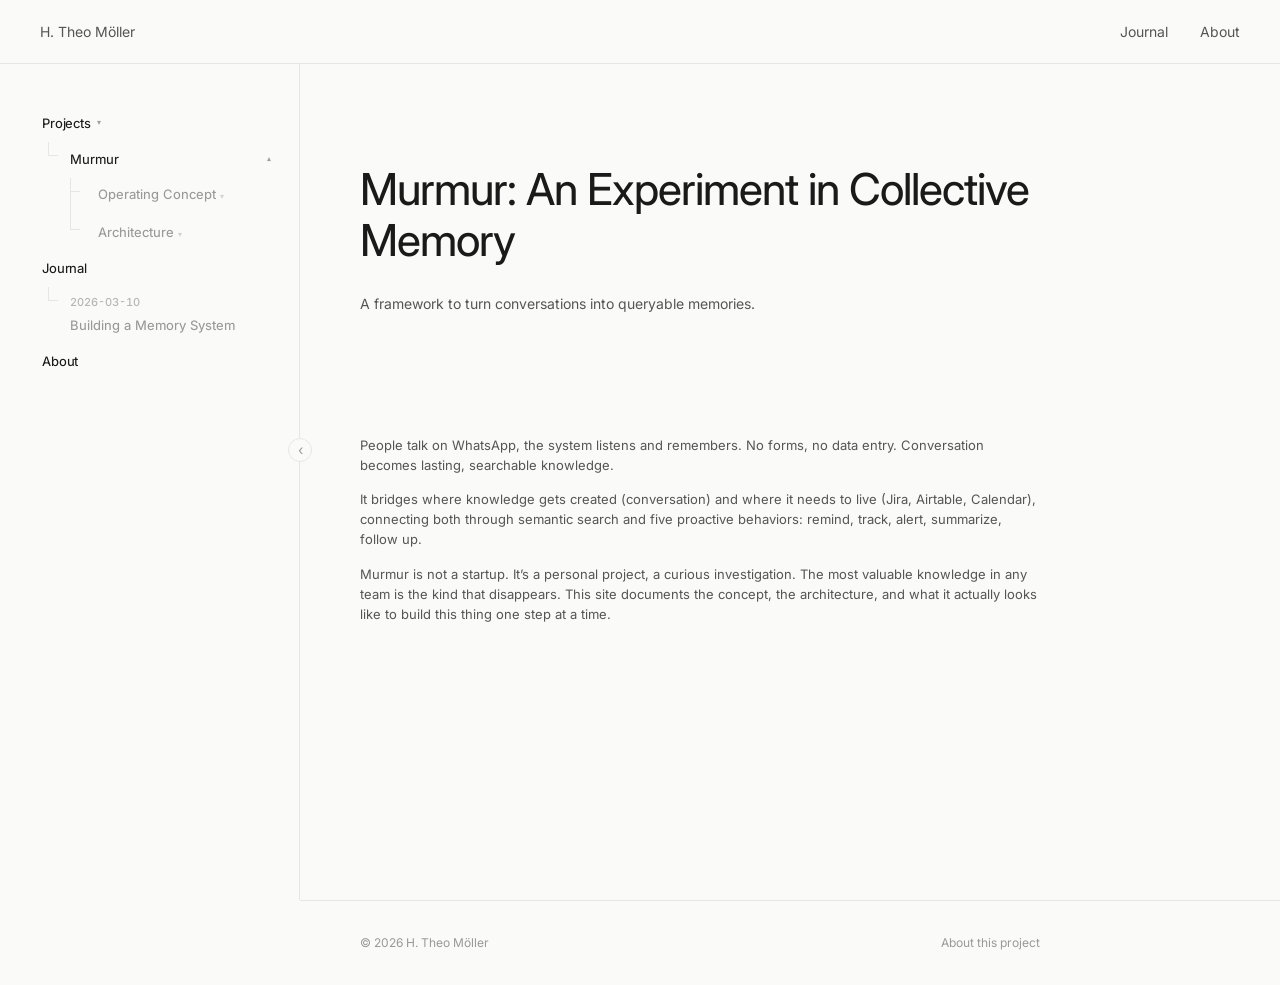
==== commit 95dc580d: "Replace dot indicator with arrow toggle for collapsible sidebar Sidebar now starts open by default o" ====
--- a/index.html
+++ b/index.html
@@ -92,7 +92,7 @@
       </nav>
     </aside>
     <div class="sidebar-backdrop"></div>
-    <div class="sidebar-dot" aria-label="Toggle sidebar"></div>
+    <button class="sidebar-toggle" aria-label="Toggle sidebar">&#x2039;</button>
 
     <!-- Main Content -->
     <main class="main">
@@ -155,87 +155,78 @@
       });
     });
 
-    // Sidebar toggle — desktop (dot) + mobile (hamburger)
+    // Sidebar toggle — desktop (arrow) + mobile (hamburger)
     const menuToggle = document.querySelector('.menu-toggle');
     const sidebar = document.querySelector('.sidebar');
     const backdrop = document.querySelector('.sidebar-backdrop');
-    const dot = document.querySelector('.sidebar-dot');
+    const toggle = document.querySelector('.sidebar-toggle');
+    const layout = document.querySelector('.layout');
     const isDesktop = () => window.innerWidth > 768;
 
-    function openSidebar() {
+    // Desktop: Arrow toggle
+    if (toggle) {
+      toggle.addEventListener('click', () => {
+        if (!isDesktop()) return;
+        const collapsed = sidebar.classList.toggle('collapsed');
+        layout.classList.toggle('sidebar-collapsed');
+        toggle.classList.toggle('collapsed');
+        toggle.innerHTML = collapsed ? '›' : '‹';
+      });
+    }
+
+    // Mobile: Hamburger toggle
+    function openMobileSidebar() {
       sidebar.classList.add('open');
       backdrop.classList.add('visible');
       document.body.style.overflow = 'hidden';
-      if (isDesktop() && dot) dot.classList.add('sidebar-open');
-      if (!isDesktop() && menuToggle) menuToggle.classList.add('active');
-    }
-
-    function closeSidebar() {
+      if (menuToggle) menuToggle.classList.add('active');
+    }
+
+    function closeMobileSidebar() {
       sidebar.classList.remove('open');
       backdrop.classList.remove('visible');
       document.body.style.overflow = '';
-      if (dot) dot.classList.remove('sidebar-open');
       if (menuToggle) menuToggle.classList.remove('active');
     }
 
-    // Desktop: Dot click toggle
-    if (dot) {
-      dot.addEventListener('click', () => {
-        if (!isDesktop()) return;
-        sidebar.classList.contains('open') ? closeSidebar() : openSidebar();
-      });
-
-      // Dot wiggle on page load
-      dot.classList.add('wiggle');
-      dot.addEventListener('animationend', () => dot.classList.remove('wiggle'));
-
-      // Dot drag interaction
-      let dragging = false, dragStartX = 0, sidebarWasOpen = false;
-
-      dot.addEventListener('pointerdown', (e) => {
-        if (!isDesktop()) return;
-        dragging = true;
-        dragStartX = e.clientX;
-        sidebarWasOpen = sidebar.classList.contains('open');
-        dot.setPointerCapture(e.pointerId);
-        e.preventDefault();
-      });
-
-      document.addEventListener('pointermove', (e) => {
-        if (!dragging) return;
-        const dx = e.clientX - dragStartX;
-        const threshold = 300 * 0.4;
-        if (!sidebarWasOpen && dx > threshold) { openSidebar(); dragging = false; }
-        else if (sidebarWasOpen && dx < -threshold) { closeSidebar(); dragging = false; }
-      });
-
-      document.addEventListener('pointerup', () => { dragging = false; });
-    }
-
-    // Mobile: Hamburger toggle
     if (menuToggle) {
       menuToggle.addEventListener('click', () => {
         if (isDesktop()) return;
-        sidebar.classList.contains('open') ? closeSidebar() : openSidebar();
-      });
-    }
-
-    // Backdrop click closes sidebar (desktop + mobile)
-    if (backdrop) backdrop.addEventListener('click', closeSidebar);
-
-    // Sidebar link click closes sidebar
+        sidebar.classList.contains('open') ? closeMobileSidebar() : openMobileSidebar();
+      });
+    }
+
+    // Backdrop click closes mobile sidebar
+    if (backdrop) backdrop.addEventListener('click', closeMobileSidebar);
+
+    // Sidebar link click closes mobile sidebar
     sidebar.querySelectorAll('a[href]').forEach(link => {
-      link.addEventListener('click', closeSidebar);
-    });
-
-    // Escape key closes sidebar
+      link.addEventListener('click', () => {
+        if (!isDesktop()) closeMobileSidebar();
+      });
+    });
+
+    // Escape key closes sidebar (mobile or desktop)
     document.addEventListener('keydown', (e) => {
-      if (e.key === 'Escape' && sidebar.classList.contains('open')) closeSidebar();
-    });
-
-    // Resize: clean up state when switching breakpoints
+      if (e.key === 'Escape') {
+        if (!isDesktop() && sidebar.classList.contains('open')) {
+          closeMobileSidebar();
+        } else if (isDesktop() && !sidebar.classList.contains('collapsed')) {
+          sidebar.classList.add('collapsed');
+          layout.classList.add('sidebar-collapsed');
+          toggle.classList.add('collapsed');
+          toggle.innerHTML = '›';
+        }
+      }
+    });
+
+    // Resize: clean up mobile state when switching to desktop
     window.addEventListener('resize', () => {
-      if (sidebar.classList.contains('open')) closeSidebar();
+      if (!isDesktop()) return;
+      sidebar.classList.remove('open');
+      backdrop.classList.remove('visible');
+      document.body.style.overflow = '';
+      if (menuToggle) menuToggle.classList.remove('active');
     });
   </script>
 
--- a/style.css
+++ b/style.css
@@ -19,8 +19,6 @@
   --header-height: 64px;
   --content-max: 680px;
   --transition: 0.25s ease;
-  --dot-size: 10px;
-  --dot-offset: 16px;
 }
 
 /* Reset */
@@ -125,52 +123,37 @@
   transition: all 0.3s ease;
 }
 
-/* Sidebar backdrop */
-.sidebar-backdrop {
-  position: fixed;
-  inset: 0;
-  background: rgba(0, 0, 0, 0.3);
-  z-index: 199;
-  opacity: 0;
-  pointer-events: none;
-  transition: opacity 0.3s ease;
-}
-
-.sidebar-backdrop.visible {
-  opacity: 1;
-  pointer-events: auto;
-}
-
-/* Sidebar dot indicator — desktop only */
-.sidebar-dot {
-  display: block;
+/* Sidebar toggle arrow — desktop only */
+.sidebar-toggle {
   position: fixed;
   top: 50%;
-  left: var(--dot-offset);
-  width: var(--dot-size);
-  height: var(--dot-size);
-  background: var(--text);
+  left: var(--sidebar-width);
+  transform: translate(-50%, -50%);
+  width: 24px;
+  height: 24px;
+  display: flex;
+  align-items: center;
+  justify-content: center;
+  background: var(--bg);
+  border: 1px solid var(--border);
   border-radius: 50%;
   cursor: pointer;
   z-index: 201;
-  transform: translateY(-50%);
-  transition: left 0.3s ease;
+  font-size: 14px;
+  line-height: 1;
+  color: var(--text-muted);
+  transition: left 0.3s ease, color 0.2s ease;
   user-select: none;
-  -webkit-user-select: none;
-  touch-action: none;
-}
-
-.sidebar-dot.sidebar-open {
-  left: calc(var(--sidebar-width) + var(--dot-offset));
-}
-
-@keyframes dot-wiggle {
-  0%, 100% { left: var(--dot-offset); }
-  50% { left: calc(var(--dot-offset) + 12px); }
-}
-
-.sidebar-dot.wiggle {
-  animation: dot-wiggle 0.4s ease-in-out 3;
+  padding: 0;
+  font-family: inherit;
+}
+
+.sidebar-toggle:hover {
+  color: var(--text);
+}
+
+.sidebar-toggle.collapsed {
+  left: 40px;
 }
 
 /* ==========================================================================
@@ -183,11 +166,11 @@
   min-height: calc(100vh - var(--header-height));
 }
 
-/* Sidebar — hidden drawer by default, slides from left */
+/* Sidebar — open by default, collapsible */
 .sidebar {
   position: fixed;
   top: var(--header-height);
-  left: calc(-1 * var(--sidebar-width));
+  left: 0;
   width: var(--sidebar-width);
   height: calc(100vh - var(--header-height));
   padding: 40px 20px 40px 28px;
@@ -198,8 +181,8 @@
   transition: left 0.3s ease;
 }
 
-.sidebar.open {
-  left: 0;
+.sidebar.collapsed {
+  left: calc(-1 * var(--sidebar-width));
 }
 
 .sidebar-nav {
@@ -426,9 +409,15 @@
 
 /* Main content area */
 .main {
+  margin-left: var(--sidebar-width);
   flex: 1;
   padding: 80px 60px 140px;
-  max-width: calc(var(--content-max) + 120px);
+  max-width: calc(var(--content-max) + var(--sidebar-width) + 120px);
+  transition: margin-left 0.3s ease;
+}
+
+.layout.sidebar-collapsed .main {
+  margin-left: 0;
 }
 
 .main-inner {
@@ -762,8 +751,14 @@
    ========================================================================== */
 
 .footer {
+  margin-left: var(--sidebar-width);
   padding: 32px 60px;
   border-top: 1px solid var(--border);
+  transition: margin-left 0.3s ease;
+}
+
+.layout.sidebar-collapsed .footer {
+  margin-left: 0;
 }
 
 .footer-inner {
@@ -896,9 +891,25 @@
     display: flex;
   }
 
-  /* Hide dot indicator on mobile */
-  .sidebar-dot {
+  /* Hide toggle arrow on mobile */
+  .sidebar-toggle {
     display: none;
+  }
+
+  /* Sidebar backdrop — mobile only */
+  .sidebar-backdrop {
+    position: fixed;
+    inset: 0;
+    background: rgba(0, 0, 0, 0.3);
+    z-index: 199;
+    opacity: 0;
+    pointer-events: none;
+    transition: opacity 0.3s ease;
+  }
+
+  .sidebar-backdrop.visible {
+    opacity: 1;
+    pointer-events: auto;
   }
 
   /* Sidebar as slide-in drawer from right on mobile */
@@ -921,6 +932,10 @@
     right: 0;
   }
 
+  .sidebar.collapsed {
+    left: auto;
+  }
+
   /* Hamburger → X animation */
   .menu-toggle.active span:nth-child(1) {
     transform: rotate(45deg) translate(4.5px, 4.5px);
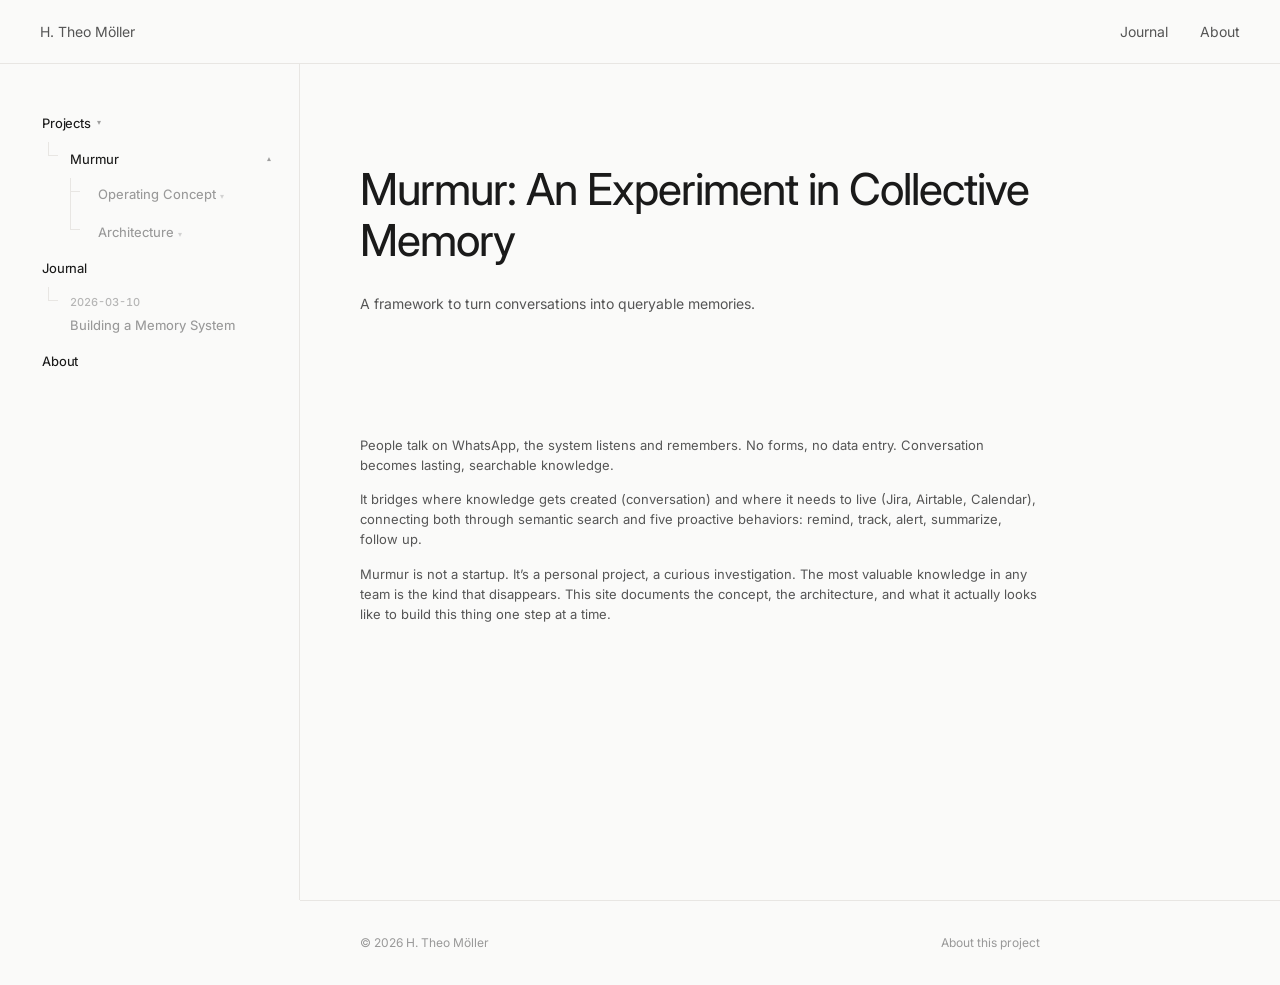
==== commit f723c698: "Replace arrow toggle with resizable sidebar handle Swap the binary open/close arrow for a shadcn-sty" ====
--- a/index.html
+++ b/index.html
@@ -90,9 +90,9 @@
 
         <a class="sidebar-page-link" href="about.html">About</a>
       </nav>
+      <div class="sidebar-resize-handle"></div>
     </aside>
     <div class="sidebar-backdrop"></div>
-    <button class="sidebar-toggle" aria-label="Toggle sidebar">&#x2039;</button>
 
     <!-- Main Content -->
     <main class="main">
@@ -155,22 +155,57 @@
       });
     });
 
-    // Sidebar toggle — desktop (arrow) + mobile (hamburger)
+    // Sidebar resize + mobile hamburger
     const menuToggle = document.querySelector('.menu-toggle');
     const sidebar = document.querySelector('.sidebar');
     const backdrop = document.querySelector('.sidebar-backdrop');
-    const toggle = document.querySelector('.sidebar-toggle');
-    const layout = document.querySelector('.layout');
+    const handle = document.querySelector('.sidebar-resize-handle');
     const isDesktop = () => window.innerWidth > 768;
 
-    // Desktop: Arrow toggle
-    if (toggle) {
-      toggle.addEventListener('click', () => {
+    const SIDEBAR_MIN = 52;
+    const SIDEBAR_MAX = 300;
+
+    function setSidebarWidth(w) {
+      sidebar.style.width = Math.max(SIDEBAR_MIN, Math.min(SIDEBAR_MAX, w)) + 'px';
+    }
+
+    // Drag resize (pointer events)
+    if (handle) {
+      let dragging = false, startX, startW;
+
+      handle.addEventListener('pointerdown', (e) => {
         if (!isDesktop()) return;
-        const collapsed = sidebar.classList.toggle('collapsed');
-        layout.classList.toggle('sidebar-collapsed');
-        toggle.classList.toggle('collapsed');
-        toggle.innerHTML = collapsed ? '›' : '‹';
+        dragging = true;
+        startX = e.clientX;
+        startW = sidebar.getBoundingClientRect().width;
+        handle.classList.add('dragging');
+        document.body.classList.add('sidebar-resizing');
+        handle.setPointerCapture(e.pointerId);
+        e.preventDefault();
+      });
+
+      handle.addEventListener('pointermove', (e) => {
+        if (!dragging) return;
+        setSidebarWidth(startW + (e.clientX - startX));
+      });
+
+      handle.addEventListener('pointerup', (e) => {
+        if (!dragging) return;
+        dragging = false;
+        handle.classList.remove('dragging');
+        document.body.classList.remove('sidebar-resizing');
+        if (sidebar.getBoundingClientRect().width < SIDEBAR_MIN + 20) {
+          setSidebarWidth(SIDEBAR_MIN);
+        }
+      });
+
+      // Double-click: toggle min ↔ max
+      handle.addEventListener('dblclick', () => {
+        if (!isDesktop()) return;
+        const w = sidebar.getBoundingClientRect().width;
+        sidebar.style.transition = 'width 0.25s ease';
+        setSidebarWidth(w > SIDEBAR_MIN + 10 ? SIDEBAR_MIN : SIDEBAR_MAX);
+        setTimeout(() => { sidebar.style.transition = ''; }, 260);
       });
     }
 
@@ -206,23 +241,25 @@
       });
     });
 
-    // Escape key closes sidebar (mobile or desktop)
+    // Escape: collapse to min (desktop) or close drawer (mobile)
     document.addEventListener('keydown', (e) => {
       if (e.key === 'Escape') {
         if (!isDesktop() && sidebar.classList.contains('open')) {
           closeMobileSidebar();
-        } else if (isDesktop() && !sidebar.classList.contains('collapsed')) {
-          sidebar.classList.add('collapsed');
-          layout.classList.add('sidebar-collapsed');
-          toggle.classList.add('collapsed');
-          toggle.innerHTML = '›';
+        } else if (isDesktop() && sidebar.getBoundingClientRect().width > SIDEBAR_MIN + 10) {
+          sidebar.style.transition = 'width 0.25s ease';
+          setSidebarWidth(SIDEBAR_MIN);
+          setTimeout(() => { sidebar.style.transition = ''; }, 260);
         }
       }
     });
 
-    // Resize: clean up mobile state when switching to desktop
+    // Resize: clear inline width on mobile
     window.addEventListener('resize', () => {
-      if (!isDesktop()) return;
+      if (window.innerWidth <= 768) {
+        sidebar.style.width = '';
+        sidebar.style.transition = '';
+      }
       sidebar.classList.remove('open');
       backdrop.classList.remove('visible');
       document.body.style.overflow = '';
--- a/style.css
+++ b/style.css
@@ -123,37 +123,38 @@
   transition: all 0.3s ease;
 }
 
-/* Sidebar toggle arrow — desktop only */
-.sidebar-toggle {
-  position: fixed;
-  top: 50%;
-  left: var(--sidebar-width);
-  transform: translate(-50%, -50%);
-  width: 24px;
-  height: 24px;
+/* Sidebar resize handle — drag zone on the border */
+.sidebar-resize-handle {
+  position: absolute;
+  top: 0;
+  right: -4px;
+  width: 8px;
+  height: 100%;
+  cursor: col-resize;
+  z-index: 201;
   display: flex;
   align-items: center;
   justify-content: center;
-  background: var(--bg);
-  border: 1px solid var(--border);
-  border-radius: 50%;
-  cursor: pointer;
-  z-index: 201;
-  font-size: 14px;
-  line-height: 1;
-  color: var(--text-muted);
-  transition: left 0.3s ease, color 0.2s ease;
-  user-select: none;
-  padding: 0;
-  font-family: inherit;
-}
-
-.sidebar-toggle:hover {
-  color: var(--text);
-}
-
-.sidebar-toggle.collapsed {
-  left: 40px;
+}
+
+.sidebar-resize-handle::after {
+  content: '';
+  width: 4px;
+  height: 20px;
+  border-radius: 2px;
+  background: var(--border);
+  opacity: 0;
+  transition: opacity 0.15s ease;
+}
+
+.sidebar-resize-handle:hover::after,
+.sidebar-resize-handle.dragging::after {
+  opacity: 1;
+}
+
+body.sidebar-resizing {
+  cursor: col-resize !important;
+  user-select: none !important;
 }
 
 /* ==========================================================================
@@ -166,29 +167,26 @@
   min-height: calc(100vh - var(--header-height));
 }
 
-/* Sidebar — open by default, collapsible */
+/* Sidebar — open by default, resizable */
 .sidebar {
   position: fixed;
   top: var(--header-height);
   left: 0;
   width: var(--sidebar-width);
   height: calc(100vh - var(--header-height));
-  padding: 40px 20px 40px 28px;
-  overflow-y: auto;
+  overflow: hidden;
   border-right: 1px solid var(--border);
   background: var(--bg);
   z-index: 200;
-  transition: left 0.3s ease;
-}
-
-.sidebar.collapsed {
-  left: calc(-1 * var(--sidebar-width));
 }
 
 .sidebar-nav {
   display: flex;
   flex-direction: column;
   gap: 0;
+  padding: 40px 20px 40px 28px;
+  overflow-y: auto;
+  height: 100%;
 }
 
 /* Tree label */
@@ -413,11 +411,6 @@
   flex: 1;
   padding: 80px 60px 140px;
   max-width: calc(var(--content-max) + var(--sidebar-width) + 120px);
-  transition: margin-left 0.3s ease;
-}
-
-.layout.sidebar-collapsed .main {
-  margin-left: 0;
 }
 
 .main-inner {
@@ -754,11 +747,6 @@
   margin-left: var(--sidebar-width);
   padding: 32px 60px;
   border-top: 1px solid var(--border);
-  transition: margin-left 0.3s ease;
-}
-
-.layout.sidebar-collapsed .footer {
-  margin-left: 0;
 }
 
 .footer-inner {
@@ -891,9 +879,13 @@
     display: flex;
   }
 
-  /* Hide toggle arrow on mobile */
-  .sidebar-toggle {
+  /* Hide resize handle on mobile */
+  .sidebar-resize-handle {
     display: none;
+  }
+
+  .sidebar-nav {
+    padding: 80px 20px 40px 28px;
   }
 
   /* Sidebar backdrop — mobile only */
@@ -932,10 +924,6 @@
     right: 0;
   }
 
-  .sidebar.collapsed {
-    left: auto;
-  }
-
   /* Hamburger → X animation */
   .menu-toggle.active span:nth-child(1) {
     transform: rotate(45deg) translate(4.5px, 4.5px);
